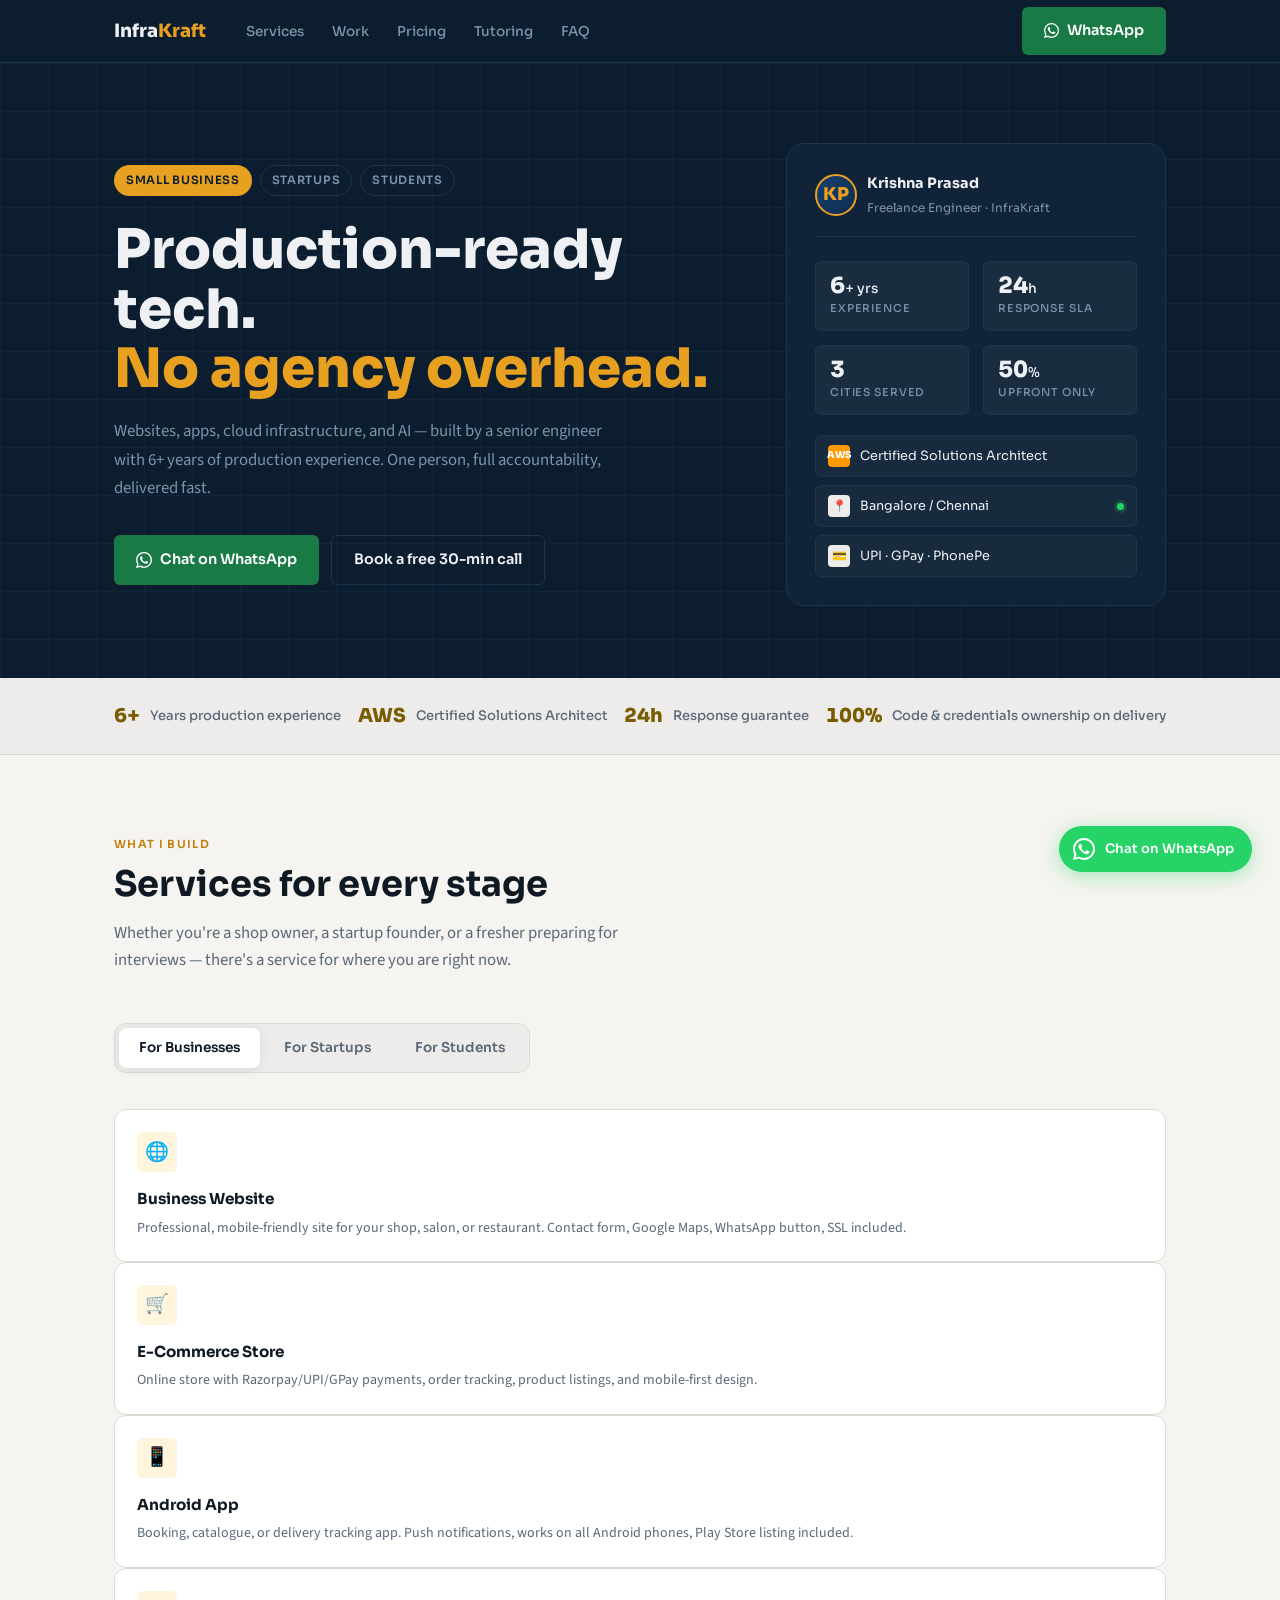
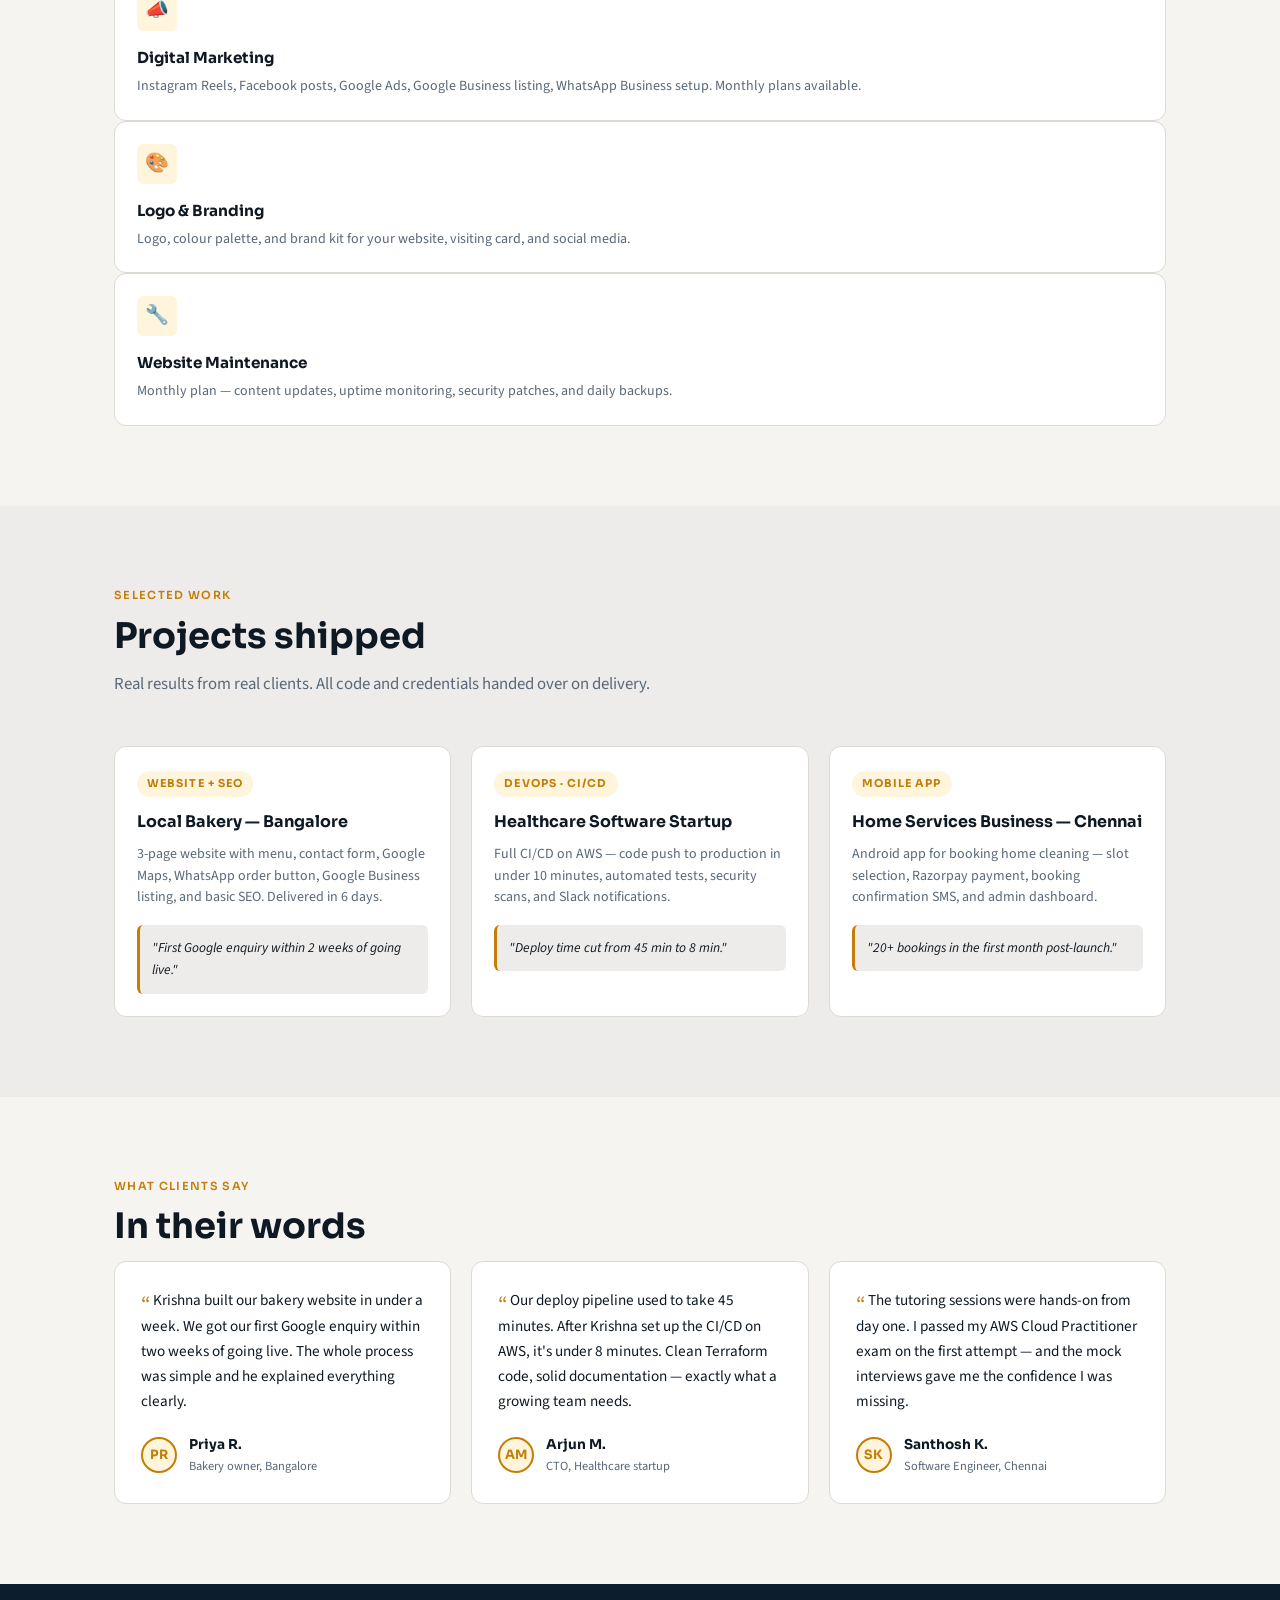
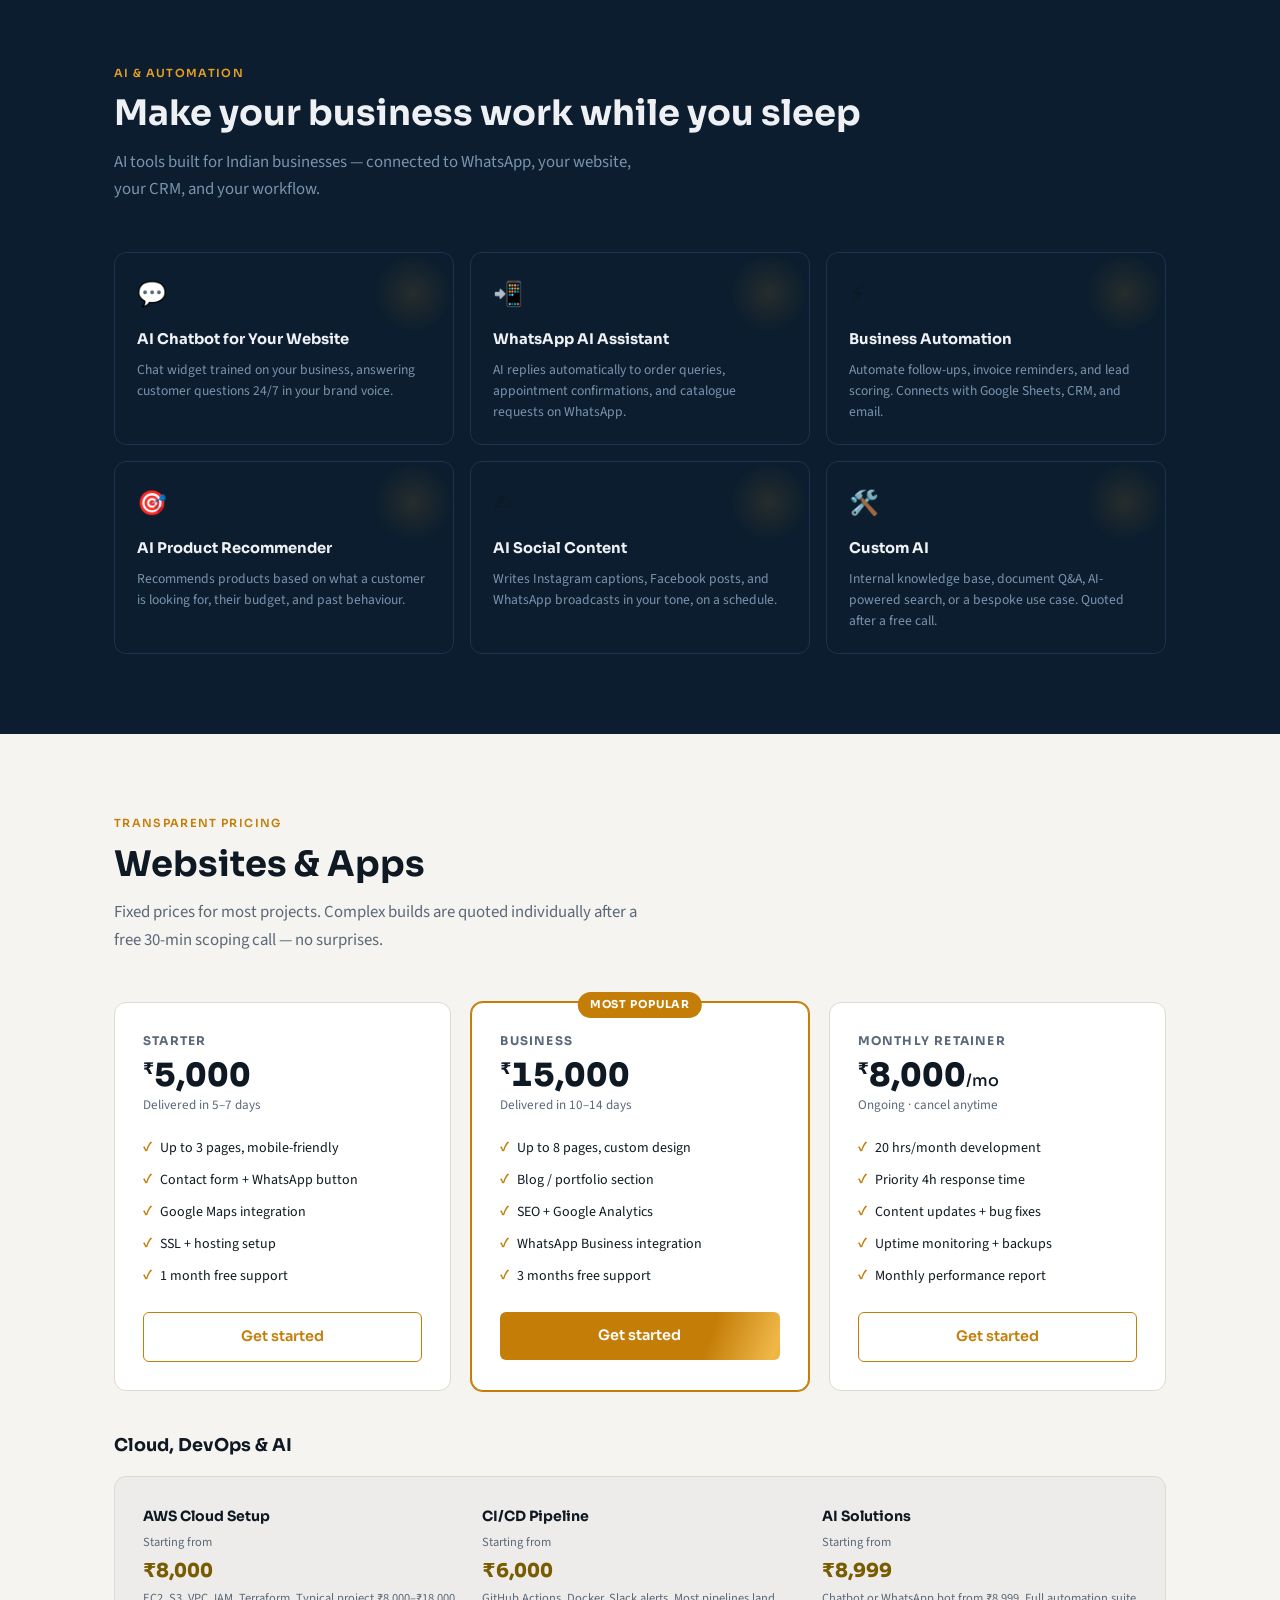
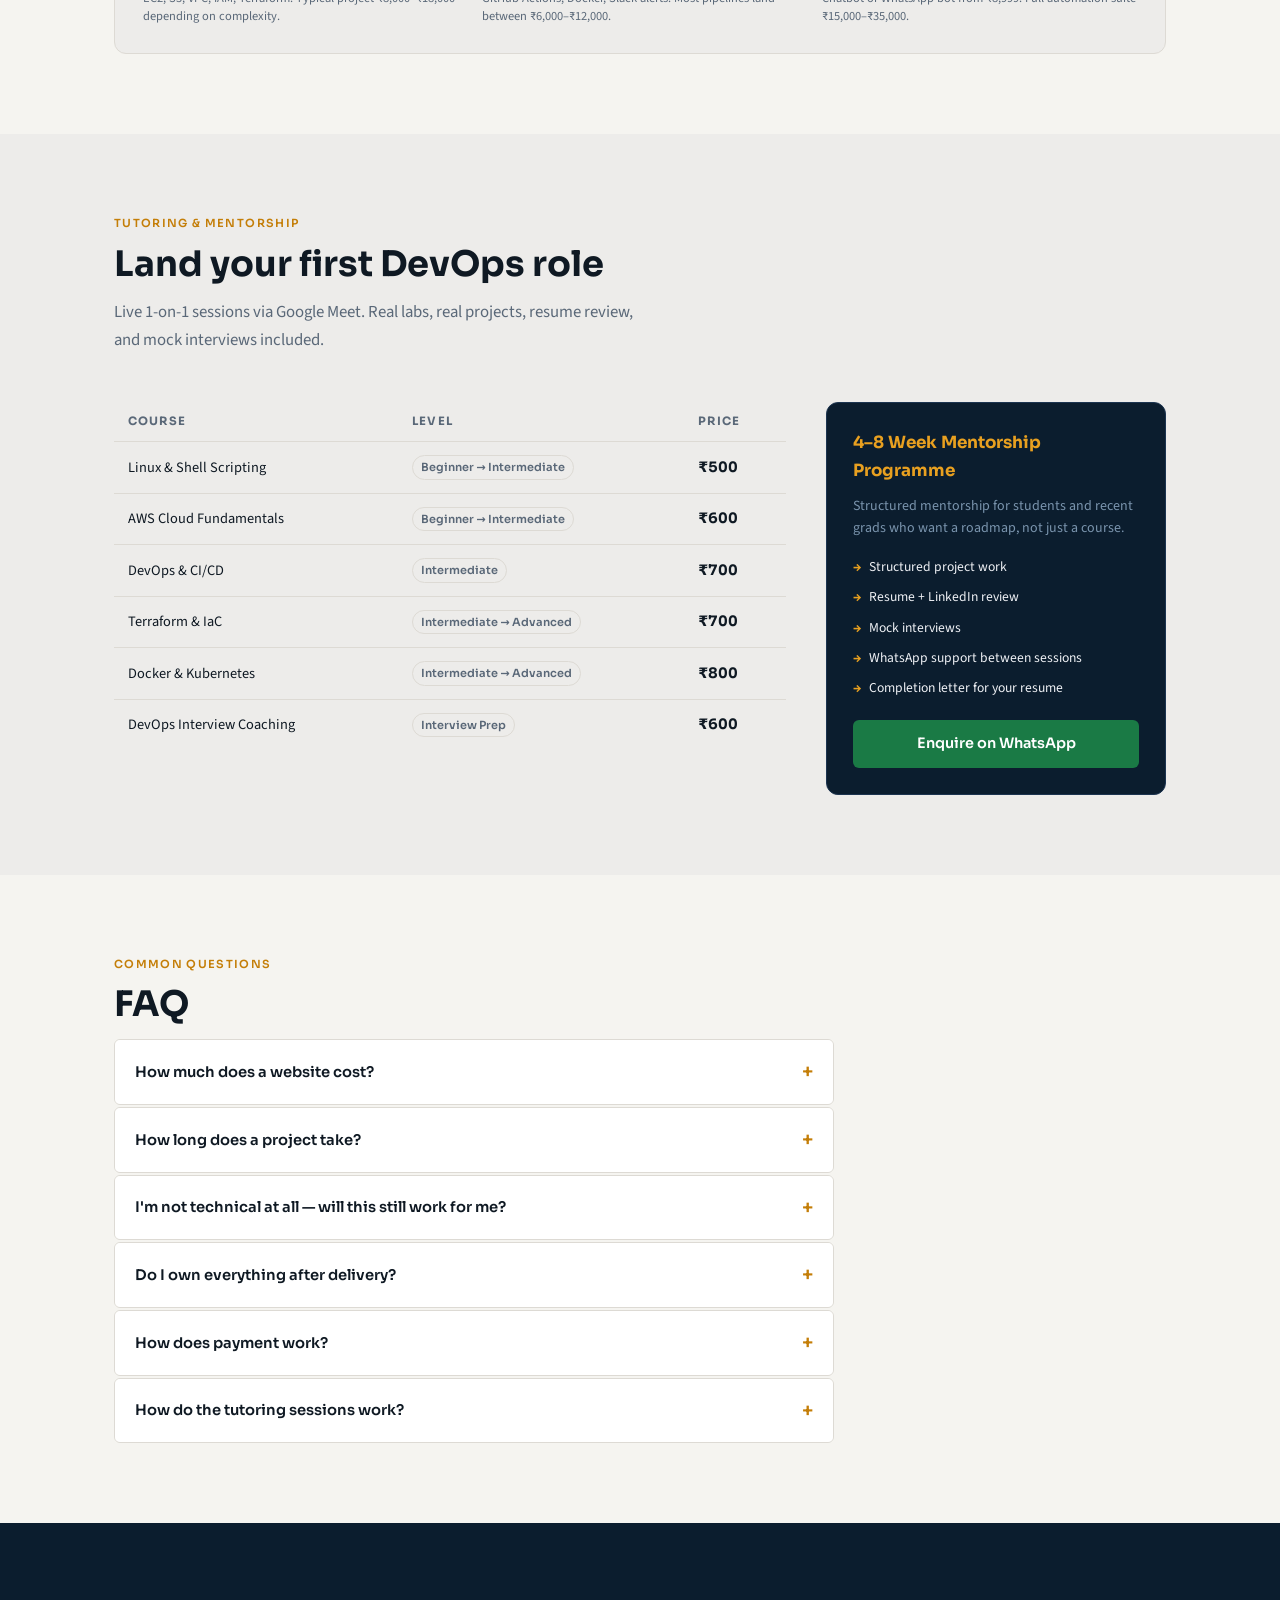
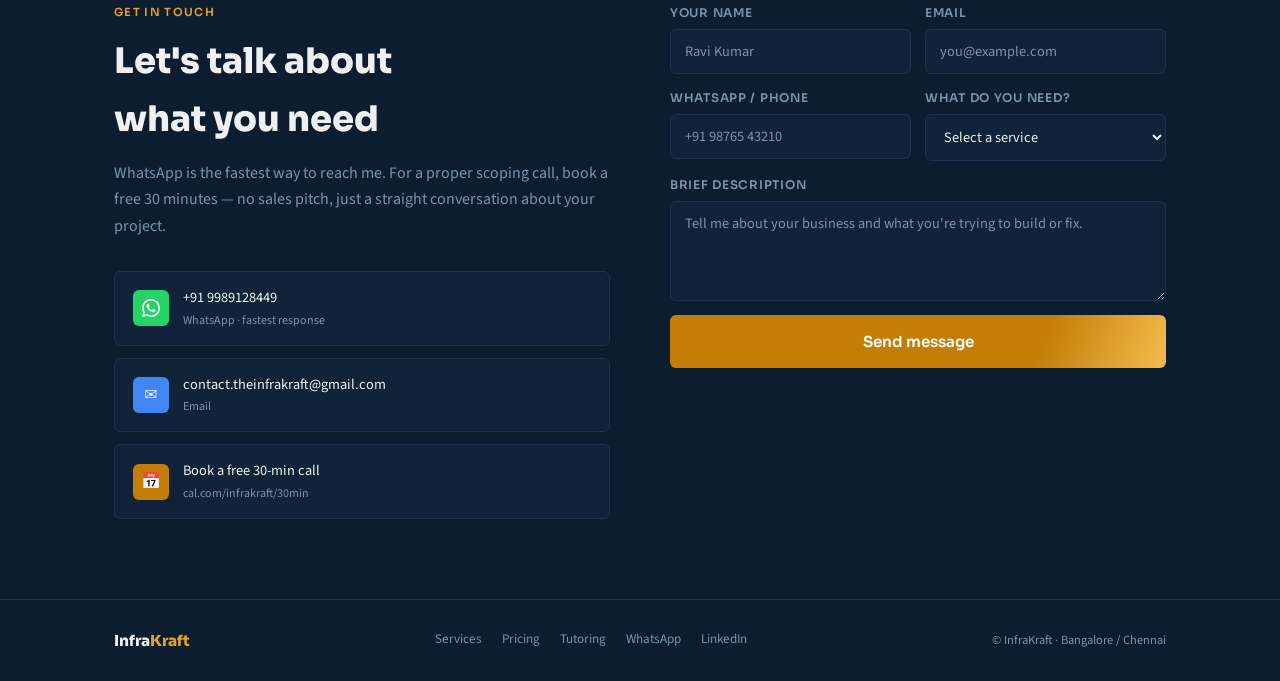
==== index.html @ 796fe1c9 "Update canonical URL and OG tags to theinfrakraft.vercel.app Vercel is now the primary deployment ta" ====
<!DOCTYPE html>
<html lang="en">
<head>
<!-- ── SEO & Meta ── -->
<meta charset="utf-8">
<meta name="viewport" content="width=device-width, initial-scale=1">
<title>InfraKraft — Freelance Web, Cloud & AI Services | Bangalore & Chennai</title>
<meta name="description" content="AWS-certified freelancer offering business websites, cloud & DevOps setup, AI solutions, and Android apps. Serving SMBs and startups across India. Free 30-min discovery call.">
<meta name="keywords" content="freelance web developer Bangalore, AWS DevOps freelancer India, business website Chennai, CI/CD pipeline freelancer, AI chatbot India, Android app developer">
<meta name="author" content="Krishna Prasad — InfraKraft">
<link rel="canonical" href="https://theinfrakraft.vercel.app/">

<!-- Open Graph -->
<meta property="og:type" content="website">
<meta property="og:url" content="https://theinfrakraft.vercel.app/">
<meta property="og:title" content="InfraKraft — Web, Cloud & AI for Indian Businesses">
<meta property="og:description" content="AWS-certified freelancer. Business websites from ₹5,000. Cloud & DevOps, AI solutions, Android apps. Free 30-min call.">
<meta property="og:image" content="https://theinfrakraft.vercel.app/og-image.png">

<!-- Twitter Card -->
<meta name="twitter:card" content="summary_large_image">
<meta name="twitter:title" content="InfraKraft — Web, Cloud & AI for Indian Businesses">
<meta name="twitter:description" content="AWS-certified freelancer. Business websites from ₹5,000. Cloud & DevOps, AI solutions, Android apps.">

<!-- Favicon (emoji fallback until a real .ico is added) -->
<link rel="icon" href="data:image/svg+xml,<svg xmlns='http://www.w3.org/2000/svg' viewBox='0 0 100 100'><rect width='100' height='100' rx='18' fill='%230B1D2E'/><text y='72' x='50' text-anchor='middle' font-size='62' font-family='system-ui'>⚡</text></svg>">

<!-- Google Analytics -->
<script async src="https://www.googletagmanager.com/gtag/js?id=G-10CL2MDDPK"></script>
<script>
  window.dataLayer = window.dataLayer || [];
  function gtag(){dataLayer.push(arguments);}
  gtag('js', new Date());
  gtag('config', 'G-10CL2MDDPK');
</script>

<!-- LocalBusiness structured data -->
<script type="application/ld+json">
{
  "@context": "https://schema.org",
  "@type": "LocalBusiness",
  "name": "InfraKraft",
  "description": "Freelance web, cloud, DevOps, AI, and mobile app services for Indian businesses and startups.",
  "url": "https://theinfrakraft.vercel.app/",
  "telephone": "+919989128449",
  "email": "contact.theinfrakraft@gmail.com",
  "address": {
    "@type": "PostalAddress",
    "addressLocality": "Bangalore",
    "addressRegion": "Karnataka",
    "addressCountry": "IN"
  },
  "areaServed": "IN",
  "priceRange": "₹₹",
  "sameAs": [
    "https://www.linkedin.com/in/krishna-prasad-15b555375"
  ]
}
</script>

<link rel="preconnect" href="https://fonts.googleapis.com">
<link rel="preconnect" href="https://fonts.gstatic.com" crossorigin>
<link rel="preload" as="style" href="https://fonts.googleapis.com/css2?family=Sora:wght@400;500;600;700;800&family=Source+Sans+3:wght@400;500;600&display=swap" onload="this.onload=null;this.rel='stylesheet'">
<noscript><link rel="stylesheet" href="https://fonts.googleapis.com/css2?family=Sora:wght@400;500;600;700;800&family=Source+Sans+3:wght@400;500;600&display=swap"></noscript>

<style>
/* ── Tokens ── */
:root {
  --bg:            #F5F4F0;
  --bg-hero:       #0B1D2E;
  --surface:       #FFFFFF;
  --surface-2:     #EDECEA;
  --surface-hero:  #112338;
  --text:          #0F1923;
  --text-muted:    #5A6878;
  --text-hero:     #EEF0F4;
  --text-hero-muted: #7A94AD;
  --accent:        #C47E08;
  --accent-bright: #E8A020;
  --accent-bg:     #FFF4DC;
  --border:        #DDDAD4;
  --border-hero:   #1C3450;
  --green:         #25D366;
  --green-dark:    #1DAD56;
  --radius-sm:     6px;
  --radius:        12px;
  --radius-lg:     18px;
  --shadow:        0 2px 12px rgba(11,29,46,0.08);
  --shadow-md:     0 6px 28px rgba(11,29,46,0.12);
  --font-head:     'Sora', system-ui, sans-serif;
  --font-body:     'Source Sans 3', system-ui, sans-serif;
  --max-w:         1100px;
}

@media (prefers-color-scheme: dark) {
  :root:not([data-theme="light"]) {
    --bg:            #0A1520;
    --bg-hero:       #060E16;
    --surface:       #0F2033;
    --surface-2:     #162840;
    --surface-hero:  #0D1A2A;
    --text:          #E8EBF0;
    --text-muted:    #7A91A8;
    --text-hero:     #EEF0F4;
    --text-hero-muted: #7A94AD;
    --accent:        #E8A020;
    --accent-bright: #F0B030;
    --accent-bg:     #251A04;
    --border:        #1A2E42;
    --border-hero:   #1C3450;
  }
}

:root[data-theme="dark"] {
  --bg:            #0A1520;
  --bg-hero:       #060E16;
  --surface:       #0F2033;
  --surface-2:     #162840;
  --surface-hero:  #0D1A2A;
  --text:          #E8EBF0;
  --text-muted:    #7A91A8;
  --text-hero:     #EEF0F4;
  --text-hero-muted: #7A94AD;
  --accent:        #E8A020;
  --accent-bright: #F0B030;
  --accent-bg:     #251A04;
  --border:        #1A2E42;
  --border-hero:   #1C3450;
}

/* ── Reset ── */
*, *::before, *::after { box-sizing: border-box; margin: 0; padding: 0; }
html { scroll-behavior: smooth; -webkit-font-smoothing: antialiased; }
body {
  font-family: var(--font-body);
  font-size: 1rem;
  line-height: 1.65;
  color: var(--text);
  background: var(--bg);
}
a { color: inherit; text-decoration: none; }
img { max-width: 100%; display: block; }
button { cursor: pointer; font: inherit; border: none; background: none; }
ul { list-style: none; }

/* ── Utility ── */
.container { max-width: var(--max-w); margin: 0 auto; padding: 0 24px; }
.section { padding: 80px 0; }
.section-label {
  font-family: var(--font-head);
  font-size: 0.7rem;
  font-weight: 600;
  letter-spacing: 0.12em;
  text-transform: uppercase;
  color: var(--accent);
  margin-bottom: 10px;
}
.section-title {
  font-family: var(--font-head);
  font-size: clamp(1.6rem, 3vw, 2.2rem);
  font-weight: 700;
  color: var(--text);
  text-wrap: balance;
  line-height: 1.2;
  margin-bottom: 14px;
}
.section-sub {
  font-size: 1.05rem;
  color: var(--text-muted);
  max-width: 540px;
  margin-bottom: 48px;
}

/* ── Buttons ── */
.btn {
  display: inline-flex;
  align-items: center;
  gap: 8px;
  padding: 12px 22px;
  border-radius: var(--radius-sm);
  font-family: var(--font-head);
  font-size: 0.9rem;
  font-weight: 600;
  transition: opacity 0.15s, transform 0.15s;
}
.btn:hover { opacity: 0.88; transform: translateY(-1px); }
.btn-accent { background: var(--accent); color: #fff; }
.btn-whatsapp { background: #1a7a45; color: #fff; }
.btn-whatsapp:hover { background: #15633a; opacity: 1; }
.btn-ghost {
  background: transparent;
  color: var(--text-hero);
  border: 1.5px solid var(--border-hero);
}
.btn-ghost:hover { background: var(--surface-hero); opacity: 1; }
.btn-outline {
  background: transparent;
  color: var(--accent);
  border: 1.5px solid var(--accent);
}

/* ── Nav ── */
.nav {
  position: sticky;
  top: 0;
  z-index: 100;
  background: var(--bg-hero);
  border-bottom: 1px solid var(--border-hero);
}
.nav-inner {
  max-width: var(--max-w);
  margin: 0 auto;
  padding: 0 24px;
  height: 62px;
  display: flex;
  align-items: center;
  gap: 40px;
}
.nav-logo {
  font-family: var(--font-head);
  font-size: 1.15rem;
  font-weight: 800;
  color: var(--text-hero);
  flex-shrink: 0;
}
.nav-logo span { color: var(--accent-bright); }
.nav-links {
  display: flex;
  gap: 28px;
  flex: 1;
}
.nav-links a {
  font-family: var(--font-head);
  font-size: 0.85rem;
  font-weight: 500;
  color: var(--text-hero-muted);
  transition: color 0.15s;
}
.nav-links a:hover { color: var(--text-hero); }
.nav-cta { margin-left: auto; }

/* ── Hero ── */
.hero {
  background: var(--bg-hero);
  padding: 80px 0 72px;
  position: relative;
  overflow: hidden;
}
.hero::before {
  content: '';
  position: absolute;
  inset: 0;
  background-image:
    linear-gradient(var(--border-hero) 1px, transparent 1px),
    linear-gradient(90deg, var(--border-hero) 1px, transparent 1px);
  background-size: 48px 48px;
  opacity: 0.35;
  pointer-events: none;
}
.hero-inner {
  max-width: var(--max-w);
  margin: 0 auto;
  padding: 0 24px;
  display: grid;
  grid-template-columns: 1fr 380px;
  gap: 56px;
  align-items: center;
  position: relative;
}
.hero-badges {
  display: flex;
  flex-wrap: wrap;
  gap: 8px;
  margin-bottom: 24px;
}
.hero-badge {
  font-family: var(--font-head);
  font-size: 0.72rem;
  font-weight: 600;
  letter-spacing: 0.06em;
  text-transform: uppercase;
  padding: 5px 11px;
  border-radius: 100px;
  border: 1px solid var(--border-hero);
  color: var(--text-hero-muted);
}
.hero-badge.active {
  background: var(--accent-bright);
  color: #0B1D2E;
  border-color: transparent;
}
.hero-headline {
  font-family: var(--font-head);
  font-size: clamp(2.2rem, 5vw, 3.4rem);
  font-weight: 800;
  color: var(--text-hero);
  line-height: 1.1;
  text-wrap: balance;
  margin-bottom: 18px;
}
.hero-headline em {
  font-style: normal;
  color: var(--accent-bright);
}
.hero-sub {
  font-size: 1.05rem;
  color: var(--text-hero-muted);
  max-width: 500px;
  line-height: 1.7;
  margin-bottom: 32px;
}
.hero-actions { display: flex; gap: 12px; flex-wrap: wrap; }

/* Hero credentials card */
.cred-card {
  background: var(--surface-hero);
  border: 1px solid var(--border-hero);
  border-radius: var(--radius-lg);
  padding: 28px;
  font-family: var(--font-head);
}
.cred-card-header {
  display: flex;
  align-items: center;
  gap: 10px;
  margin-bottom: 24px;
  padding-bottom: 18px;
  border-bottom: 1px solid var(--border-hero);
}
.cred-avatar {
  width: 42px; height: 42px;
  border-radius: 50%;
  background: linear-gradient(135deg, #1A4070, #0B2D50);
  border: 2px solid var(--accent-bright);
  display: flex;
  align-items: center;
  justify-content: center;
  font-size: 1.1rem;
  font-weight: 800;
  color: var(--accent-bright);
  flex-shrink: 0;
}
.cred-name {
  font-size: 0.9rem;
  font-weight: 700;
  color: var(--text-hero);
}
.cred-title {
  font-size: 0.75rem;
  color: var(--text-hero-muted);
  margin-top: 2px;
}
.cred-stats {
  display: grid;
  grid-template-columns: 1fr 1fr;
  gap: 14px;
  margin-bottom: 20px;
}
.cred-stat {
  background: rgba(255,255,255,0.04);
  border: 1px solid var(--border-hero);
  border-radius: var(--radius-sm);
  padding: 12px 14px;
}
.cred-stat-val {
  font-size: 1.4rem;
  font-weight: 800;
  color: var(--text-hero);
  line-height: 1;
  font-variant-numeric: tabular-nums;
}
.cred-stat-val span { font-size: 0.85rem; font-weight: 500; }
.cred-stat-lbl {
  font-size: 0.68rem;
  font-weight: 500;
  letter-spacing: 0.08em;
  text-transform: uppercase;
  color: var(--text-hero-muted);
  margin-top: 4px;
}
.cred-badges {
  display: flex;
  flex-direction: column;
  gap: 8px;
}
.cred-badge-row {
  display: flex;
  align-items: center;
  gap: 10px;
  padding: 9px 12px;
  border-radius: var(--radius-sm);
  background: rgba(255,255,255,0.03);
  border: 1px solid var(--border-hero);
  font-size: 0.8rem;
  color: var(--text-hero);
}
.cred-badge-icon {
  width: 22px; height: 22px;
  border-radius: 4px;
  display: flex;
  align-items: center;
  justify-content: center;
  font-size: 0.75rem;
  flex-shrink: 0;
}
.cred-badge-icon.aws { background: #FF9900; color: #fff; font-weight: 800; font-size: 0.6rem; }
.cred-badge-icon.loc { background: var(--surface-2); color: var(--text-muted); }
.status-dot {
  width: 7px; height: 7px;
  border-radius: 50%;
  background: var(--green);
  margin-left: auto;
  flex-shrink: 0;
  box-shadow: 0 0 0 3px rgba(37,211,102,0.2);
}

/* ── Trust bar ── */
.trust-bar {
  background: var(--surface-2);
  border-bottom: 1px solid var(--border);
  padding: 22px 0;
}
.trust-inner {
  max-width: var(--max-w);
  margin: 0 auto;
  padding: 0 24px;
  display: flex;
  justify-content: space-around;
  flex-wrap: wrap;
  gap: 16px;
}
.trust-item {
  display: flex;
  align-items: center;
  gap: 10px;
  font-family: var(--font-head);
}
.trust-val {
  font-size: 1.2rem;
  font-weight: 800;
  color: #7a5c00;
  font-variant-numeric: tabular-nums;
}
.trust-lbl {
  font-size: 0.82rem;
  color: var(--text-muted);
  font-weight: 500;
}

/* ── Services tabs ── */
.tabs {
  display: flex;
  gap: 4px;
  background: var(--surface-2);
  border: 1px solid var(--border);
  border-radius: var(--radius);
  padding: 4px;
  width: fit-content;
  margin-bottom: 36px;
}
.tab-btn {
  padding: 9px 20px;
  border-radius: calc(var(--radius) - 4px);
  font-family: var(--font-head);
  font-size: 0.85rem;
  font-weight: 600;
  color: var(--text-muted);
  transition: all 0.18s;
}
.tab-btn.active {
  background: var(--surface);
  color: var(--text);
  box-shadow: var(--shadow);
}
.tab-panel { display: none; }
.tab-panel.active { display: grid; }

.services-grid {
  grid-template-columns: repeat(auto-fill, minmax(240px, 1fr));
  gap: 16px;
}
.service-card {
  background: var(--surface);
  border: 1px solid var(--border);
  border-radius: var(--radius);
  padding: 22px;
  transition: box-shadow 0.18s, border-color 0.18s;
}
.service-card:hover {
  box-shadow: var(--shadow-md);
  border-color: var(--accent);
}
.service-icon {
  width: 40px; height: 40px;
  background: var(--accent-bg);
  border-radius: var(--radius-sm);
  display: flex;
  align-items: center;
  justify-content: center;
  font-size: 1.2rem;
  margin-bottom: 14px;
}
.service-name {
  font-family: var(--font-head);
  font-size: 0.95rem;
  font-weight: 700;
  color: var(--text);
  margin-bottom: 6px;
}
.service-desc {
  font-size: 0.875rem;
  color: var(--text-muted);
  line-height: 1.55;
}

/* ── Portfolio ── */
.portfolio-grid {
  display: grid;
  grid-template-columns: repeat(3, 1fr);
  gap: 20px;
}
.portfolio-card {
  background: var(--surface);
  border: 1px solid var(--border);
  border-radius: var(--radius);
  overflow: hidden;
}
.portfolio-tag {
  display: inline-block;
  font-family: var(--font-head);
  font-size: 0.68rem;
  font-weight: 700;
  letter-spacing: 0.1em;
  text-transform: uppercase;
  padding: 4px 10px;
  border-radius: 100px;
  background: var(--accent-bg);
  color: var(--accent);
  margin-bottom: 12px;
}
.portfolio-body { padding: 22px; }
.portfolio-title {
  font-family: var(--font-head);
  font-size: 1rem;
  font-weight: 700;
  color: var(--text);
  margin-bottom: 8px;
}
.portfolio-desc {
  font-size: 0.875rem;
  color: var(--text-muted);
  line-height: 1.55;
  margin-bottom: 16px;
}
.portfolio-result {
  display: flex;
  align-items: flex-start;
  gap: 8px;
  padding: 12px;
  background: var(--surface-2);
  border-radius: var(--radius-sm);
  border-left: 3px solid var(--accent);
  font-size: 0.85rem;
  color: var(--text);
  font-style: italic;
}

/* ── Testimonials ── */
.testimonials-grid {
  display: grid;
  grid-template-columns: repeat(3, 1fr);
  gap: 20px;
}
.testi-card {
  background: var(--surface);
  border: 1px solid var(--border);
  border-radius: var(--radius);
  padding: 26px;
  display: flex;
  flex-direction: column;
}
.testi-quote {
  font-size: 0.95rem;
  color: var(--text);
  line-height: 1.65;
  flex: 1;
  margin-bottom: 20px;
}
.testi-quote::before { content: '\201C'; color: var(--accent); font-size: 1.4rem; line-height: 0; vertical-align: -0.3em; margin-right: 2px; }
.testi-author {
  display: flex;
  align-items: center;
  gap: 12px;
}
.testi-avatar {
  width: 36px; height: 36px;
  border-radius: 50%;
  background: var(--accent-bg);
  border: 2px solid var(--accent);
  display: flex;
  align-items: center;
  justify-content: center;
  font-family: var(--font-head);
  font-size: 0.8rem;
  font-weight: 700;
  color: var(--accent);
  flex-shrink: 0;
}
.testi-name {
  font-family: var(--font-head);
  font-size: 0.85rem;
  font-weight: 700;
  color: var(--text);
}
.testi-role {
  font-size: 0.78rem;
  color: var(--text-muted);
}

/* ── AI section ── */
.ai-grid {
  display: grid;
  grid-template-columns: repeat(3, 1fr);
  gap: 16px;
}
.ai-card {
  background: var(--bg-hero);
  border: 1px solid var(--border-hero);
  border-radius: var(--radius);
  padding: 22px;
  position: relative;
  overflow: hidden;
}
.ai-card::after {
  content: '';
  position: absolute;
  top: 0; right: 0;
  width: 80px; height: 80px;
  background: radial-gradient(circle, rgba(232,160,32,0.12), transparent 70%);
  pointer-events: none;
}
.ai-card-name {
  font-family: var(--font-head);
  font-size: 0.92rem;
  font-weight: 700;
  color: var(--text-hero);
  margin-bottom: 8px;
}
.ai-card-desc {
  font-size: 0.85rem;
  color: var(--text-hero-muted);
  line-height: 1.55;
}
.ai-icon {
  font-size: 1.5rem;
  margin-bottom: 12px;
  display: block;
}

/* ── Pricing ── */
.pricing-grid {
  display: grid;
  grid-template-columns: repeat(3, 1fr);
  gap: 20px;
  margin-bottom: 40px;
}
.price-card {
  background: var(--surface);
  border: 1px solid var(--border);
  border-radius: var(--radius);
  padding: 28px;
  position: relative;
}
.price-card.featured {
  border-color: var(--accent);
  box-shadow: 0 0 0 1px var(--accent);
}
.price-badge {
  position: absolute;
  top: -11px;
  left: 50%;
  transform: translateX(-50%);
  background: var(--accent);
  color: #fff;
  font-family: var(--font-head);
  font-size: 0.68rem;
  font-weight: 700;
  letter-spacing: 0.08em;
  text-transform: uppercase;
  padding: 4px 12px;
  border-radius: 100px;
  white-space: nowrap;
}
.price-tier {
  font-family: var(--font-head);
  font-size: 0.75rem;
  font-weight: 700;
  letter-spacing: 0.1em;
  text-transform: uppercase;
  color: var(--text-muted);
  margin-bottom: 8px;
}
.price-amount {
  font-family: var(--font-head);
  font-size: 2rem;
  font-weight: 800;
  color: var(--text);
  font-variant-numeric: tabular-nums;
  line-height: 1;
  margin-bottom: 4px;
}
.price-amount sup { font-size: 1rem; vertical-align: super; }
.price-timeline {
  font-size: 0.82rem;
  color: var(--text-muted);
  margin-bottom: 20px;
}
.price-features {
  display: flex;
  flex-direction: column;
  gap: 9px;
  margin-bottom: 24px;
}
.price-feature {
  display: flex;
  align-items: flex-start;
  gap: 8px;
  font-size: 0.875rem;
  color: var(--text);
}
.price-feature::before {
  content: '✓';
  color: var(--accent);
  font-weight: 700;
  flex-shrink: 0;
  line-height: 1.55;
}
.price-cta { width: 100%; justify-content: center; }

.cloud-pricing {
  background: var(--surface-2);
  border: 1px solid var(--border);
  border-radius: var(--radius);
  padding: 28px;
  display: grid;
  grid-template-columns: repeat(3, 1fr);
  gap: 24px;
}
.cloud-item {}
.cloud-service {
  font-family: var(--font-head);
  font-size: 0.88rem;
  font-weight: 700;
  color: var(--text);
  margin-bottom: 4px;
}
.cloud-from {
  font-size: 0.78rem;
  color: var(--text-muted);
  margin-bottom: 2px;
}
.cloud-price {
  font-family: var(--font-head);
  font-size: 1.2rem;
  font-weight: 800;
  color: #7a5c00;
  font-variant-numeric: tabular-nums;
}
.cloud-scope {
  font-size: 0.78rem;
  color: var(--text-muted);
  margin-top: 4px;
  line-height: 1.4;
}

/* ── Tutoring ── */
.tutoring-layout {
  display: grid;
  grid-template-columns: 1fr 340px;
  gap: 40px;
  align-items: start;
}
.course-table { width: 100%; border-collapse: collapse; }
.course-table th {
  text-align: left;
  font-family: var(--font-head);
  font-size: 0.72rem;
  font-weight: 700;
  letter-spacing: 0.1em;
  text-transform: uppercase;
  color: var(--text-muted);
  padding: 10px 14px;
  border-bottom: 1px solid var(--border);
}
.course-table td {
  padding: 13px 14px;
  font-size: 0.9rem;
  color: var(--text);
  border-bottom: 1px solid var(--border);
}
.course-table tr:last-child td { border-bottom: none; }
.course-table tr:hover td { background: var(--surface-2); }
.course-level {
  display: inline-block;
  font-family: var(--font-head);
  font-size: 0.7rem;
  font-weight: 600;
  padding: 2px 8px;
  border-radius: 100px;
  background: var(--surface-2);
  color: var(--text-muted);
  border: 1px solid var(--border);
}
.course-price {
  font-family: var(--font-head);
  font-weight: 700;
  color: var(--accent);
  font-variant-numeric: tabular-nums;
}
.mentorship-card {
  background: var(--bg-hero);
  border: 1px solid var(--border-hero);
  border-radius: var(--radius);
  padding: 26px;
  color: var(--text-hero);
}
.mentorship-card h3 {
  font-family: var(--font-head);
  font-size: 1.05rem;
  font-weight: 700;
  margin-bottom: 10px;
  color: var(--accent-bright);
}
.mentorship-card p {
  font-size: 0.875rem;
  color: var(--text-hero-muted);
  line-height: 1.6;
  margin-bottom: 16px;
}
.mentorship-perks {
  display: flex;
  flex-direction: column;
  gap: 8px;
  margin-bottom: 20px;
}
.mentorship-perk {
  display: flex;
  align-items: center;
  gap: 8px;
  font-size: 0.85rem;
  color: var(--text-hero);
}
.mentorship-perk::before { content: '→'; color: var(--accent-bright); font-weight: 700; }

/* ── FAQ ── */
.faq-list { display: flex; flex-direction: column; gap: 2px; max-width: 720px; }
.faq-item {
  border: 1px solid var(--border);
  border-radius: var(--radius-sm);
  overflow: hidden;
}
.faq-item summary {
  list-style: none;
  padding: 16px 20px;
  font-family: var(--font-head);
  font-size: 0.92rem;
  font-weight: 600;
  color: var(--text);
  cursor: pointer;
  display: flex;
  justify-content: space-between;
  align-items: center;
  gap: 12px;
  background: var(--surface);
  transition: background 0.15s;
}
.faq-item summary:hover { background: var(--surface-2); }
.faq-item summary::after { content: '+'; color: var(--accent); font-size: 1.2rem; flex-shrink: 0; }
.faq-item[open] summary::after { content: '−'; }
.faq-item[open] summary { background: var(--surface-2); }
.faq-body {
  padding: 14px 20px 18px;
  font-size: 0.9rem;
  color: var(--text-muted);
  line-height: 1.65;
  background: var(--surface);
  border-top: 1px solid var(--border);
}

/* ── Contact ── */
.contact-section { background: var(--bg-hero); }
.contact-inner {
  max-width: var(--max-w);
  margin: 0 auto;
  padding: 80px 24px;
  display: grid;
  grid-template-columns: 1fr 1fr;
  gap: 60px;
  align-items: start;
}
.contact-heading {
  font-family: var(--font-head);
  font-size: clamp(1.6rem, 3vw, 2.2rem);
  font-weight: 800;
  color: var(--text-hero);
  text-wrap: balance;
  margin-bottom: 12px;
}
.contact-sub {
  font-size: 1rem;
  color: var(--text-hero-muted);
  margin-bottom: 32px;
  line-height: 1.65;
}
.contact-channels { display: flex; flex-direction: column; gap: 12px; }
.contact-channel {
  display: flex;
  align-items: center;
  gap: 14px;
  padding: 14px 18px;
  background: var(--surface-hero);
  border: 1px solid var(--border-hero);
  border-radius: var(--radius-sm);
  font-size: 0.9rem;
  color: var(--text-hero);
  transition: border-color 0.15s;
}
.contact-channel:hover { border-color: var(--accent-bright); }
.contact-channel-icon {
  width: 36px; height: 36px;
  border-radius: var(--radius-sm);
  display: flex;
  align-items: center;
  justify-content: center;
  font-size: 1rem;
  flex-shrink: 0;
}
.contact-channel-icon.wa { background: var(--green); }
.contact-channel-icon.mail { background: #4285F4; }
.contact-channel-icon.cal { background: var(--accent); }
.contact-channel-label { font-size: 0.75rem; color: var(--text-hero-muted); margin-top: 1px; }

.contact-form {
  display: flex;
  flex-direction: column;
  gap: 14px;
}
.form-row { display: grid; grid-template-columns: 1fr 1fr; gap: 14px; }
.form-field { display: flex; flex-direction: column; gap: 6px; }
.form-field label {
  font-family: var(--font-head);
  font-size: 0.75rem;
  font-weight: 600;
  letter-spacing: 0.06em;
  text-transform: uppercase;
  color: var(--text-hero-muted);
}
.form-field input,
.form-field select,
.form-field textarea {
  background: var(--surface-hero);
  border: 1px solid var(--border-hero);
  border-radius: var(--radius-sm);
  padding: 11px 14px;
  font-family: var(--font-body);
  font-size: 0.9rem;
  color: var(--text-hero);
  outline: none;
  transition: border-color 0.15s;
}
.form-field input::placeholder,
.form-field textarea::placeholder { color: var(--text-hero-muted); }
.form-field input:focus,
.form-field select:focus,
.form-field textarea:focus { border-color: var(--accent-bright); }
.form-field select option { background: #112338; }
.form-field textarea { resize: vertical; min-height: 100px; }
.form-submit { width: 100%; justify-content: center; padding: 14px; font-size: 0.95rem; }

/* ── Footer ── */
.footer {
  background: var(--bg-hero);
  border-top: 1px solid var(--border-hero);
  padding: 28px 0;
}
.footer-inner {
  max-width: var(--max-w);
  margin: 0 auto;
  padding: 0 24px;
  display: flex;
  align-items: center;
  justify-content: space-between;
  flex-wrap: wrap;
  gap: 12px;
}
.footer-logo {
  font-family: var(--font-head);
  font-size: 0.95rem;
  font-weight: 800;
  color: var(--text-hero);
}
.footer-logo span { color: var(--accent-bright); }
.footer-links {
  display: flex;
  gap: 20px;
}
.footer-links a {
  font-size: 0.82rem;
  color: var(--text-hero-muted);
  transition: color 0.15s;
}
.footer-links a:hover { color: var(--text-hero); }
.footer-copy {
  font-size: 0.78rem;
  color: var(--text-hero-muted);
}

/* ── Floating WhatsApp button ── */
.wa-float {
  position: fixed;
  bottom: 28px;
  right: 28px;
  z-index: 999;
  display: flex;
  align-items: center;
  gap: 10px;
  background: #25D366;
  color: #fff;
  font-family: var(--font-head);
  font-size: 0.82rem;
  font-weight: 600;
  padding: 12px 18px 12px 14px;
  border-radius: 50px;
  text-decoration: none;
  box-shadow: 0 4px 20px rgba(37,211,102,0.4);
  transition: transform 0.2s ease, box-shadow 0.2s ease;
}
.wa-float:hover {
  transform: translateY(-3px);
  box-shadow: 0 8px 28px rgba(37,211,102,0.5);
}
.wa-float svg { flex-shrink: 0; }
@media (max-width: 480px) {
  .wa-float span { display: none; }
  .wa-float { padding: 14px; border-radius: 50%; }
}

/* ── Responsive ── */
@media (max-width: 820px) {
  .hero-inner { grid-template-columns: 1fr; }
  .cred-card { display: none; }
  .portfolio-grid { grid-template-columns: 1fr; }
  .testimonials-grid { grid-template-columns: 1fr; }
  .ai-grid { grid-template-columns: 1fr 1fr; }
  .pricing-grid { grid-template-columns: 1fr; }
  .cloud-pricing { grid-template-columns: 1fr 1fr; }
  .tutoring-layout { grid-template-columns: 1fr; }
  .contact-inner { grid-template-columns: 1fr; gap: 40px; }
  .nav-links { display: none; }
  .form-row { grid-template-columns: 1fr; }
}

@media (max-width: 540px) {
  .ai-grid { grid-template-columns: 1fr; }
  .cloud-pricing { grid-template-columns: 1fr; }
  .section { padding: 56px 0; }
}

/* ── Motion ── */
@keyframes fadeUp {
  from { opacity: 0; transform: translateY(28px); }
  to   { opacity: 1; transform: translateY(0); }
}
@keyframes gridDrift {
  0%   { background-position: 0 0, 0 0; }
  100% { background-position: 48px 48px, 48px 48px; }
}
@keyframes floatCard {
  0%, 100% { transform: translateY(0px); }
  50%       { transform: translateY(-8px); }
}
@keyframes pulseGreen {
  0%, 100% { box-shadow: 0 0 0 3px rgba(37,211,102,0.25); }
  50%       { box-shadow: 0 0 0 8px rgba(37,211,102,0.06); }
}
@keyframes shimmer {
  0%   { background-position: -200% center; }
  100% { background-position: 200% center; }
}

/* Hero staggered entrance */
.hero-badges   { animation: fadeUp 0.55s cubic-bezier(0.22,1,0.36,1) 0.05s both; }
.hero-headline { animation: fadeUp 0.65s cubic-bezier(0.22,1,0.36,1) 0.20s both; }
.hero-sub      { animation: fadeUp 0.65s cubic-bezier(0.22,1,0.36,1) 0.35s both; }
.hero-actions  { animation: fadeUp 0.65s cubic-bezier(0.22,1,0.36,1) 0.50s both; }
.cred-card     { animation: fadeUp 0.75s cubic-bezier(0.22,1,0.36,1) 0.30s both,
                             floatCard 5s ease-in-out 1.5s infinite; }

/* Animated hero grid */
.hero::before { animation: gridDrift 20s linear infinite; }

/* Status dot pulse */
.status-dot { animation: pulseGreen 2.2s ease-in-out infinite; }

/* Accent button shimmer */
.btn-accent {
  background: linear-gradient(110deg, var(--accent) 38%, #f0b848 50%, var(--accent) 62%);
  background-size: 200% auto;
  animation: shimmer 4s linear 2s infinite;
}

/* Scroll reveal base */
.reveal {
  opacity: 0;
  transform: translateY(30px);
  transition: opacity 0.55s cubic-bezier(0.22,1,0.36,1),
              transform 0.55s cubic-bezier(0.22,1,0.36,1);
}
.reveal.visible { opacity: 1; transform: translateY(0); }

/* Stagger grid children */
.reveal-stagger > * {
  opacity: 0;
  transform: translateY(26px);
  transition: opacity 0.5s cubic-bezier(0.22,1,0.36,1),
              transform 0.5s cubic-bezier(0.22,1,0.36,1);
}
.reveal-stagger.visible > *:nth-child(1) { transition-delay: 0.00s; opacity:1; transform:none; }
.reveal-stagger.visible > *:nth-child(2) { transition-delay: 0.08s; opacity:1; transform:none; }
.reveal-stagger.visible > *:nth-child(3) { transition-delay: 0.16s; opacity:1; transform:none; }
.reveal-stagger.visible > *:nth-child(4) { transition-delay: 0.24s; opacity:1; transform:none; }
.reveal-stagger.visible > *:nth-child(5) { transition-delay: 0.32s; opacity:1; transform:none; }
.reveal-stagger.visible > *:nth-child(6) { transition-delay: 0.40s; opacity:1; transform:none; }

/* Service icon micro-scale */
.service-icon { transition: transform 0.22s ease; }
.service-card:hover .service-icon { transform: scale(1.15); }

/* AI card hover lift */
.ai-card { transition: transform 0.22s ease, border-color 0.22s ease, box-shadow 0.22s ease; }
.ai-card:hover { transform: translateY(-5px); border-color: rgba(232,160,32,0.45); box-shadow: 0 10px 36px rgba(232,160,32,0.12); }

/* Portfolio + testimonial hover */
.portfolio-card { transition: transform 0.22s ease, box-shadow 0.22s ease; }
.portfolio-card:hover { transform: translateY(-5px); box-shadow: var(--shadow-md); }
.testi-card { transition: transform 0.22s ease, box-shadow 0.22s ease; }
.testi-card:hover { transform: translateY(-4px); box-shadow: var(--shadow-md); }

@media (prefers-reduced-motion: reduce) {
  *, *::before, *::after { animation: none !important; transition: none !important; }
  .reveal, .reveal-stagger > * { opacity: 1 !important; transform: none !important; }
}
</style>
</head>
<body>

<!-- NAV -->
<nav class="nav">
  <div class="nav-inner">
    <a href="#" class="nav-logo">Infra<span>Kraft</span></a>
    <ul class="nav-links">
      <li><a href="#services">Services</a></li>
      <li><a href="#work">Work</a></li>
      <li><a href="#pricing">Pricing</a></li>
      <li><a href="#tutoring">Tutoring</a></li>
      <li><a href="#faq">FAQ</a></li>
    </ul>
    <a href="https://wa.me/919989128449" class="btn btn-whatsapp nav-cta" target="_blank" rel="noopener">
      <svg width="15" height="15" viewBox="0 0 24 24" fill="currentColor"><path d="M17.472 14.382c-.297-.149-1.758-.867-2.03-.967-.273-.099-.471-.148-.67.15-.197.297-.767.966-.94 1.164-.173.199-.347.223-.644.075-.297-.15-1.255-.463-2.39-1.475-.883-.788-1.48-1.761-1.653-2.059-.173-.297-.018-.458.13-.606.134-.133.298-.347.446-.52.149-.174.198-.298.298-.497.099-.198.05-.371-.025-.52-.075-.149-.669-1.612-.916-2.207-.242-.579-.487-.5-.669-.51-.173-.008-.371-.01-.57-.01-.198 0-.52.074-.792.372-.272.297-1.04 1.016-1.04 2.479 0 1.462 1.065 2.875 1.213 3.074.149.198 2.096 3.2 5.077 4.487.709.306 1.262.489 1.694.625.712.227 1.36.195 1.871.118.571-.085 1.758-.719 2.006-1.413.248-.694.248-1.289.173-1.413-.074-.124-.272-.198-.57-.347m-5.421 7.403h-.004a9.87 9.87 0 01-5.031-1.378l-.361-.214-3.741.982.998-3.648-.235-.374a9.86 9.86 0 01-1.51-5.26c.001-5.45 4.436-9.884 9.888-9.884 2.64 0 5.122 1.03 6.988 2.898a9.825 9.825 0 012.893 6.994c-.003 5.45-4.437 9.884-9.885 9.884m8.413-18.297A11.815 11.815 0 0012.05 0C5.495 0 .16 5.335.157 11.892c0 2.096.547 4.142 1.588 5.945L.057 24l6.305-1.654a11.882 11.882 0 005.683 1.448h.005c6.554 0 11.89-5.335 11.893-11.893a11.821 11.821 0 00-3.48-8.413z"/></svg>
      WhatsApp
    </a>
  </div>
</nav>

<main id="main-content">
<!-- HERO -->
<section class="hero">
  <div class="hero-inner">
    <div class="hero-copy">
      <div class="hero-badges">
        <span class="hero-badge active">Small Business</span>
        <span class="hero-badge">Startups</span>
        <span class="hero-badge">Students</span>
      </div>
      <h1 class="hero-headline">
        Production-ready tech.<br>
        <em>No agency overhead.</em>
      </h1>
      <p class="hero-sub">
        Websites, apps, cloud infrastructure, and AI — built by a senior engineer with 6+ years of production experience. One person, full accountability, delivered fast.
      </p>
      <div class="hero-actions">
        <a href="https://wa.me/919989128449" class="btn btn-whatsapp" target="_blank" rel="noopener">
          <svg width="16" height="16" viewBox="0 0 24 24" fill="currentColor"><path d="M17.472 14.382c-.297-.149-1.758-.867-2.03-.967-.273-.099-.471-.148-.67.15-.197.297-.767.966-.94 1.164-.173.199-.347.223-.644.075-.297-.15-1.255-.463-2.39-1.475-.883-.788-1.48-1.761-1.653-2.059-.173-.297-.018-.458.13-.606.134-.133.298-.347.446-.52.149-.174.198-.298.298-.497.099-.198.05-.371-.025-.52-.075-.149-.669-1.612-.916-2.207-.242-.579-.487-.5-.669-.51-.173-.008-.371-.01-.57-.01-.198 0-.52.074-.792.372-.272.297-1.04 1.016-1.04 2.479 0 1.462 1.065 2.875 1.213 3.074.149.198 2.096 3.2 5.077 4.487.709.306 1.262.489 1.694.625.712.227 1.36.195 1.871.118.571-.085 1.758-.719 2.006-1.413.248-.694.248-1.289.173-1.413-.074-.124-.272-.198-.57-.347m-5.421 7.403h-.004a9.87 9.87 0 01-5.031-1.378l-.361-.214-3.741.982.998-3.648-.235-.374a9.86 9.86 0 01-1.51-5.26c.001-5.45 4.436-9.884 9.888-9.884 2.64 0 5.122 1.03 6.988 2.898a9.825 9.825 0 012.893 6.994c-.003 5.45-4.437 9.884-9.885 9.884m8.413-18.297A11.815 11.815 0 0012.05 0C5.495 0 .16 5.335.157 11.892c0 2.096.547 4.142 1.588 5.945L.057 24l6.305-1.654a11.882 11.882 0 005.683 1.448h.005c6.554 0 11.89-5.335 11.893-11.893a11.821 11.821 0 00-3.48-8.413z"/></svg>
          Chat on WhatsApp
        </a>
        <a href="https://cal.com/infrakraft/30min" class="btn btn-ghost" target="_blank" rel="noopener">Book a free 30-min call</a>
      </div>
    </div>

    <div class="cred-card">
      <div class="cred-card-header">
        <div class="cred-avatar">KP</div>
        <div>
          <div class="cred-name">Krishna Prasad</div>
          <div class="cred-title">Freelance Engineer · InfraKraft</div>
        </div>
      </div>
      <div class="cred-stats">
        <div class="cred-stat">
          <div class="cred-stat-val">6<span>+ yrs</span></div>
          <div class="cred-stat-lbl">Experience</div>
        </div>
        <div class="cred-stat">
          <div class="cred-stat-val">24<span>h</span></div>
          <div class="cred-stat-lbl">Response SLA</div>
        </div>
        <div class="cred-stat">
          <div class="cred-stat-val">3</div>
          <div class="cred-stat-lbl">Cities served</div>
        </div>
        <div class="cred-stat">
          <div class="cred-stat-val">50<span>%</span></div>
          <div class="cred-stat-lbl">Upfront only</div>
        </div>
      </div>
      <div class="cred-badges">
        <div class="cred-badge-row">
          <div class="cred-badge-icon aws">AWS</div>
          <span>Certified Solutions Architect</span>
        </div>
        <div class="cred-badge-row">
          <div class="cred-badge-icon loc">📍</div>
          <span>Bangalore / Chennai</span>
          <div class="status-dot"></div>
        </div>
        <div class="cred-badge-row">
          <div class="cred-badge-icon loc">💳</div>
          <span>UPI · GPay · PhonePe</span>
        </div>
      </div>
    </div>
  </div>
</section>

<!-- TRUST BAR -->
<div class="trust-bar">
  <div class="trust-inner">
    <div class="trust-item">
      <div class="trust-val" data-count="6" data-suffix="+">6+</div>
      <div class="trust-lbl">Years production experience</div>
    </div>
    <div class="trust-item">
      <div class="trust-val">AWS</div>
      <div class="trust-lbl">Certified Solutions Architect</div>
    </div>
    <div class="trust-item">
      <div class="trust-val" data-count="24" data-suffix="h">24h</div>
      <div class="trust-lbl">Response guarantee</div>
    </div>
    <div class="trust-item">
      <div class="trust-val" data-count="100" data-suffix="%">100%</div>
      <div class="trust-lbl">Code & credentials ownership on delivery</div>
    </div>
  </div>
</div>

<!-- SERVICES -->
<section class="section" id="services">
  <div class="container">
    <div class="section-label">What I build</div>
    <h2 class="section-title">Services for every stage</h2>
    <p class="section-sub">Whether you're a shop owner, a startup founder, or a fresher preparing for interviews — there's a service for where you are right now.</p>

    <div class="tabs" role="tablist">
      <button class="tab-btn active" role="tab" onclick="switchTab(this,'businesses')">For Businesses</button>
      <button class="tab-btn" role="tab" onclick="switchTab(this,'startups')">For Startups</button>
      <button class="tab-btn" role="tab" onclick="switchTab(this,'students')">For Students</button>
    </div>

    <div id="tab-businesses" class="tab-panel active">
      <div class="services-grid">
        <div class="service-card">
          <div class="service-icon">🌐</div>
          <div class="service-name">Business Website</div>
          <div class="service-desc">Professional, mobile-friendly site for your shop, salon, or restaurant. Contact form, Google Maps, WhatsApp button, SSL included.</div>
        </div>
        <div class="service-card">
          <div class="service-icon">🛒</div>
          <div class="service-name">E-Commerce Store</div>
          <div class="service-desc">Online store with Razorpay/UPI/GPay payments, order tracking, product listings, and mobile-first design.</div>
        </div>
        <div class="service-card">
          <div class="service-icon">📱</div>
          <div class="service-name">Android App</div>
          <div class="service-desc">Booking, catalogue, or delivery tracking app. Push notifications, works on all Android phones, Play Store listing included.</div>
        </div>
        <div class="service-card">
          <div class="service-icon">📣</div>
          <div class="service-name">Digital Marketing</div>
          <div class="service-desc">Instagram Reels, Facebook posts, Google Ads, Google Business listing, WhatsApp Business setup. Monthly plans available.</div>
        </div>
        <div class="service-card">
          <div class="service-icon">🎨</div>
          <div class="service-name">Logo & Branding</div>
          <div class="service-desc">Logo, colour palette, and brand kit for your website, visiting card, and social media.</div>
        </div>
        <div class="service-card">
          <div class="service-icon">🔧</div>
          <div class="service-name">Website Maintenance</div>
          <div class="service-desc">Monthly plan — content updates, uptime monitoring, security patches, and daily backups.</div>
        </div>
      </div>
    </div>

    <div id="tab-startups" class="tab-panel">
      <div class="services-grid">
        <div class="service-card">
          <div class="service-icon">⚙️</div>
          <div class="service-name">Cloud & DevOps Setup</div>
          <div class="service-desc">AWS from scratch — EC2, S3, ECS, IAM, VPC. CI/CD with GitHub Actions or Jenkins. Terraform IaC included. Runbook on handover.</div>
        </div>
        <div class="service-card">
          <div class="service-icon">🧩</div>
          <div class="service-name">Custom Web App</div>
          <div class="service-desc">Booking systems, dashboards, internal portals. Python, Flask, AWS, Docker — end to end, with documentation.</div>
        </div>
        <div class="service-card">
          <div class="service-icon">🔒</div>
          <div class="service-name">Security Audit</div>
          <div class="service-desc">OWASP, SSL, IAM, exposed credentials — one-time audit of your website, app, or cloud setup. Written report delivered.</div>
        </div>
      </div>
    </div>

    <div id="tab-students" class="tab-panel">
      <div class="services-grid">
        <div class="service-card">
          <div class="service-icon">☁️</div>
          <div class="service-name">Cloud & AWS Tutoring</div>
          <div class="service-desc">Hands-on sessions via Google Meet. AWS Cloud Fundamentals from beginner to certification-ready. ₹600/course.</div>
        </div>
        <div class="service-card">
          <div class="service-icon">🐋</div>
          <div class="service-name">Docker & Kubernetes</div>
          <div class="service-desc">Real-world container and orchestration labs. Intermediate to advanced. ₹800/course.</div>
        </div>
        <div class="service-card">
          <div class="service-icon">🎯</div>
          <div class="service-name">DevOps Interview Coaching</div>
          <div class="service-desc">Mock interviews, resume review, LinkedIn profile feedback, and a completion letter for your resume. ₹600/course.</div>
        </div>
        <div class="service-card">
          <div class="service-icon">🏗️</div>
          <div class="service-name">Terraform & IaC</div>
          <div class="service-desc">Infrastructure as Code from scratch — intermediate to advanced. Hands-on with real AWS environments. ₹700/course.</div>
        </div>
      </div>
    </div>
  </div>
</section>

<!-- PORTFOLIO -->
<section class="section" id="work" style="background: var(--surface-2);">
  <div class="container">
    <div class="section-label">Selected work</div>
    <h2 class="section-title">Projects shipped</h2>
    <p class="section-sub">Real results from real clients. All code and credentials handed over on delivery.</p>

    <div class="portfolio-grid reveal-stagger">
      <div class="portfolio-card">
        <div class="portfolio-body">
          <span class="portfolio-tag">Website + SEO</span>
          <div class="portfolio-title">Local Bakery — Bangalore</div>
          <div class="portfolio-desc">3-page website with menu, contact form, Google Maps, WhatsApp order button, Google Business listing, and basic SEO. Delivered in 6 days.</div>
          <div class="portfolio-result">"First Google enquiry within 2 weeks of going live."</div>
        </div>
      </div>
      <div class="portfolio-card">
        <div class="portfolio-body">
          <span class="portfolio-tag">DevOps · CI/CD</span>
          <div class="portfolio-title">Healthcare Software Startup</div>
          <div class="portfolio-desc">Full CI/CD on AWS — code push to production in under 10 minutes, automated tests, security scans, and Slack notifications.</div>
          <div class="portfolio-result">"Deploy time cut from 45 min to 8 min."</div>
        </div>
      </div>
      <div class="portfolio-card">
        <div class="portfolio-body">
          <span class="portfolio-tag">Mobile App</span>
          <div class="portfolio-title">Home Services Business — Chennai</div>
          <div class="portfolio-desc">Android app for booking home cleaning — slot selection, Razorpay payment, booking confirmation SMS, and admin dashboard.</div>
          <div class="portfolio-result">"20+ bookings in the first month post-launch."</div>
        </div>
      </div>
    </div>
  </div>
</section>

<!-- TESTIMONIALS -->
<section class="section">
  <div class="container">
    <div class="section-label">What clients say</div>
    <h2 class="section-title">In their words</h2>

    <div class="testimonials-grid reveal-stagger">
      <div class="testi-card">
        <div class="testi-quote">Krishna built our bakery website in under a week. We got our first Google enquiry within two weeks of going live. The whole process was simple and he explained everything clearly.</div>
        <div class="testi-author">
          <div class="testi-avatar">PR</div>
          <div>
            <div class="testi-name">Priya R.</div>
            <div class="testi-role">Bakery owner, Bangalore</div>
          </div>
        </div>
      </div>
      <div class="testi-card">
        <div class="testi-quote">Our deploy pipeline used to take 45 minutes. After Krishna set up the CI/CD on AWS, it's under 8 minutes. Clean Terraform code, solid documentation — exactly what a growing team needs.</div>
        <div class="testi-author">
          <div class="testi-avatar">AM</div>
          <div>
            <div class="testi-name">Arjun M.</div>
            <div class="testi-role">CTO, Healthcare startup</div>
          </div>
        </div>
      </div>
      <div class="testi-card">
        <div class="testi-quote">The tutoring sessions were hands-on from day one. I passed my AWS Cloud Practitioner exam on the first attempt — and the mock interviews gave me the confidence I was missing.</div>
        <div class="testi-author">
          <div class="testi-avatar">SK</div>
          <div>
            <div class="testi-name">Santhosh K.</div>
            <div class="testi-role">Software Engineer, Chennai</div>
          </div>
        </div>
      </div>
    </div>
  </div>
</section>

<!-- AI SERVICES -->
<section class="section" style="background: var(--bg-hero);">
  <div class="container">
    <div class="section-label" style="color: var(--accent-bright);">AI & Automation</div>
    <h2 class="section-title" style="color: var(--text-hero);">Make your business work while you sleep</h2>
    <p class="section-sub" style="color: var(--text-hero-muted);">AI tools built for Indian businesses — connected to WhatsApp, your website, your CRM, and your workflow.</p>

    <div class="ai-grid reveal-stagger">
      <div class="ai-card">
        <span class="ai-icon">💬</span>
        <div class="ai-card-name">AI Chatbot for Your Website</div>
        <div class="ai-card-desc">Chat widget trained on your business, answering customer questions 24/7 in your brand voice.</div>
      </div>
      <div class="ai-card">
        <span class="ai-icon">📲</span>
        <div class="ai-card-name">WhatsApp AI Assistant</div>
        <div class="ai-card-desc">AI replies automatically to order queries, appointment confirmations, and catalogue requests on WhatsApp.</div>
      </div>
      <div class="ai-card">
        <span class="ai-icon">⚡</span>
        <div class="ai-card-name">Business Automation</div>
        <div class="ai-card-desc">Automate follow-ups, invoice reminders, and lead scoring. Connects with Google Sheets, CRM, and email.</div>
      </div>
      <div class="ai-card">
        <span class="ai-icon">🎯</span>
        <div class="ai-card-name">AI Product Recommender</div>
        <div class="ai-card-desc">Recommends products based on what a customer is looking for, their budget, and past behaviour.</div>
      </div>
      <div class="ai-card">
        <span class="ai-icon">✍️</span>
        <div class="ai-card-name">AI Social Content</div>
        <div class="ai-card-desc">Writes Instagram captions, Facebook posts, and WhatsApp broadcasts in your tone, on a schedule.</div>
      </div>
      <div class="ai-card">
        <span class="ai-icon">🛠️</span>
        <div class="ai-card-name">Custom AI</div>
        <div class="ai-card-desc">Internal knowledge base, document Q&A, AI-powered search, or a bespoke use case. Quoted after a free call.</div>
      </div>
    </div>
  </div>
</section>

<!-- PRICING -->
<section class="section" id="pricing">
  <div class="container">
    <div class="section-label">Transparent pricing</div>
    <h2 class="section-title">Websites & Apps</h2>
    <p class="section-sub">Fixed prices for most projects. Complex builds are quoted individually after a free 30-min scoping call — no surprises.</p>

    <div class="pricing-grid reveal-stagger" style="margin-bottom:40px">
      <div class="price-card">
        <div class="price-tier">Starter</div>
        <div class="price-amount"><sup>₹</sup>5,000</div>
        <div class="price-timeline">Delivered in 5–7 days</div>
        <div class="price-features">
          <div class="price-feature">Up to 3 pages, mobile-friendly</div>
          <div class="price-feature">Contact form + WhatsApp button</div>
          <div class="price-feature">Google Maps integration</div>
          <div class="price-feature">SSL + hosting setup</div>
          <div class="price-feature">1 month free support</div>
        </div>
        <a href="https://wa.me/919989128449?text=Hi, I'm interested in the Starter Website" class="btn btn-outline price-cta" target="_blank" rel="noopener">Get started</a>
      </div>

      <div class="price-card featured">
        <div class="price-badge">Most popular</div>
        <div class="price-tier">Business</div>
        <div class="price-amount"><sup>₹</sup>15,000</div>
        <div class="price-timeline">Delivered in 10–14 days</div>
        <div class="price-features">
          <div class="price-feature">Up to 8 pages, custom design</div>
          <div class="price-feature">Blog / portfolio section</div>
          <div class="price-feature">SEO + Google Analytics</div>
          <div class="price-feature">WhatsApp Business integration</div>
          <div class="price-feature">3 months free support</div>
        </div>
        <a href="https://wa.me/919989128449?text=Hi, I'm interested in the Business Website" class="btn btn-accent price-cta" target="_blank" rel="noopener">Get started</a>
      </div>

      <div class="price-card">
        <div class="price-tier">Monthly Retainer</div>
        <div class="price-amount"><sup>₹</sup>8,000<span style="font-size:1rem;font-weight:500">/mo</span></div>
        <div class="price-timeline">Ongoing · cancel anytime</div>
        <div class="price-features">
          <div class="price-feature">20 hrs/month development</div>
          <div class="price-feature">Priority 4h response time</div>
          <div class="price-feature">Content updates + bug fixes</div>
          <div class="price-feature">Uptime monitoring + backups</div>
          <div class="price-feature">Monthly performance report</div>
        </div>
        <a href="https://wa.me/919989128449?text=Hi, I'm interested in the Monthly Retainer" class="btn btn-outline price-cta" target="_blank" rel="noopener">Get started</a>
      </div>
    </div>

    <h3 style="font-family: var(--font-head); font-size: 1.1rem; font-weight: 700; color: var(--text); margin-bottom: 16px;">Cloud, DevOps & AI</h3>
    <div class="cloud-pricing">
      <div class="cloud-item">
        <div class="cloud-service">AWS Cloud Setup</div>
        <div class="cloud-from">Starting from</div>
        <div class="cloud-price">₹8,000</div>
        <div class="cloud-scope">EC2, S3, VPC, IAM, Terraform. Typical project ₹8,000–₹18,000 depending on complexity.</div>
      </div>
      <div class="cloud-item">
        <div class="cloud-service">CI/CD Pipeline</div>
        <div class="cloud-from">Starting from</div>
        <div class="cloud-price">₹6,000</div>
        <div class="cloud-scope">GitHub Actions, Docker, Slack alerts. Most pipelines land between ₹6,000–₹12,000.</div>
      </div>
      <div class="cloud-item">
        <div class="cloud-service">AI Solutions</div>
        <div class="cloud-from">Starting from</div>
        <div class="cloud-price">₹8,999</div>
        <div class="cloud-scope">Chatbot or WhatsApp bot from ₹8,999. Full automation suite ₹15,000–₹35,000.</div>
      </div>
    </div>
  </div>
</section>

<!-- TUTORING -->
<section class="section" id="tutoring" style="background: var(--surface-2);">
  <div class="container">
    <div class="section-label">Tutoring & Mentorship</div>
    <h2 class="section-title">Land your first DevOps role</h2>
    <p class="section-sub">Live 1-on-1 sessions via Google Meet. Real labs, real projects, resume review, and mock interviews included.</p>

    <div class="tutoring-layout reveal">
      <div>
        <table class="course-table">
          <thead>
            <tr>
              <th>Course</th>
              <th>Level</th>
              <th>Price</th>
            </tr>
          </thead>
          <tbody>
            <tr>
              <td>Linux & Shell Scripting</td>
              <td><span class="course-level">Beginner → Intermediate</span></td>
              <td class="course-price">₹500</td>
            </tr>
            <tr>
              <td>AWS Cloud Fundamentals</td>
              <td><span class="course-level">Beginner → Intermediate</span></td>
              <td class="course-price">₹600</td>
            </tr>
            <tr>
              <td>DevOps & CI/CD</td>
              <td><span class="course-level">Intermediate</span></td>
              <td class="course-price">₹700</td>
            </tr>
            <tr>
              <td>Terraform & IaC</td>
              <td><span class="course-level">Intermediate → Advanced</span></td>
              <td class="course-price">₹700</td>
            </tr>
            <tr>
              <td>Docker & Kubernetes</td>
              <td><span class="course-level">Intermediate → Advanced</span></td>
              <td class="course-price">₹800</td>
            </tr>
            <tr>
              <td>DevOps Interview Coaching</td>
              <td><span class="course-level">Interview Prep</span></td>
              <td class="course-price">₹600</td>
            </tr>
          </tbody>
        </table>
      </div>

      <div class="mentorship-card">
        <h3>4–8 Week Mentorship Programme</h3>
        <p>Structured mentorship for students and recent grads who want a roadmap, not just a course.</p>
        <div class="mentorship-perks">
          <div class="mentorship-perk">Structured project work</div>
          <div class="mentorship-perk">Resume + LinkedIn review</div>
          <div class="mentorship-perk">Mock interviews</div>
          <div class="mentorship-perk">WhatsApp support between sessions</div>
          <div class="mentorship-perk">Completion letter for your resume</div>
        </div>
        <a href="https://wa.me/919989128449?text=Hi, I'm interested in the mentorship programme" class="btn btn-whatsapp" target="_blank" rel="noopener" style="width:100%;justify-content:center;">Enquire on WhatsApp</a>
      </div>
    </div>
  </div>
</section>

<!-- FAQ -->
<section class="section" id="faq">
  <div class="container">
    <div class="section-label">Common questions</div>
    <h2 class="section-title">FAQ</h2>

    <div class="faq-list reveal">
      <details class="faq-item">
        <summary>How much does a website cost?</summary>
        <div class="faq-body">A basic 3-page site starts at ₹5,000. An e-commerce or web app is typically ₹8,000–₹15,000. You'll get an exact quote after a 10-minute call — there are no hidden charges beyond what's agreed upfront.</div>
      </details>
      <details class="faq-item">
        <summary>How long does a project take?</summary>
        <div class="faq-body">A simple website takes 5–7 days. A multi-page site or basic app is 10–14 days. Complex apps with custom backend work are 3–4 weeks. Timeline is confirmed before you pay the advance.</div>
      </details>
      <details class="faq-item">
        <summary>I'm not technical at all — will this still work for me?</summary>
        <div class="faq-body">Yes. Most clients are not technical. Just tell me what your business does and what you want — I'll handle everything else and explain things in plain language at every step.</div>
      </details>
      <details class="faq-item">
        <summary>Do I own everything after delivery?</summary>
        <div class="faq-body">100%. All logins, source code, hosting credentials, and domain access are handed over on final payment. Nothing is locked to me — you can manage it yourself or with any other developer after delivery.</div>
      </details>
      <details class="faq-item">
        <summary>How does payment work?</summary>
        <div class="faq-body">50% advance to start, 50% on delivery after you review the finished work. Payments via UPI, GPay, PhonePe, or bank transfer. Tutoring courses are paid upfront per course.</div>
      </details>
      <details class="faq-item">
        <summary>How do the tutoring sessions work?</summary>
        <div class="faq-body">Start with a free 30-min intro call to align on your goals. Then 1–2 hour sessions, 2–3 times a week — ad-hoc or a fixed schedule, whichever works for you. Sessions are recorded on request.</div>
      </details>
    </div>
  </div>
</section>

<!-- CONTACT -->
<section class="contact-section" id="contact">
  <div class="contact-inner">
    <div>
      <div class="section-label" style="color: var(--accent-bright);">Get in touch</div>
      <h2 class="contact-heading">Let's talk about what you need</h2>
      <p class="contact-sub">WhatsApp is the fastest way to reach me. For a proper scoping call, book a free 30 minutes — no sales pitch, just a straight conversation about your project.</p>
      <div class="contact-channels reveal-stagger">
        <a href="https://wa.me/919989128449" class="contact-channel" target="_blank" rel="noopener">
          <div class="contact-channel-icon wa">
            <svg width="18" height="18" viewBox="0 0 24 24" fill="white"><path d="M17.472 14.382c-.297-.149-1.758-.867-2.03-.967-.273-.099-.471-.148-.67.15-.197.297-.767.966-.94 1.164-.173.199-.347.223-.644.075-.297-.15-1.255-.463-2.39-1.475-.883-.788-1.48-1.761-1.653-2.059-.173-.297-.018-.458.13-.606.134-.133.298-.347.446-.52.149-.174.198-.298.298-.497.099-.198.05-.371-.025-.52-.075-.149-.669-1.612-.916-2.207-.242-.579-.487-.5-.669-.51-.173-.008-.371-.01-.57-.01-.198 0-.52.074-.792.372-.272.297-1.04 1.016-1.04 2.479 0 1.462 1.065 2.875 1.213 3.074.149.198 2.096 3.2 5.077 4.487.709.306 1.262.489 1.694.625.712.227 1.36.195 1.871.118.571-.085 1.758-.719 2.006-1.413.248-.694.248-1.289.173-1.413-.074-.124-.272-.198-.57-.347m-5.421 7.403h-.004a9.87 9.87 0 01-5.031-1.378l-.361-.214-3.741.982.998-3.648-.235-.374a9.86 9.86 0 01-1.51-5.26c.001-5.45 4.436-9.884 9.888-9.884 2.64 0 5.122 1.03 6.988 2.898a9.825 9.825 0 012.893 6.994c-.003 5.45-4.437 9.884-9.885 9.884m8.413-18.297A11.815 11.815 0 0012.05 0C5.495 0 .16 5.335.157 11.892c0 2.096.547 4.142 1.588 5.945L.057 24l6.305-1.654a11.882 11.882 0 005.683 1.448h.005c6.554 0 11.89-5.335 11.893-11.893a11.821 11.821 0 00-3.48-8.413z"/></svg>
          </div>
          <div>
            <div>+91 9989128449</div>
            <div class="contact-channel-label">WhatsApp · fastest response</div>
          </div>
        </a>
        <a href="mailto:contact.theinfrakraft@gmail.com" class="contact-channel">
          <div class="contact-channel-icon mail">✉</div>
          <div>
            <div>contact.theinfrakraft@gmail.com</div>
            <div class="contact-channel-label">Email</div>
          </div>
        </a>
        <a href="https://cal.com/infrakraft/30min" class="contact-channel" target="_blank" rel="noopener">
          <div class="contact-channel-icon cal">📅</div>
          <div>
            <div>Book a free 30-min call</div>
            <div class="contact-channel-label">cal.com/infrakraft/30min</div>
          </div>
        </a>
      </div>
    </div>

    <form class="contact-form" id="contact-form">
      <div class="form-row">
        <div class="form-field">
          <label for="cf-name">Your name</label>
          <input id="cf-name" name="name" type="text" placeholder="Ravi Kumar" required>
        </div>
        <div class="form-field">
          <label for="cf-email">Email</label>
          <input id="cf-email" name="email" type="email" placeholder="you@example.com" required>
        </div>
      </div>
      <div class="form-row">
        <div class="form-field">
          <label for="cf-phone">WhatsApp / Phone</label>
          <input id="cf-phone" name="phone" type="tel" placeholder="+91 98765 43210">
        </div>
        <div class="form-field">
          <label for="cf-service">What do you need?</label>
          <select id="cf-service" name="service">
            <option value="">Select a service</option>
            <option>Business Website</option>
            <option>E-Commerce Store</option>
            <option>Android App</option>
            <option>Cloud & DevOps Setup</option>
            <option>AI Solution</option>
            <option>Tutoring / Mentorship</option>
            <option>Digital Marketing</option>
            <option>Something else</option>
          </select>
        </div>
      </div>
      <div class="form-field">
        <label for="cf-msg">Brief description</label>
        <textarea id="cf-msg" name="message" placeholder="Tell me about your business and what you're trying to build or fix."></textarea>
      </div>
      <button type="submit" id="cf-submit" class="btn btn-accent form-submit">Send message</button>
      <div id="cf-success" hidden style="text-align:center;color:var(--green);font-family:var(--font-head);font-size:0.9rem;font-weight:600;">
        Message sent — I'll reply within 24 hours.
      </div>
      <div id="cf-error" hidden style="text-align:center;color:#f87171;font-family:var(--font-head);font-size:0.85rem;font-weight:600;">
        Something went wrong. Please try WhatsApp or email directly.
      </div>
    </form>
  </div>
</section>

</main>

<!-- FOOTER -->
<footer class="footer">
  <div class="footer-inner">
    <div class="footer-logo">Infra<span>Kraft</span></div>
    <div class="footer-links">
      <a href="#services">Services</a>
      <a href="#pricing">Pricing</a>
      <a href="#tutoring">Tutoring</a>
      <a href="https://wa.me/919989128449" target="_blank" rel="noopener">WhatsApp</a>
      <a href="https://www.linkedin.com/in/krishna-prasad-15b555375" target="_blank" rel="noopener">LinkedIn</a>
    </div>
    <div class="footer-copy">© InfraKraft · Bangalore / Chennai</div>
  </div>
</footer>

<!-- Floating WhatsApp CTA -->
<a href="https://wa.me/919989128449?text=Hi%20Krishna%2C%20I%20found%20InfraKraft%20and%20I%27d%20like%20to%20know%20more%20about%20your%20services."
   class="wa-float" target="_blank" rel="noopener" aria-label="Chat on WhatsApp">
  <svg width="22" height="22" viewBox="0 0 24 24" fill="currentColor" xmlns="http://www.w3.org/2000/svg">
    <path d="M17.472 14.382c-.297-.149-1.758-.867-2.03-.967-.273-.099-.471-.148-.67.15-.197.297-.767.966-.94 1.164-.173.199-.347.223-.644.075-.297-.15-1.255-.463-2.39-1.475-.883-.788-1.48-1.761-1.653-2.059-.173-.297-.018-.458.13-.606.134-.133.298-.347.446-.52.149-.174.198-.298.298-.497.099-.198.05-.371-.025-.52-.075-.149-.669-1.612-.916-2.207-.242-.579-.487-.5-.669-.51-.173-.008-.371-.01-.57-.01-.198 0-.52.074-.792.372-.272.297-1.04 1.016-1.04 2.479 0 1.462 1.065 2.875 1.213 3.074.149.198 2.096 3.2 5.077 4.487.709.306 1.262.489 1.694.625.712.227 1.36.195 1.871.118.571-.085 1.758-.719 2.006-1.413.248-.694.248-1.289.173-1.413-.074-.124-.272-.198-.57-.347z"/>
    <path d="M12 0C5.373 0 0 5.373 0 12c0 2.127.558 4.122 1.532 5.853L0 24l6.303-1.654A11.94 11.94 0 0 0 12 24c6.627 0 12-5.373 12-12S18.627 0 12 0zm0 21.818a9.808 9.808 0 0 1-5.031-1.388l-.36-.214-3.742.981.999-3.648-.235-.374A9.808 9.808 0 0 1 2.182 12C2.182 6.57 6.57 2.182 12 2.182S21.818 6.57 21.818 12 17.43 21.818 12 21.818z"/>
  </svg>
  <span>Chat on WhatsApp</span>
</a>

<script>
/* Tab switching */
function switchTab(btn, id) {
  document.querySelectorAll('.tab-btn').forEach(b => b.classList.remove('active'));
  document.querySelectorAll('.tab-panel').forEach(p => p.classList.remove('active'));
  btn.classList.add('active');
  const panel = document.getElementById('tab-' + id);
  panel.classList.add('active');
  // re-trigger stagger for newly shown cards
  panel.querySelectorAll('.services-grid > *').forEach((el, i) => {
    el.style.opacity = '0';
    el.style.transform = 'translateY(20px)';
    el.style.transition = `opacity 0.4s ease ${i * 0.07}s, transform 0.4s ease ${i * 0.07}s`;
    requestAnimationFrame(() => requestAnimationFrame(() => {
      el.style.opacity = '1';
      el.style.transform = 'translateY(0)';
    }));
  });
}

/* Contact form → Formspree + WhatsApp bonus */
// TODO (Krishna): replace xjyvjojg below with the ID from formspree.io/forms
const FORMSPREE_ID = 'xjyvjojg';

document.getElementById('contact-form').addEventListener('submit', async function(e) {
  e.preventDefault();
  const btn     = document.getElementById('cf-submit');
  const success = document.getElementById('cf-success');
  const errBox  = document.getElementById('cf-error');
  const name    = document.getElementById('cf-name').value.trim();
  const service = document.getElementById('cf-service').value;
  const msg     = document.getElementById('cf-msg').value.trim();

  btn.disabled = true;
  btn.textContent = 'Sending…';
  success.hidden = true;
  errBox.hidden = true;

  try {
    const res = await fetch(`https://formspree.io/f/${FORMSPREE_ID}`, {
      method: 'POST',
      headers: { 'Accept': 'application/json' },
      body: new FormData(this),
    });

    if (res.ok) {
      success.hidden = false;
      this.reset();
      // Bonus: open WhatsApp so Krishna gets an instant ping too
      const text = encodeURIComponent(`Hi, I'm ${name}. Interested in: ${service || 'your services'}.\n\n${msg}`);
      window.open(`https://wa.me/919989128449?text=${text}`, '_blank');
    } else {
      errBox.hidden = false;
    }
  } catch (_) {
    errBox.hidden = false;
  } finally {
    btn.disabled = false;
    btn.textContent = 'Send message';
  }
});

/* Scroll reveal via IntersectionObserver */
const revealObserver = new IntersectionObserver((entries) => {
  entries.forEach(entry => {
    if (entry.isIntersecting) {
      entry.target.classList.add('visible');
      revealObserver.unobserve(entry.target);
    }
  });
}, { threshold: 0.12 });

document.querySelectorAll('.reveal, .reveal-stagger').forEach(el => revealObserver.observe(el));

/* Section headers fade-up on scroll */
const headerObserver = new IntersectionObserver((entries) => {
  entries.forEach(entry => {
    if (entry.isIntersecting) {
      entry.target.style.opacity = '1';
      entry.target.style.transform = 'translateY(0)';
      headerObserver.unobserve(entry.target);
    }
  });
}, { threshold: 0.2 });

document.querySelectorAll('.section-label, .section-title, .section-sub').forEach(el => {
  el.style.opacity = '0';
  el.style.transform = 'translateY(18px)';
  el.style.transition = 'opacity 0.5s ease, transform 0.5s ease';
  headerObserver.observe(el);
});

/* Count-up for trust bar numbers */
function countUp(el, target, suffix, duration) {
  const isFloat = target % 1 !== 0;
  const start = performance.now();
  const step = (now) => {
    const p = Math.min((now - start) / duration, 1);
    const ease = 1 - Math.pow(1 - p, 3);
    const val = isFloat ? (target * ease).toFixed(1) : Math.round(target * ease);
    el.textContent = val + suffix;
    if (p < 1) requestAnimationFrame(step);
  };
  requestAnimationFrame(step);
}

const trustObserver = new IntersectionObserver((entries) => {
  entries.forEach(entry => {
    if (!entry.isIntersecting) return;
    trustObserver.unobserve(entry.target);
    entry.target.querySelectorAll('.trust-val[data-count]').forEach(el => {
      const target = parseFloat(el.dataset.count);
      const suffix = el.dataset.suffix || '';
      countUp(el, target, suffix, 1200);
    });
  });
}, { threshold: 0.5 });

const trustBar = document.querySelector('.trust-bar');
if (trustBar) trustObserver.observe(trustBar);
</script>

</body>
</html>
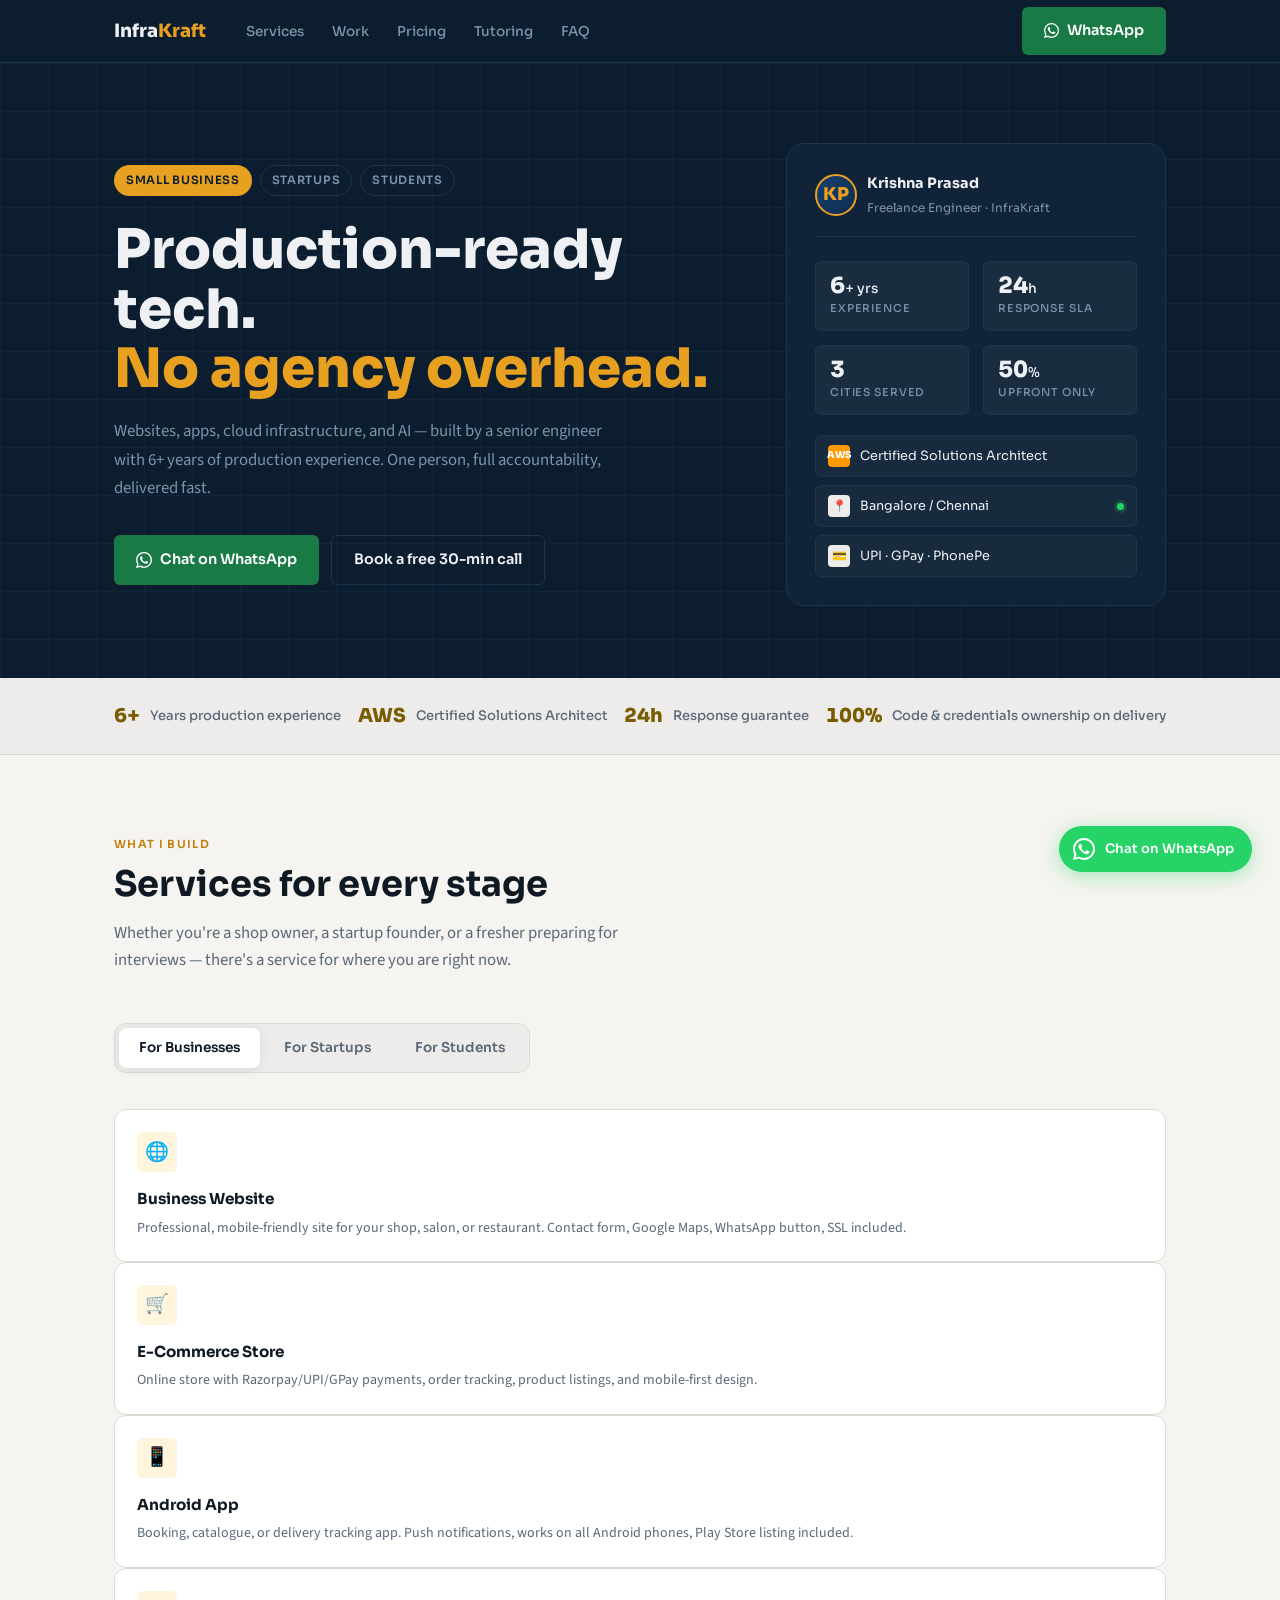
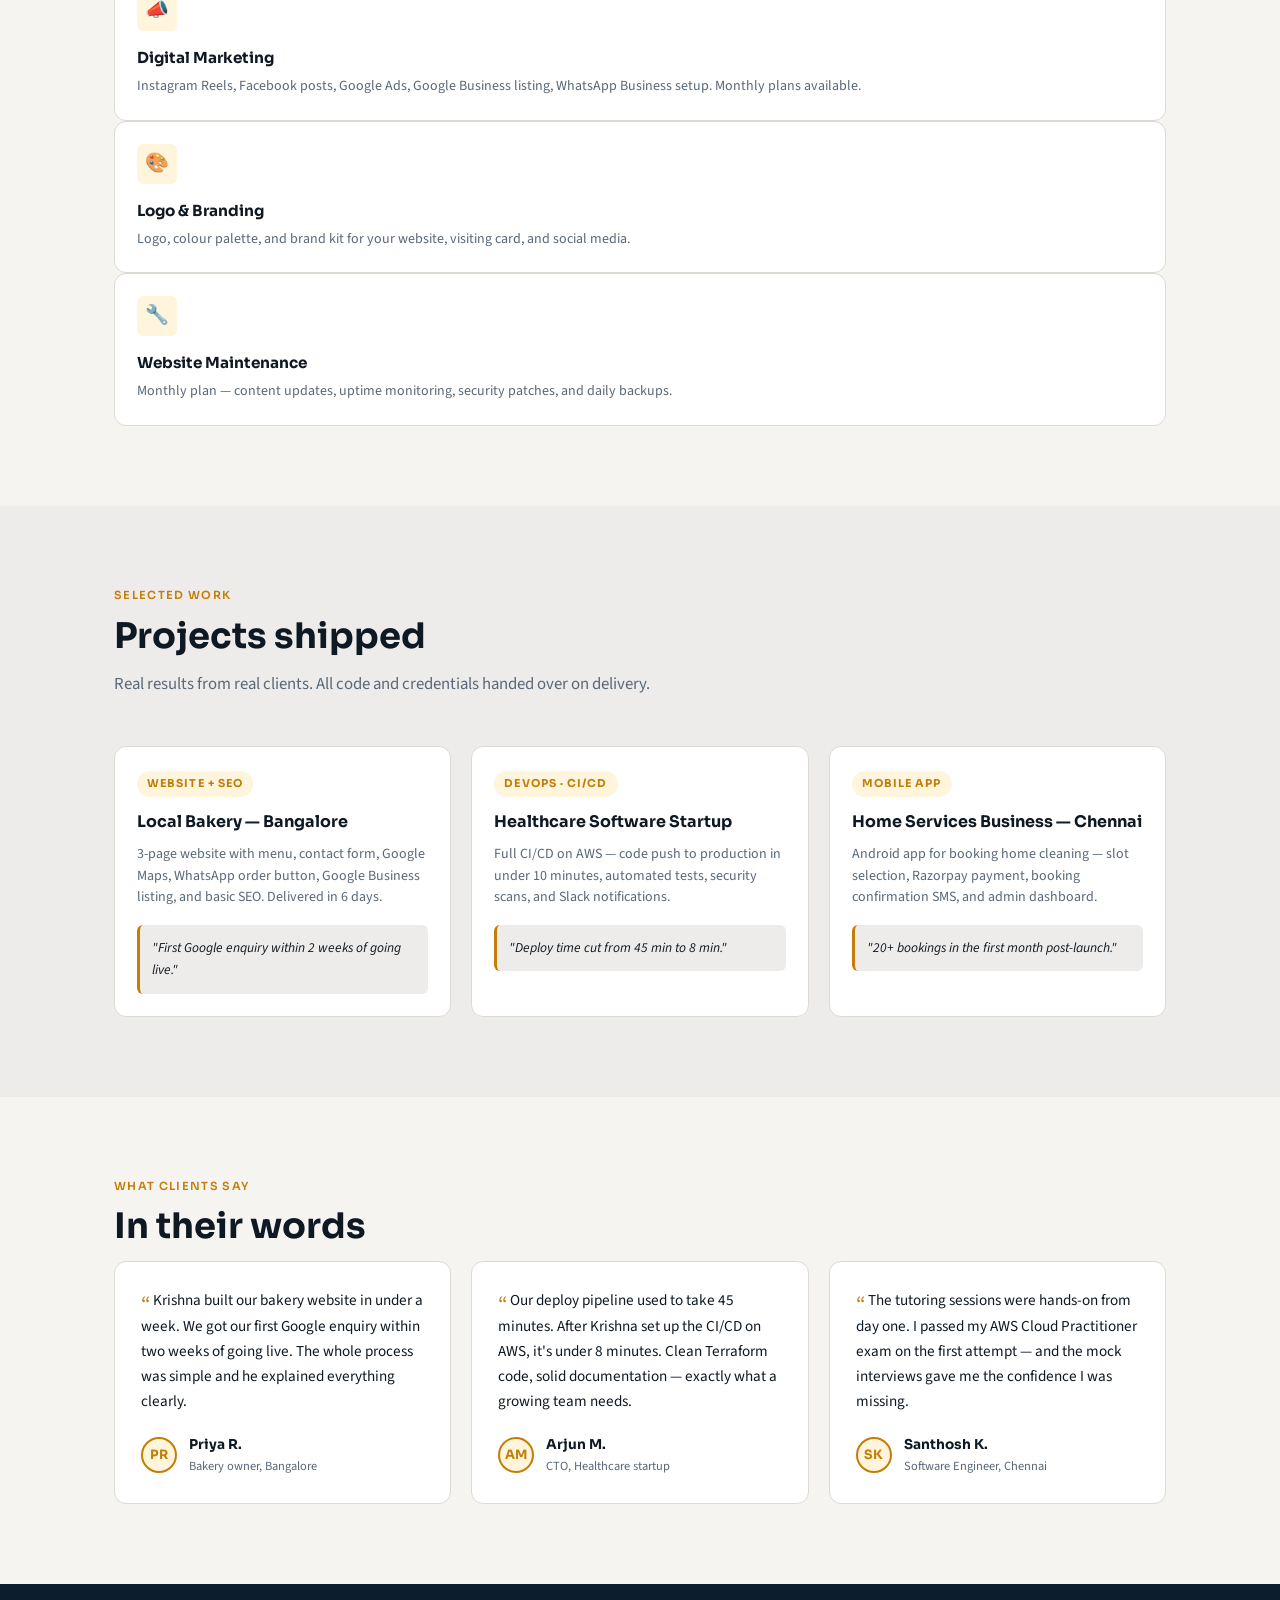
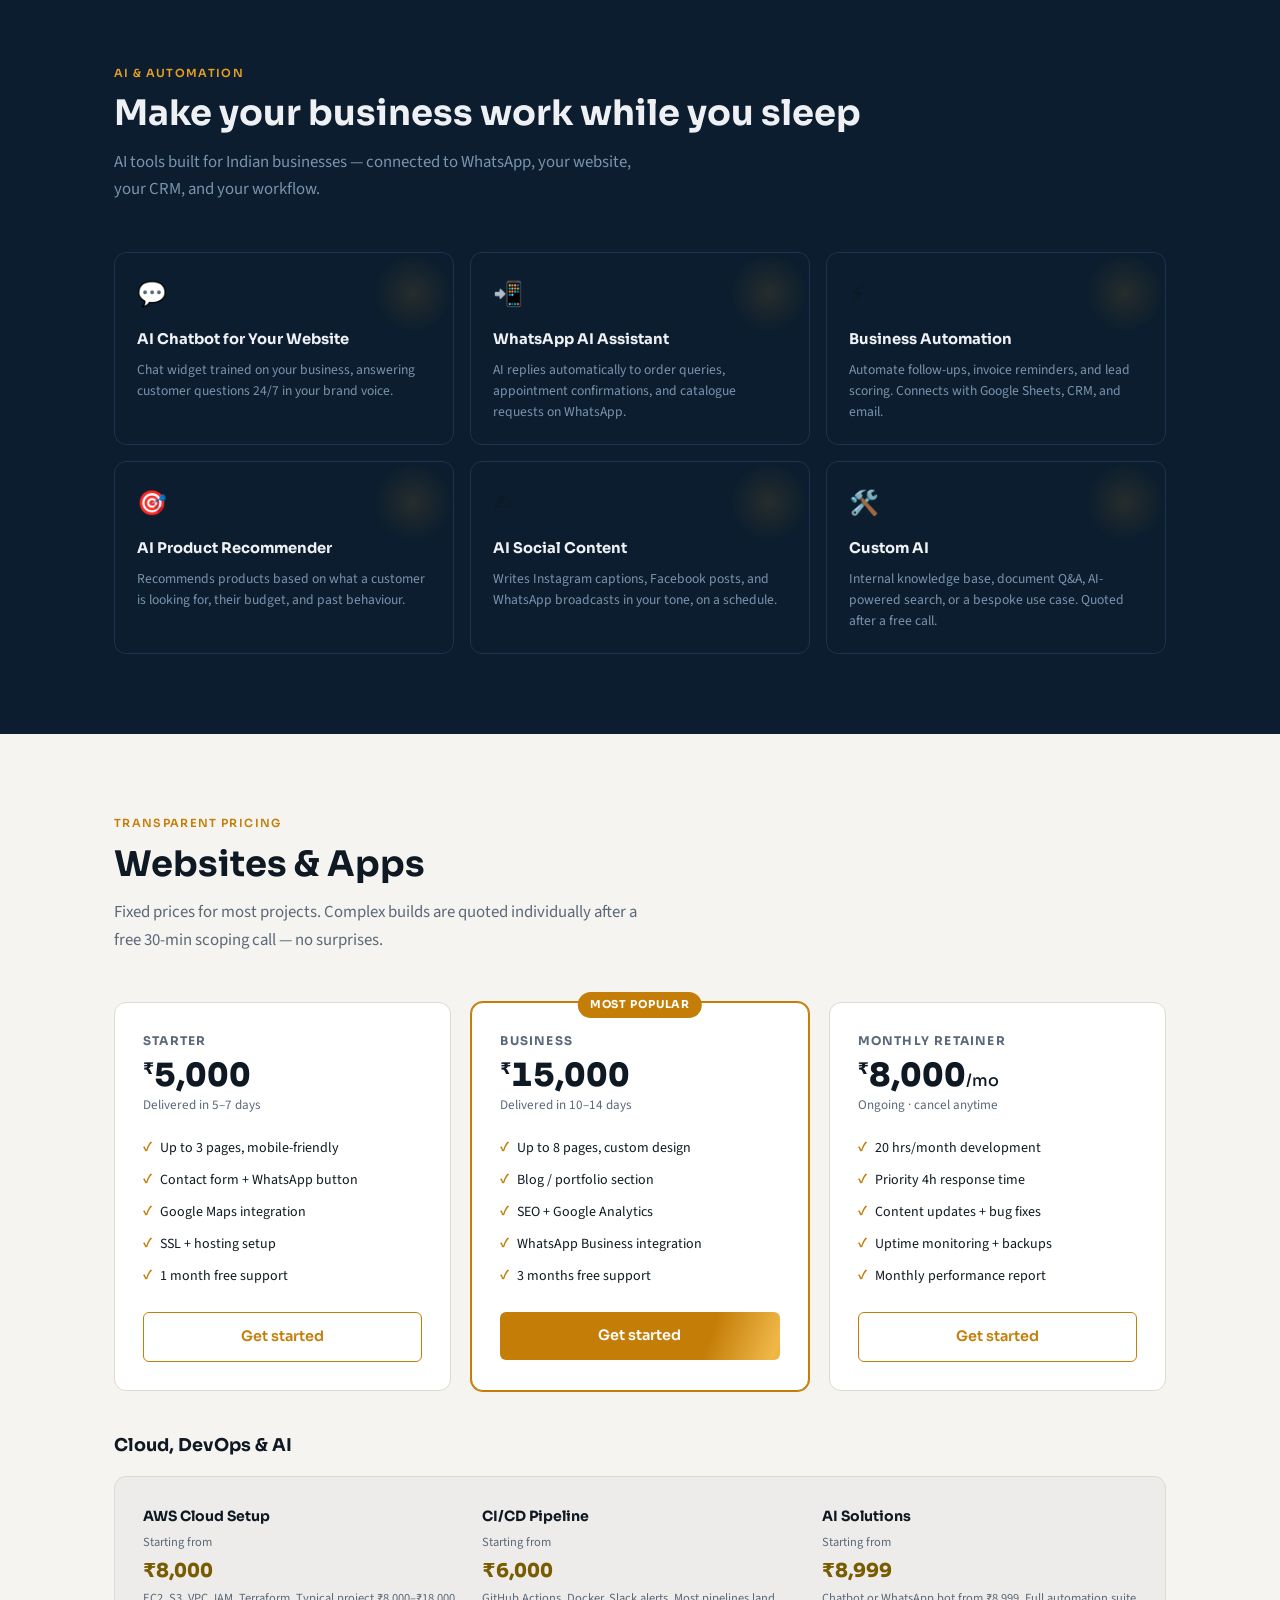
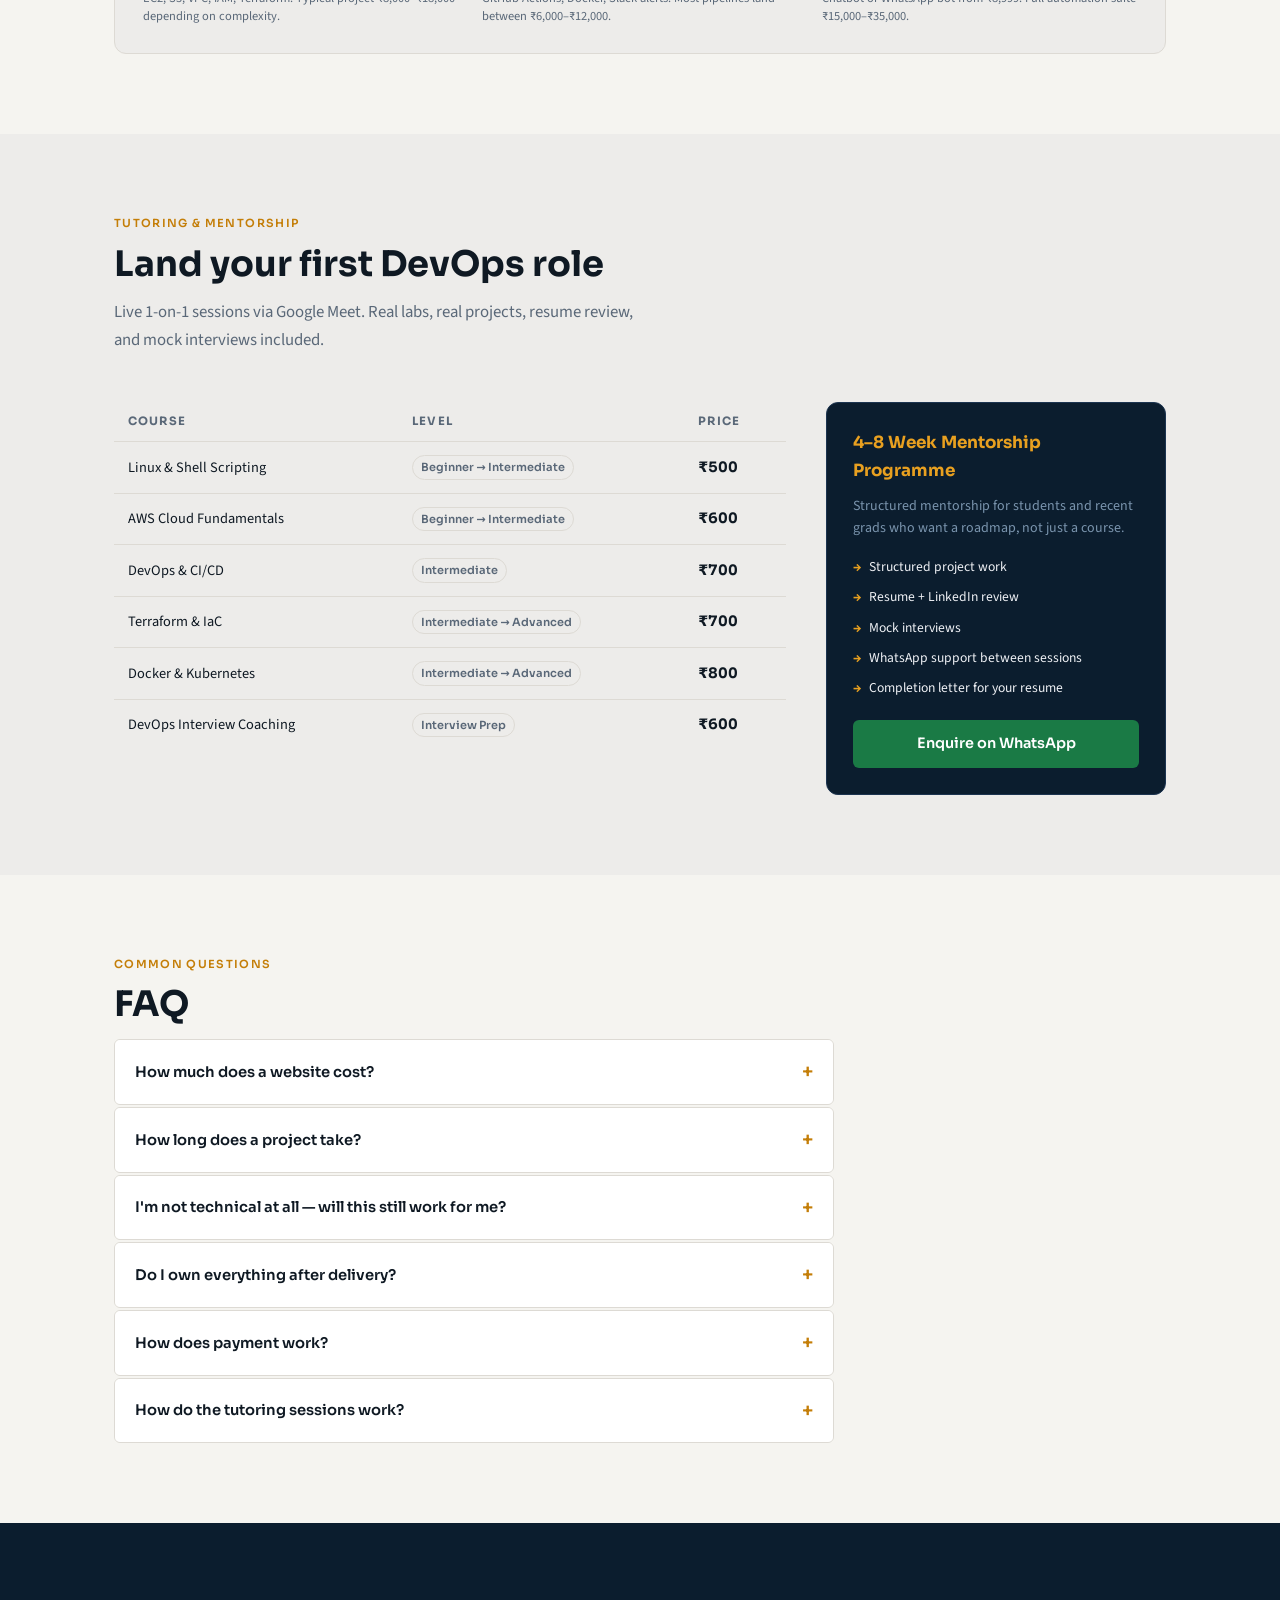
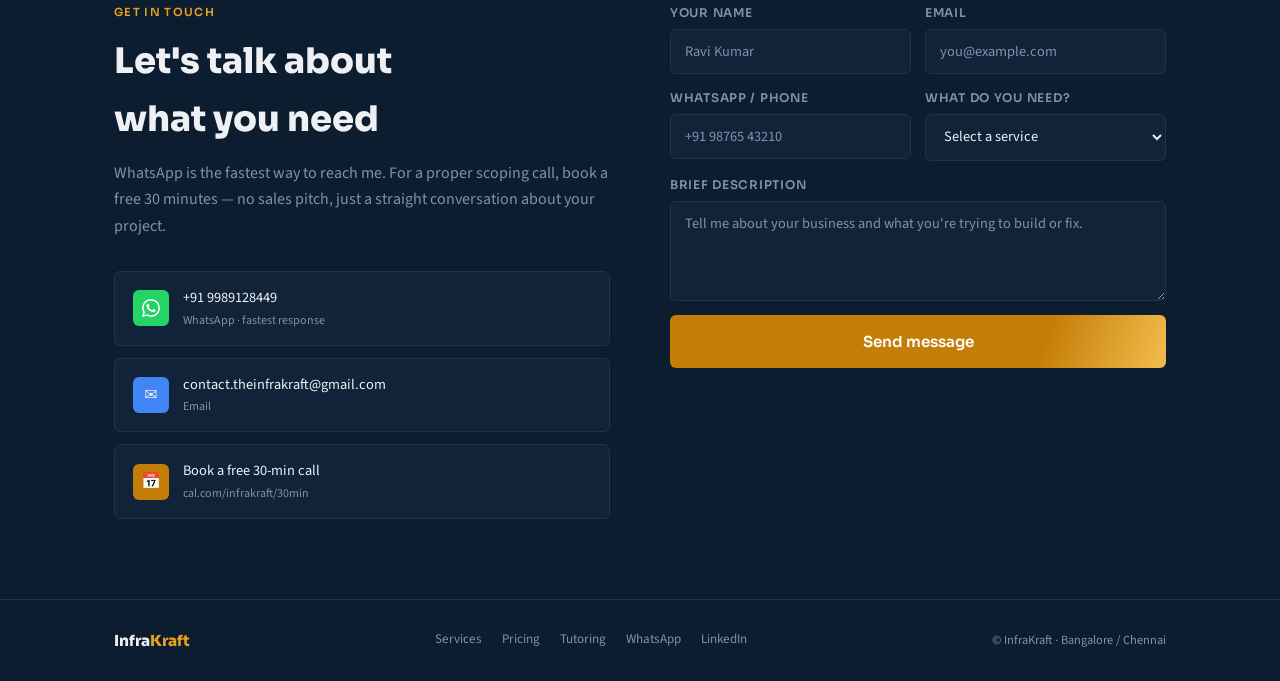
==== commit fb31ff37: "Add new Google Analytics GA4 property (G-FMB911NCJ0) Replaced removed G-10CL2MDDPK with new GA4 prop" ====
--- a/index.html
+++ b/index.html
@@ -26,12 +26,12 @@
 <link rel="icon" href="data:image/svg+xml,<svg xmlns='http://www.w3.org/2000/svg' viewBox='0 0 100 100'><rect width='100' height='100' rx='18' fill='%230B1D2E'/><text y='72' x='50' text-anchor='middle' font-size='62' font-family='system-ui'>⚡</text></svg>">
 
 <!-- Google Analytics -->
-<script async src="https://www.googletagmanager.com/gtag/js?id=G-10CL2MDDPK"></script>
+<script async src="https://www.googletagmanager.com/gtag/js?id=G-FMB911NCJ0"></script>
 <script>
   window.dataLayer = window.dataLayer || [];
   function gtag(){dataLayer.push(arguments);}
   gtag('js', new Date());
-  gtag('config', 'G-10CL2MDDPK');
+  gtag('config', 'G-FMB911NCJ0');
 </script>
 
 <!-- LocalBusiness structured data -->
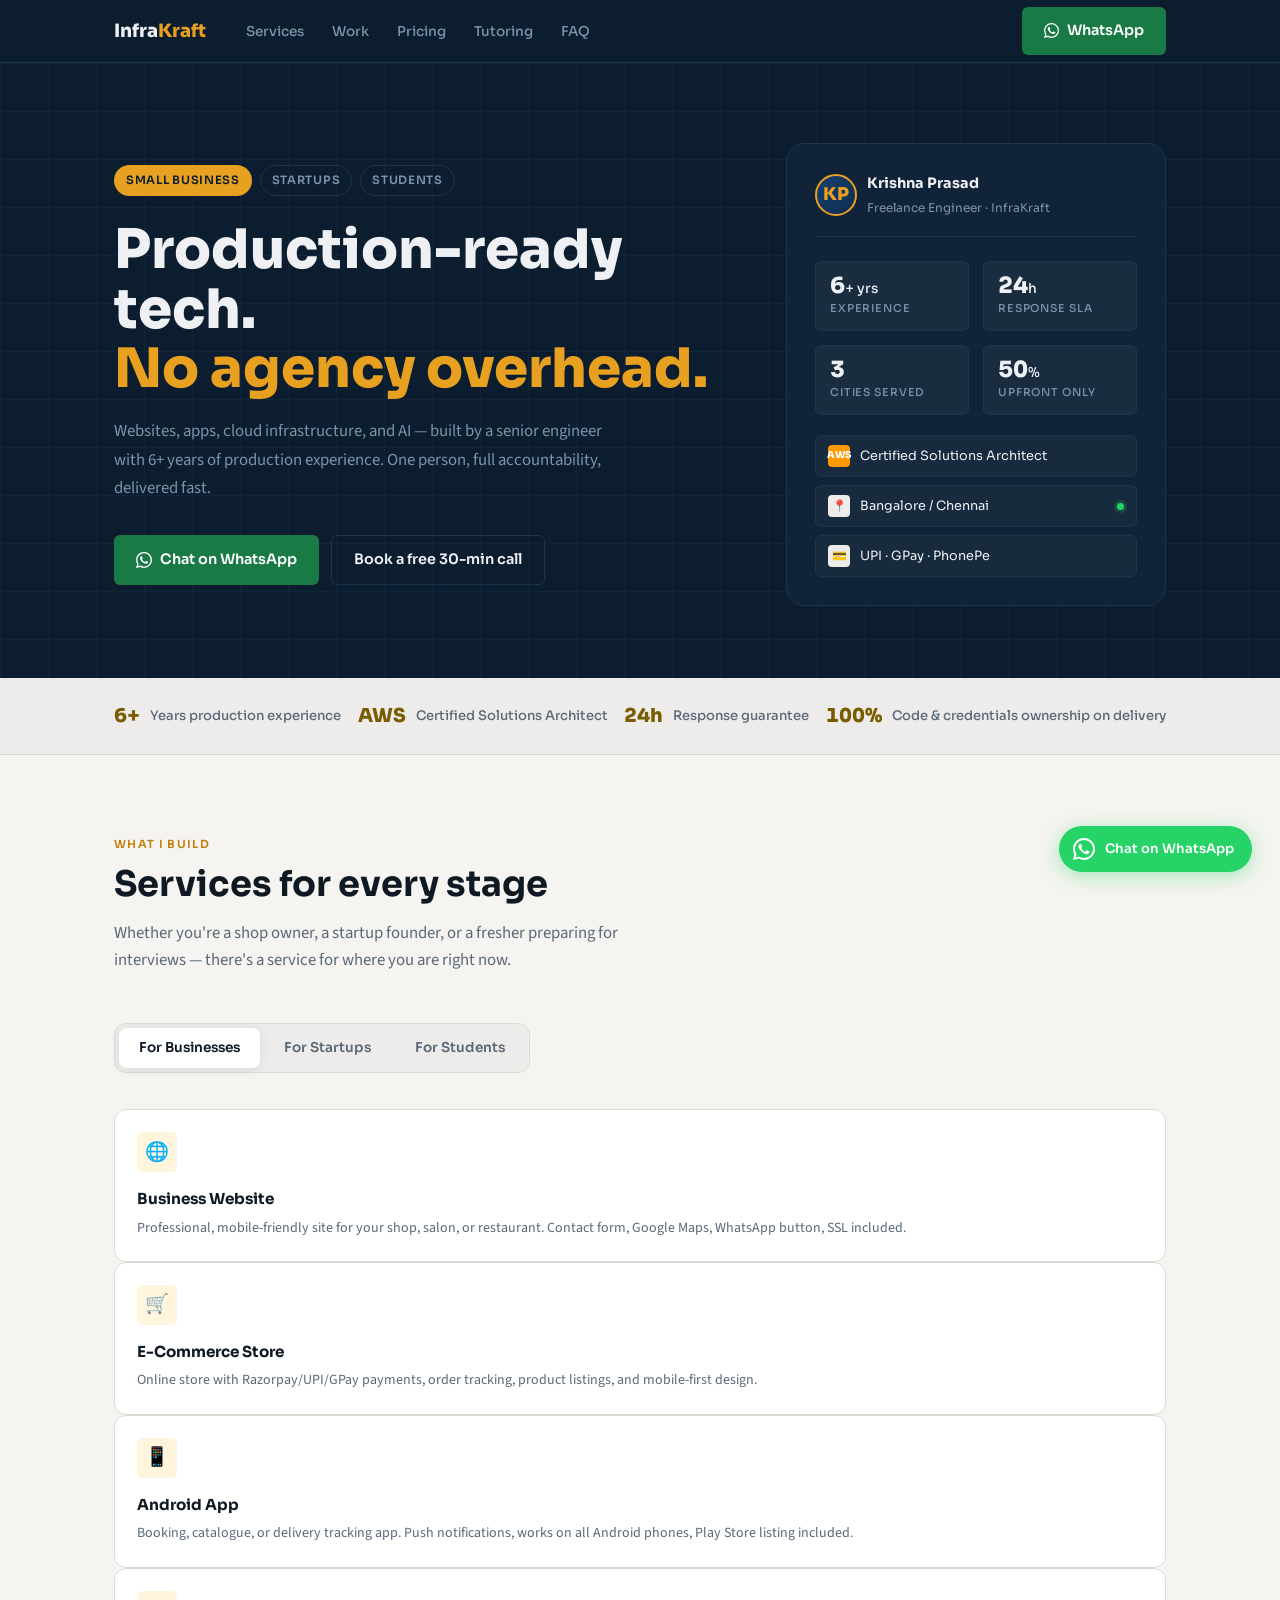
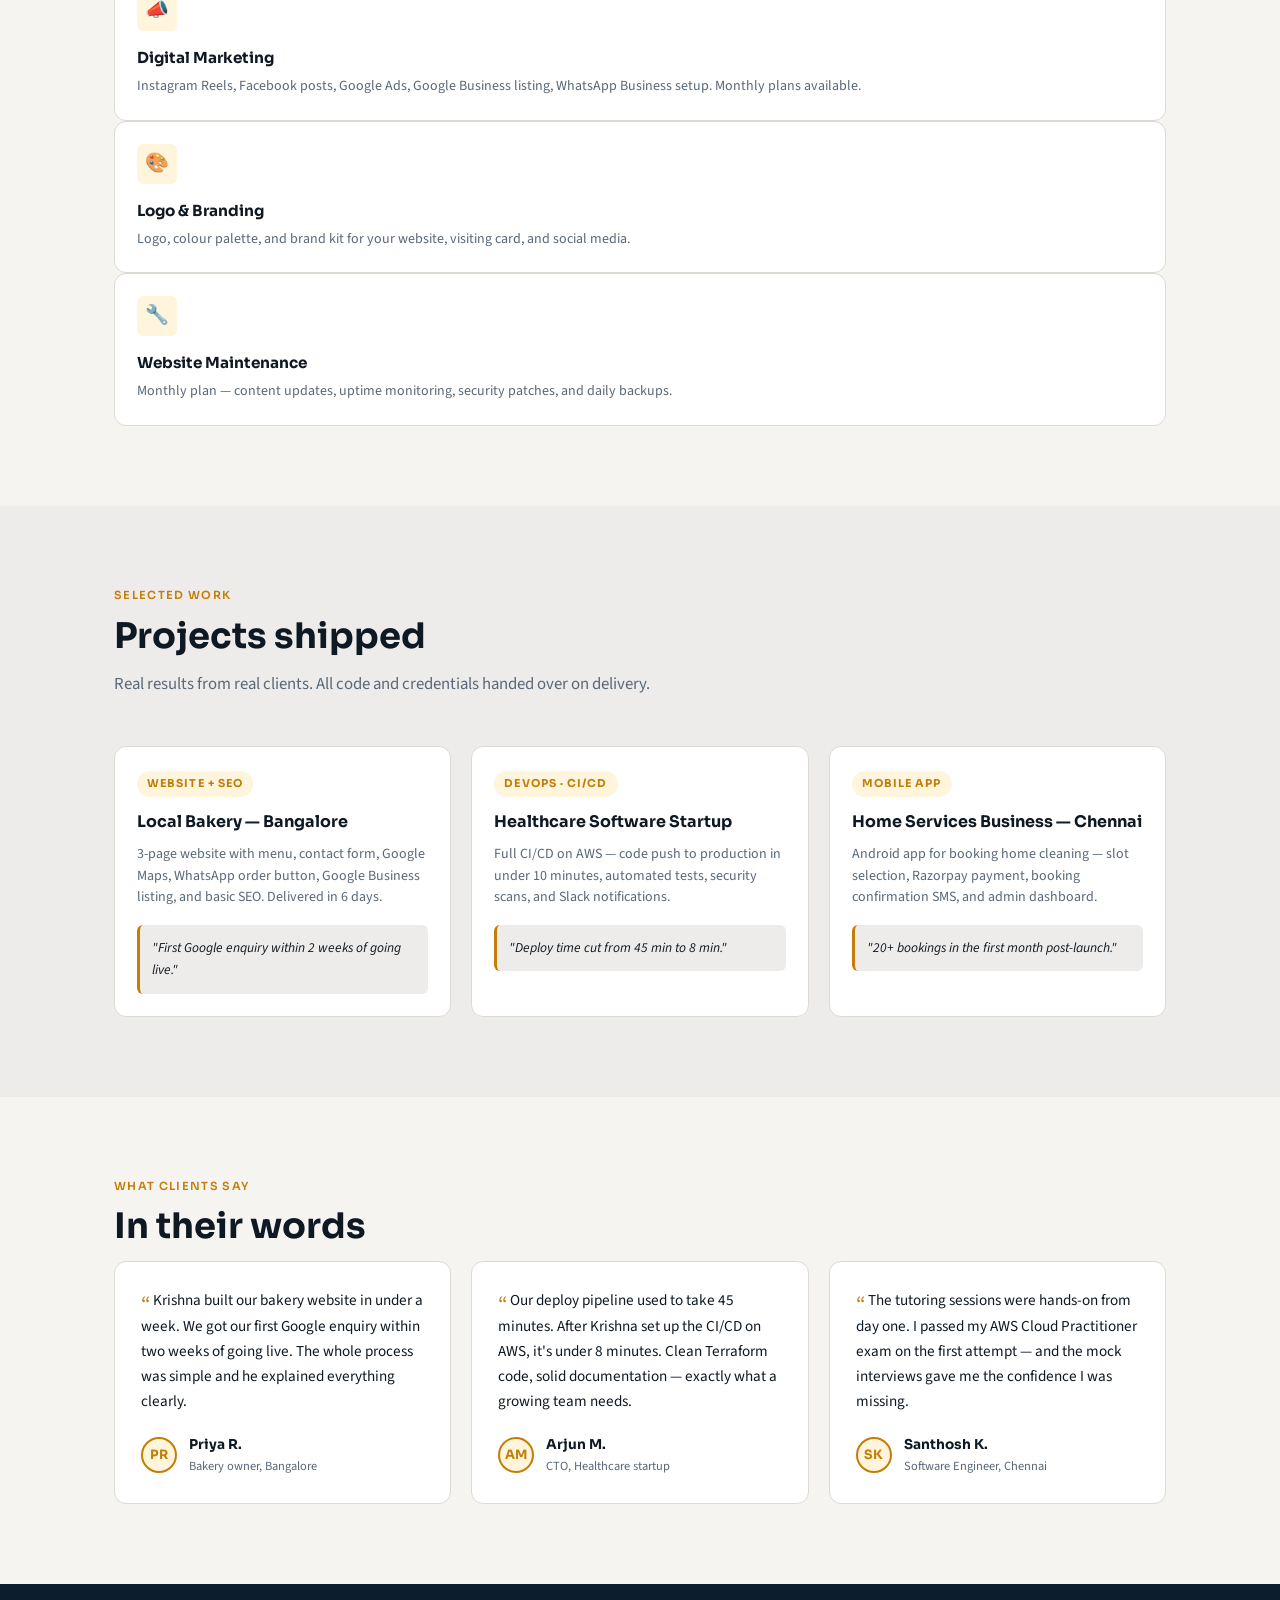
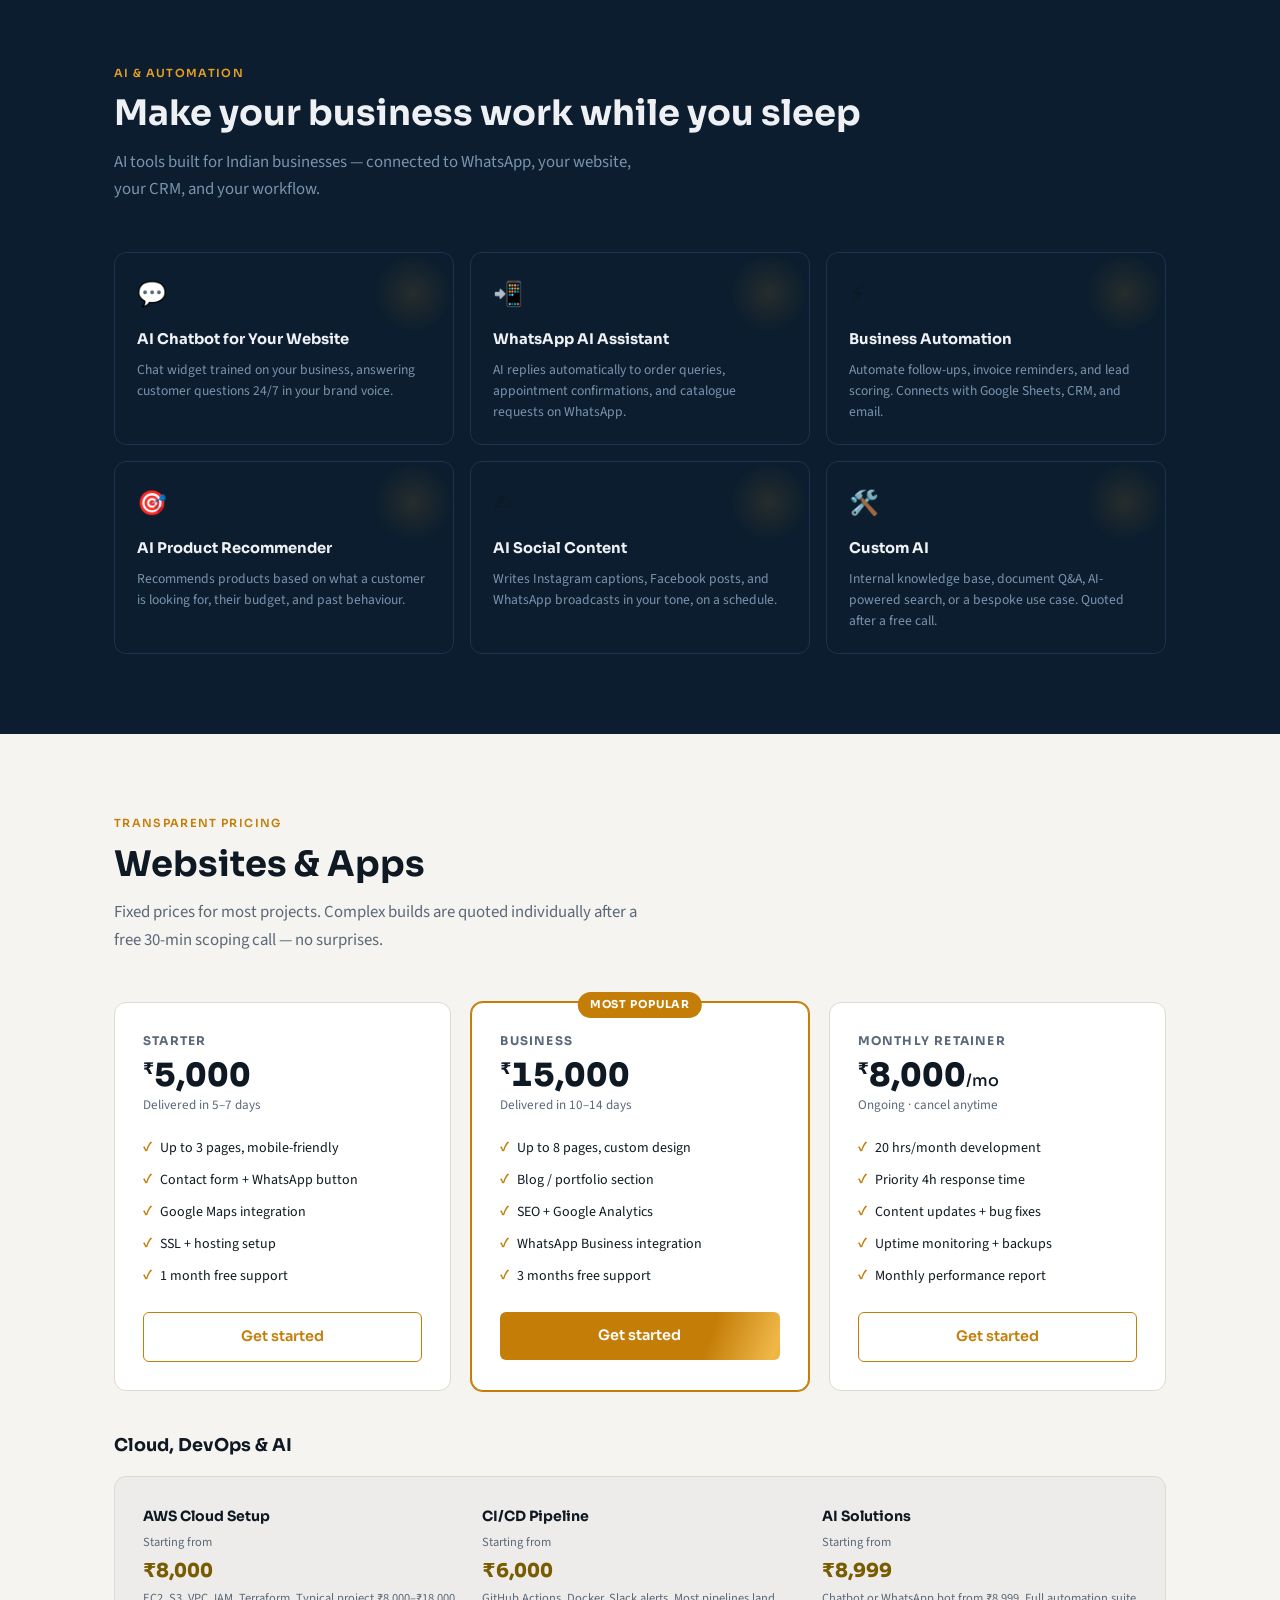
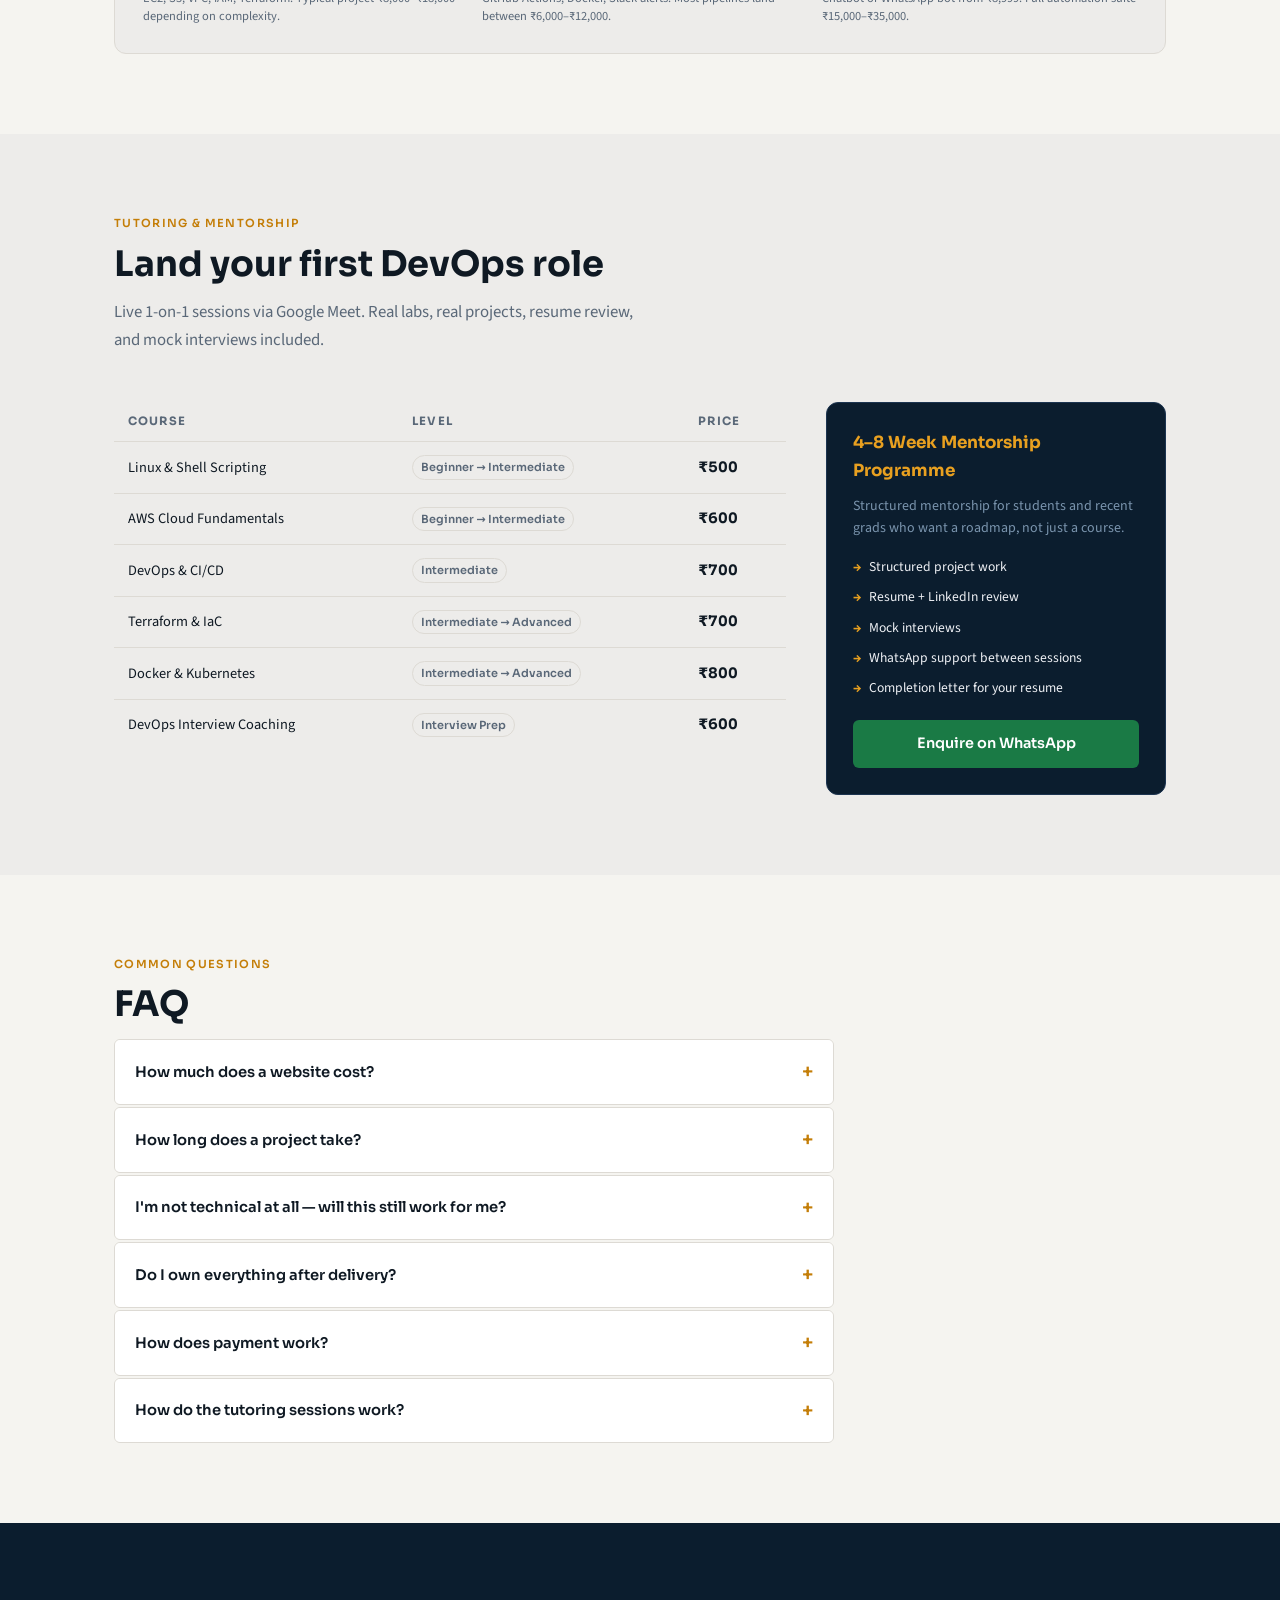
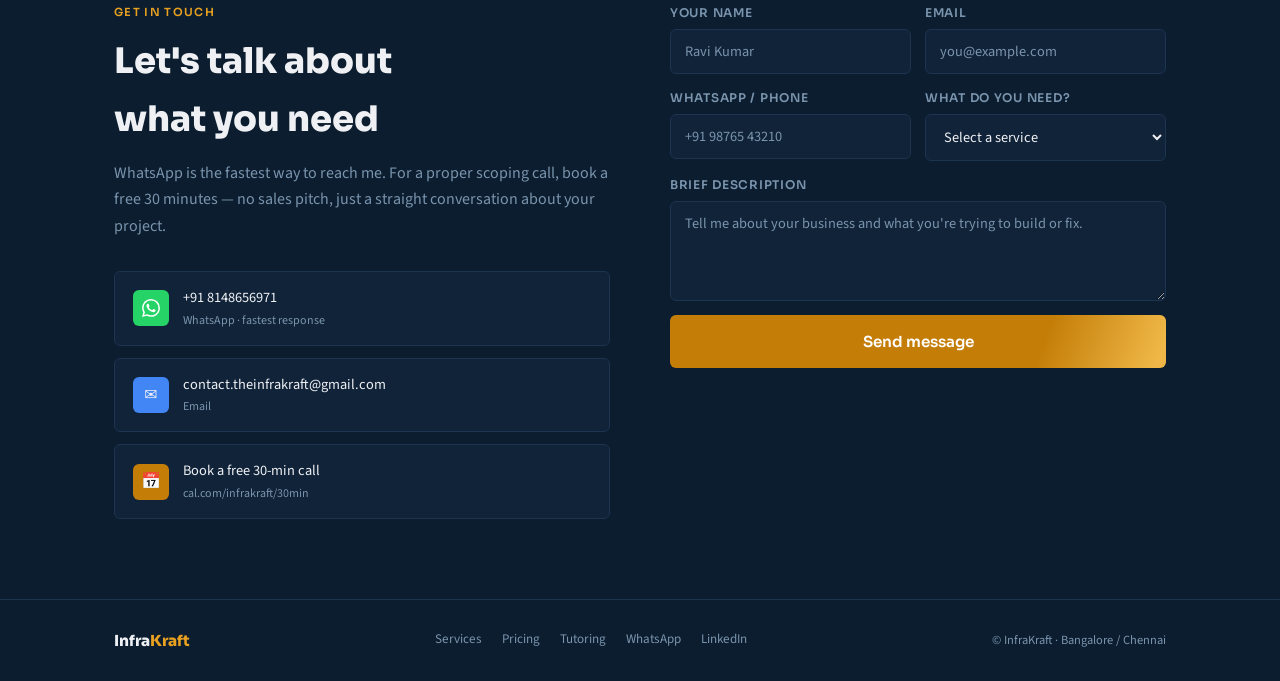
==== commit 92dc1a4f: "Update index.html" ====
--- a/index.html
+++ b/index.html
@@ -42,7 +42,7 @@
   "name": "InfraKraft",
   "description": "Freelance web, cloud, DevOps, AI, and mobile app services for Indian businesses and startups.",
   "url": "https://theinfrakraft.vercel.app/",
-  "telephone": "+919989128449",
+  "telephone": "+918148656971",
   "email": "contact.theinfrakraft@gmail.com",
   "address": {
     "@type": "PostalAddress",
@@ -1165,7 +1165,7 @@
       <li><a href="#tutoring">Tutoring</a></li>
       <li><a href="#faq">FAQ</a></li>
     </ul>
-    <a href="https://wa.me/919989128449" class="btn btn-whatsapp nav-cta" target="_blank" rel="noopener">
+    <a href="https://wa.me/918148656971" class="btn btn-whatsapp nav-cta" target="_blank" rel="noopener">
       <svg width="15" height="15" viewBox="0 0 24 24" fill="currentColor"><path d="M17.472 14.382c-.297-.149-1.758-.867-2.03-.967-.273-.099-.471-.148-.67.15-.197.297-.767.966-.94 1.164-.173.199-.347.223-.644.075-.297-.15-1.255-.463-2.39-1.475-.883-.788-1.48-1.761-1.653-2.059-.173-.297-.018-.458.13-.606.134-.133.298-.347.446-.52.149-.174.198-.298.298-.497.099-.198.05-.371-.025-.52-.075-.149-.669-1.612-.916-2.207-.242-.579-.487-.5-.669-.51-.173-.008-.371-.01-.57-.01-.198 0-.52.074-.792.372-.272.297-1.04 1.016-1.04 2.479 0 1.462 1.065 2.875 1.213 3.074.149.198 2.096 3.2 5.077 4.487.709.306 1.262.489 1.694.625.712.227 1.36.195 1.871.118.571-.085 1.758-.719 2.006-1.413.248-.694.248-1.289.173-1.413-.074-.124-.272-.198-.57-.347m-5.421 7.403h-.004a9.87 9.87 0 01-5.031-1.378l-.361-.214-3.741.982.998-3.648-.235-.374a9.86 9.86 0 01-1.51-5.26c.001-5.45 4.436-9.884 9.888-9.884 2.64 0 5.122 1.03 6.988 2.898a9.825 9.825 0 012.893 6.994c-.003 5.45-4.437 9.884-9.885 9.884m8.413-18.297A11.815 11.815 0 0012.05 0C5.495 0 .16 5.335.157 11.892c0 2.096.547 4.142 1.588 5.945L.057 24l6.305-1.654a11.882 11.882 0 005.683 1.448h.005c6.554 0 11.89-5.335 11.893-11.893a11.821 11.821 0 00-3.48-8.413z"/></svg>
       WhatsApp
     </a>
@@ -1190,7 +1190,7 @@
         Websites, apps, cloud infrastructure, and AI — built by a senior engineer with 6+ years of production experience. One person, full accountability, delivered fast.
       </p>
       <div class="hero-actions">
-        <a href="https://wa.me/919989128449" class="btn btn-whatsapp" target="_blank" rel="noopener">
+        <a href="https://wa.me/918148656971" class="btn btn-whatsapp" target="_blank" rel="noopener">
           <svg width="16" height="16" viewBox="0 0 24 24" fill="currentColor"><path d="M17.472 14.382c-.297-.149-1.758-.867-2.03-.967-.273-.099-.471-.148-.67.15-.197.297-.767.966-.94 1.164-.173.199-.347.223-.644.075-.297-.15-1.255-.463-2.39-1.475-.883-.788-1.48-1.761-1.653-2.059-.173-.297-.018-.458.13-.606.134-.133.298-.347.446-.52.149-.174.198-.298.298-.497.099-.198.05-.371-.025-.52-.075-.149-.669-1.612-.916-2.207-.242-.579-.487-.5-.669-.51-.173-.008-.371-.01-.57-.01-.198 0-.52.074-.792.372-.272.297-1.04 1.016-1.04 2.479 0 1.462 1.065 2.875 1.213 3.074.149.198 2.096 3.2 5.077 4.487.709.306 1.262.489 1.694.625.712.227 1.36.195 1.871.118.571-.085 1.758-.719 2.006-1.413.248-.694.248-1.289.173-1.413-.074-.124-.272-.198-.57-.347m-5.421 7.403h-.004a9.87 9.87 0 01-5.031-1.378l-.361-.214-3.741.982.998-3.648-.235-.374a9.86 9.86 0 01-1.51-5.26c.001-5.45 4.436-9.884 9.888-9.884 2.64 0 5.122 1.03 6.988 2.898a9.825 9.825 0 012.893 6.994c-.003 5.45-4.437 9.884-9.885 9.884m8.413-18.297A11.815 11.815 0 0012.05 0C5.495 0 .16 5.335.157 11.892c0 2.096.547 4.142 1.588 5.945L.057 24l6.305-1.654a11.882 11.882 0 005.683 1.448h.005c6.554 0 11.89-5.335 11.893-11.893a11.821 11.821 0 00-3.48-8.413z"/></svg>
           Chat on WhatsApp
         </a>
@@ -1498,7 +1498,7 @@
           <div class="price-feature">SSL + hosting setup</div>
           <div class="price-feature">1 month free support</div>
         </div>
-        <a href="https://wa.me/919989128449?text=Hi, I'm interested in the Starter Website" class="btn btn-outline price-cta" target="_blank" rel="noopener">Get started</a>
+        <a href="https://wa.me/918148656971?text=Hi, I'm interested in the Starter Website" class="btn btn-outline price-cta" target="_blank" rel="noopener">Get started</a>
       </div>
 
       <div class="price-card featured">
@@ -1513,7 +1513,7 @@
           <div class="price-feature">WhatsApp Business integration</div>
           <div class="price-feature">3 months free support</div>
         </div>
-        <a href="https://wa.me/919989128449?text=Hi, I'm interested in the Business Website" class="btn btn-accent price-cta" target="_blank" rel="noopener">Get started</a>
+        <a href="https://wa.me/918148656971?text=Hi, I'm interested in the Business Website" class="btn btn-accent price-cta" target="_blank" rel="noopener">Get started</a>
       </div>
 
       <div class="price-card">
@@ -1527,7 +1527,7 @@
           <div class="price-feature">Uptime monitoring + backups</div>
           <div class="price-feature">Monthly performance report</div>
         </div>
-        <a href="https://wa.me/919989128449?text=Hi, I'm interested in the Monthly Retainer" class="btn btn-outline price-cta" target="_blank" rel="noopener">Get started</a>
+        <a href="https://wa.me/918148656971?text=Hi, I'm interested in the Monthly Retainer" class="btn btn-outline price-cta" target="_blank" rel="noopener">Get started</a>
       </div>
     </div>
 
@@ -1617,7 +1617,7 @@
           <div class="mentorship-perk">WhatsApp support between sessions</div>
           <div class="mentorship-perk">Completion letter for your resume</div>
         </div>
-        <a href="https://wa.me/919989128449?text=Hi, I'm interested in the mentorship programme" class="btn btn-whatsapp" target="_blank" rel="noopener" style="width:100%;justify-content:center;">Enquire on WhatsApp</a>
+        <a href="https://wa.me/918148656971?text=Hi, I'm interested in the mentorship programme" class="btn btn-whatsapp" target="_blank" rel="noopener" style="width:100%;justify-content:center;">Enquire on WhatsApp</a>
       </div>
     </div>
   </div>
@@ -1666,12 +1666,12 @@
       <h2 class="contact-heading">Let's talk about what you need</h2>
       <p class="contact-sub">WhatsApp is the fastest way to reach me. For a proper scoping call, book a free 30 minutes — no sales pitch, just a straight conversation about your project.</p>
       <div class="contact-channels reveal-stagger">
-        <a href="https://wa.me/919989128449" class="contact-channel" target="_blank" rel="noopener">
+        <a href="https://wa.me/918148656971" class="contact-channel" target="_blank" rel="noopener">
           <div class="contact-channel-icon wa">
             <svg width="18" height="18" viewBox="0 0 24 24" fill="white"><path d="M17.472 14.382c-.297-.149-1.758-.867-2.03-.967-.273-.099-.471-.148-.67.15-.197.297-.767.966-.94 1.164-.173.199-.347.223-.644.075-.297-.15-1.255-.463-2.39-1.475-.883-.788-1.48-1.761-1.653-2.059-.173-.297-.018-.458.13-.606.134-.133.298-.347.446-.52.149-.174.198-.298.298-.497.099-.198.05-.371-.025-.52-.075-.149-.669-1.612-.916-2.207-.242-.579-.487-.5-.669-.51-.173-.008-.371-.01-.57-.01-.198 0-.52.074-.792.372-.272.297-1.04 1.016-1.04 2.479 0 1.462 1.065 2.875 1.213 3.074.149.198 2.096 3.2 5.077 4.487.709.306 1.262.489 1.694.625.712.227 1.36.195 1.871.118.571-.085 1.758-.719 2.006-1.413.248-.694.248-1.289.173-1.413-.074-.124-.272-.198-.57-.347m-5.421 7.403h-.004a9.87 9.87 0 01-5.031-1.378l-.361-.214-3.741.982.998-3.648-.235-.374a9.86 9.86 0 01-1.51-5.26c.001-5.45 4.436-9.884 9.888-9.884 2.64 0 5.122 1.03 6.988 2.898a9.825 9.825 0 012.893 6.994c-.003 5.45-4.437 9.884-9.885 9.884m8.413-18.297A11.815 11.815 0 0012.05 0C5.495 0 .16 5.335.157 11.892c0 2.096.547 4.142 1.588 5.945L.057 24l6.305-1.654a11.882 11.882 0 005.683 1.448h.005c6.554 0 11.89-5.335 11.893-11.893a11.821 11.821 0 00-3.48-8.413z"/></svg>
           </div>
           <div>
-            <div>+91 9989128449</div>
+            <div>+91 8148656971</div>
             <div class="contact-channel-label">WhatsApp · fastest response</div>
           </div>
         </a>
@@ -1748,7 +1748,7 @@
       <a href="#services">Services</a>
       <a href="#pricing">Pricing</a>
       <a href="#tutoring">Tutoring</a>
-      <a href="https://wa.me/919989128449" target="_blank" rel="noopener">WhatsApp</a>
+      <a href="https://wa.me/918148656971" target="_blank" rel="noopener">WhatsApp</a>
       <a href="https://www.linkedin.com/in/krishna-prasad-15b555375" target="_blank" rel="noopener">LinkedIn</a>
     </div>
     <div class="footer-copy">© InfraKraft · Bangalore / Chennai</div>
@@ -1756,7 +1756,7 @@
 </footer>
 
 <!-- Floating WhatsApp CTA -->
-<a href="https://wa.me/919989128449?text=Hi%20Krishna%2C%20I%20found%20InfraKraft%20and%20I%27d%20like%20to%20know%20more%20about%20your%20services."
+<a href="https://wa.me/918148656971?text=Hi%20Krishna%2C%20I%20found%20InfraKraft%20and%20I%27d%20like%20to%20know%20more%20about%20your%20services."
    class="wa-float" target="_blank" rel="noopener" aria-label="Chat on WhatsApp">
   <svg width="22" height="22" viewBox="0 0 24 24" fill="currentColor" xmlns="http://www.w3.org/2000/svg">
     <path d="M17.472 14.382c-.297-.149-1.758-.867-2.03-.967-.273-.099-.471-.148-.67.15-.197.297-.767.966-.94 1.164-.173.199-.347.223-.644.075-.297-.15-1.255-.463-2.39-1.475-.883-.788-1.48-1.761-1.653-2.059-.173-.297-.018-.458.13-.606.134-.133.298-.347.446-.52.149-.174.198-.298.298-.497.099-.198.05-.371-.025-.52-.075-.149-.669-1.612-.916-2.207-.242-.579-.487-.5-.669-.51-.173-.008-.371-.01-.57-.01-.198 0-.52.074-.792.372-.272.297-1.04 1.016-1.04 2.479 0 1.462 1.065 2.875 1.213 3.074.149.198 2.096 3.2 5.077 4.487.709.306 1.262.489 1.694.625.712.227 1.36.195 1.871.118.571-.085 1.758-.719 2.006-1.413.248-.694.248-1.289.173-1.413-.074-.124-.272-.198-.57-.347z"/>
@@ -1815,7 +1815,7 @@
       this.reset();
       // Bonus: open WhatsApp so Krishna gets an instant ping too
       const text = encodeURIComponent(`Hi, I'm ${name}. Interested in: ${service || 'your services'}.\n\n${msg}`);
-      window.open(`https://wa.me/919989128449?text=${text}`, '_blank');
+      window.open(`https://wa.me/918148656971?text=${text}`, '_blank');
     } else {
       errBox.hidden = false;
     }
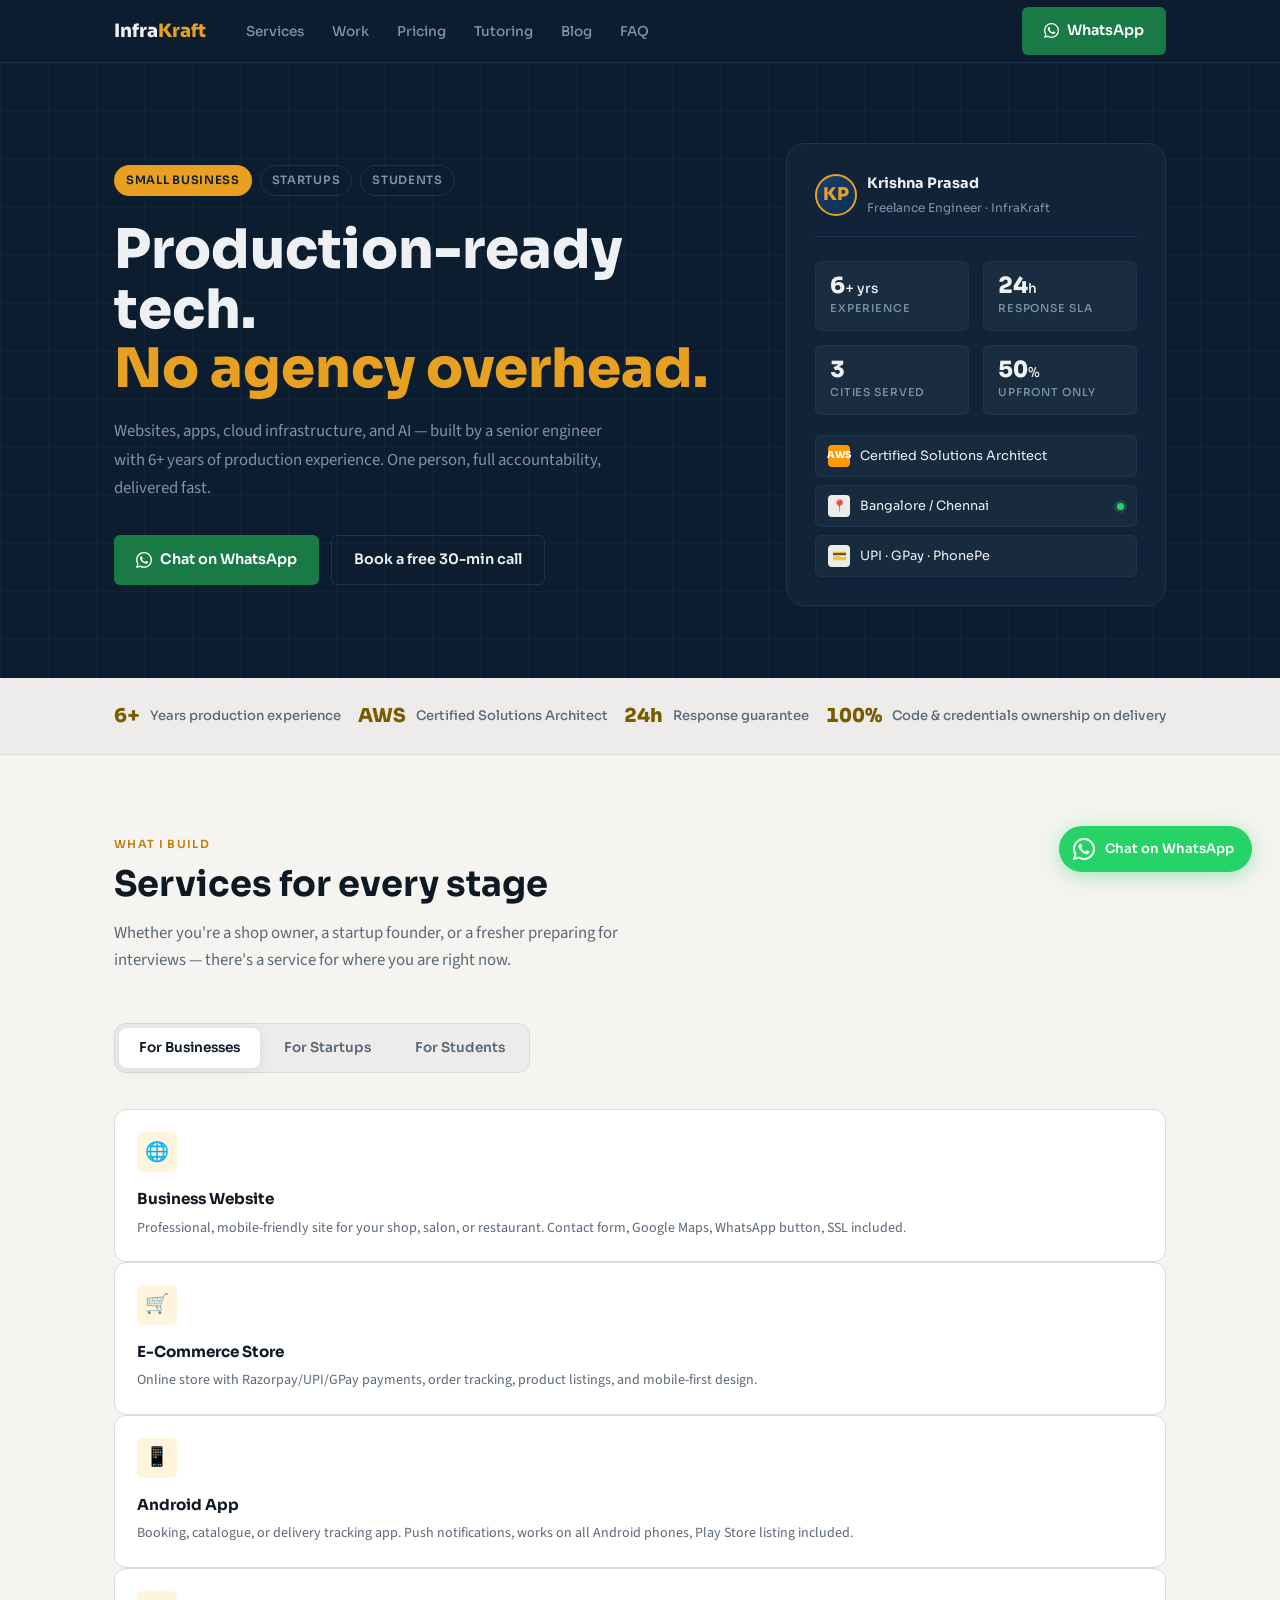
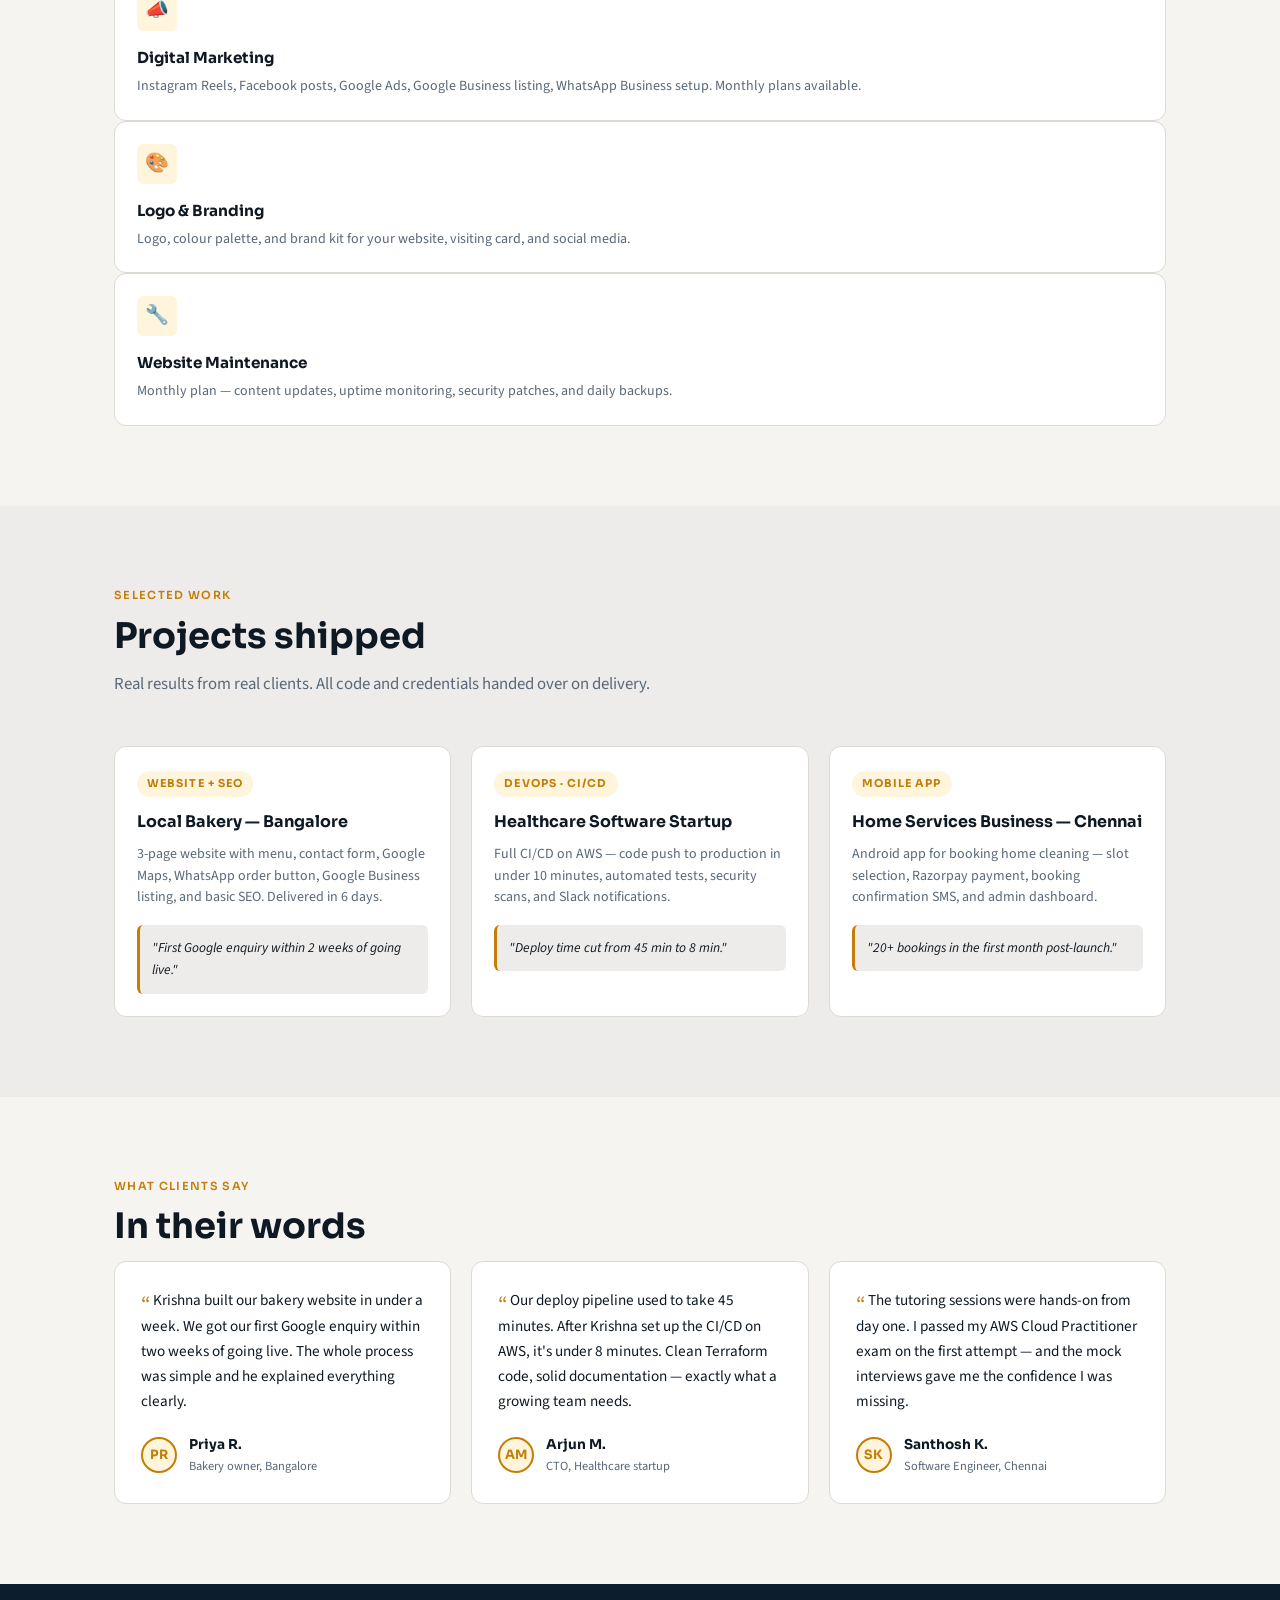
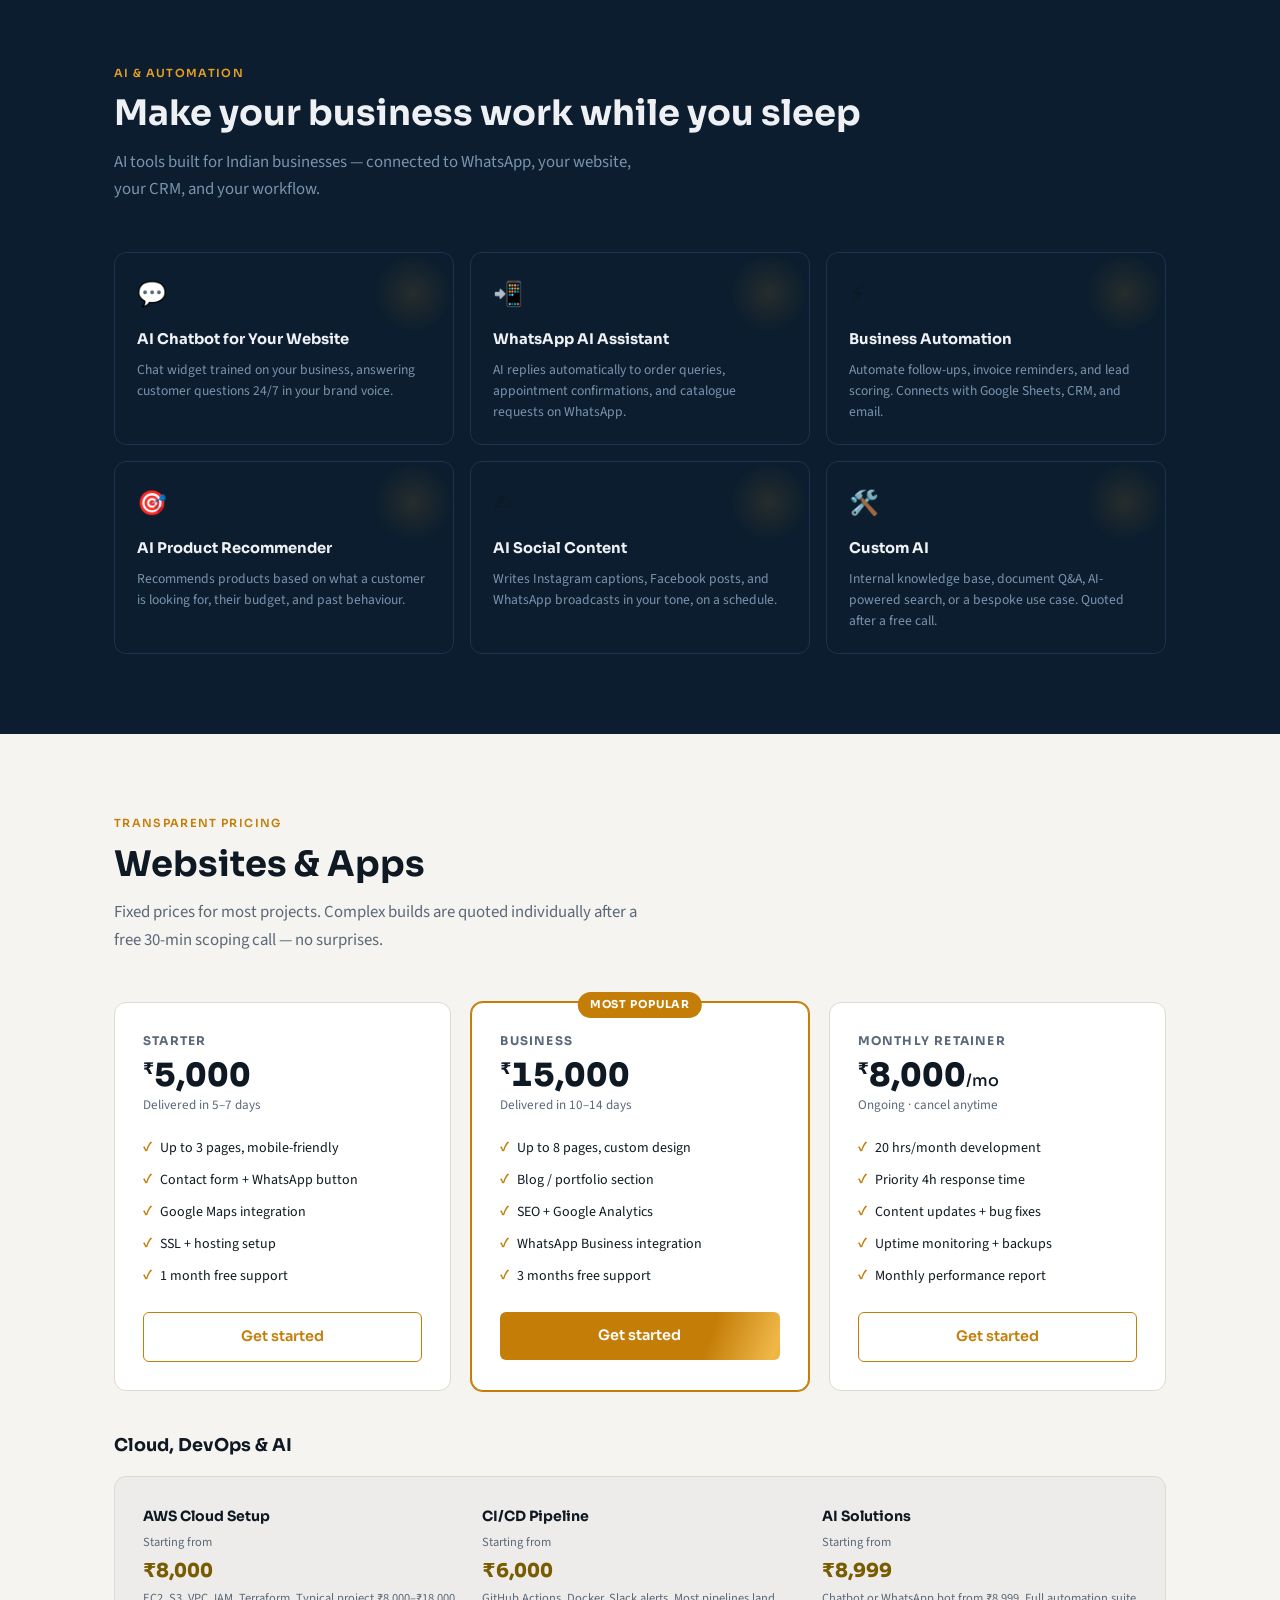
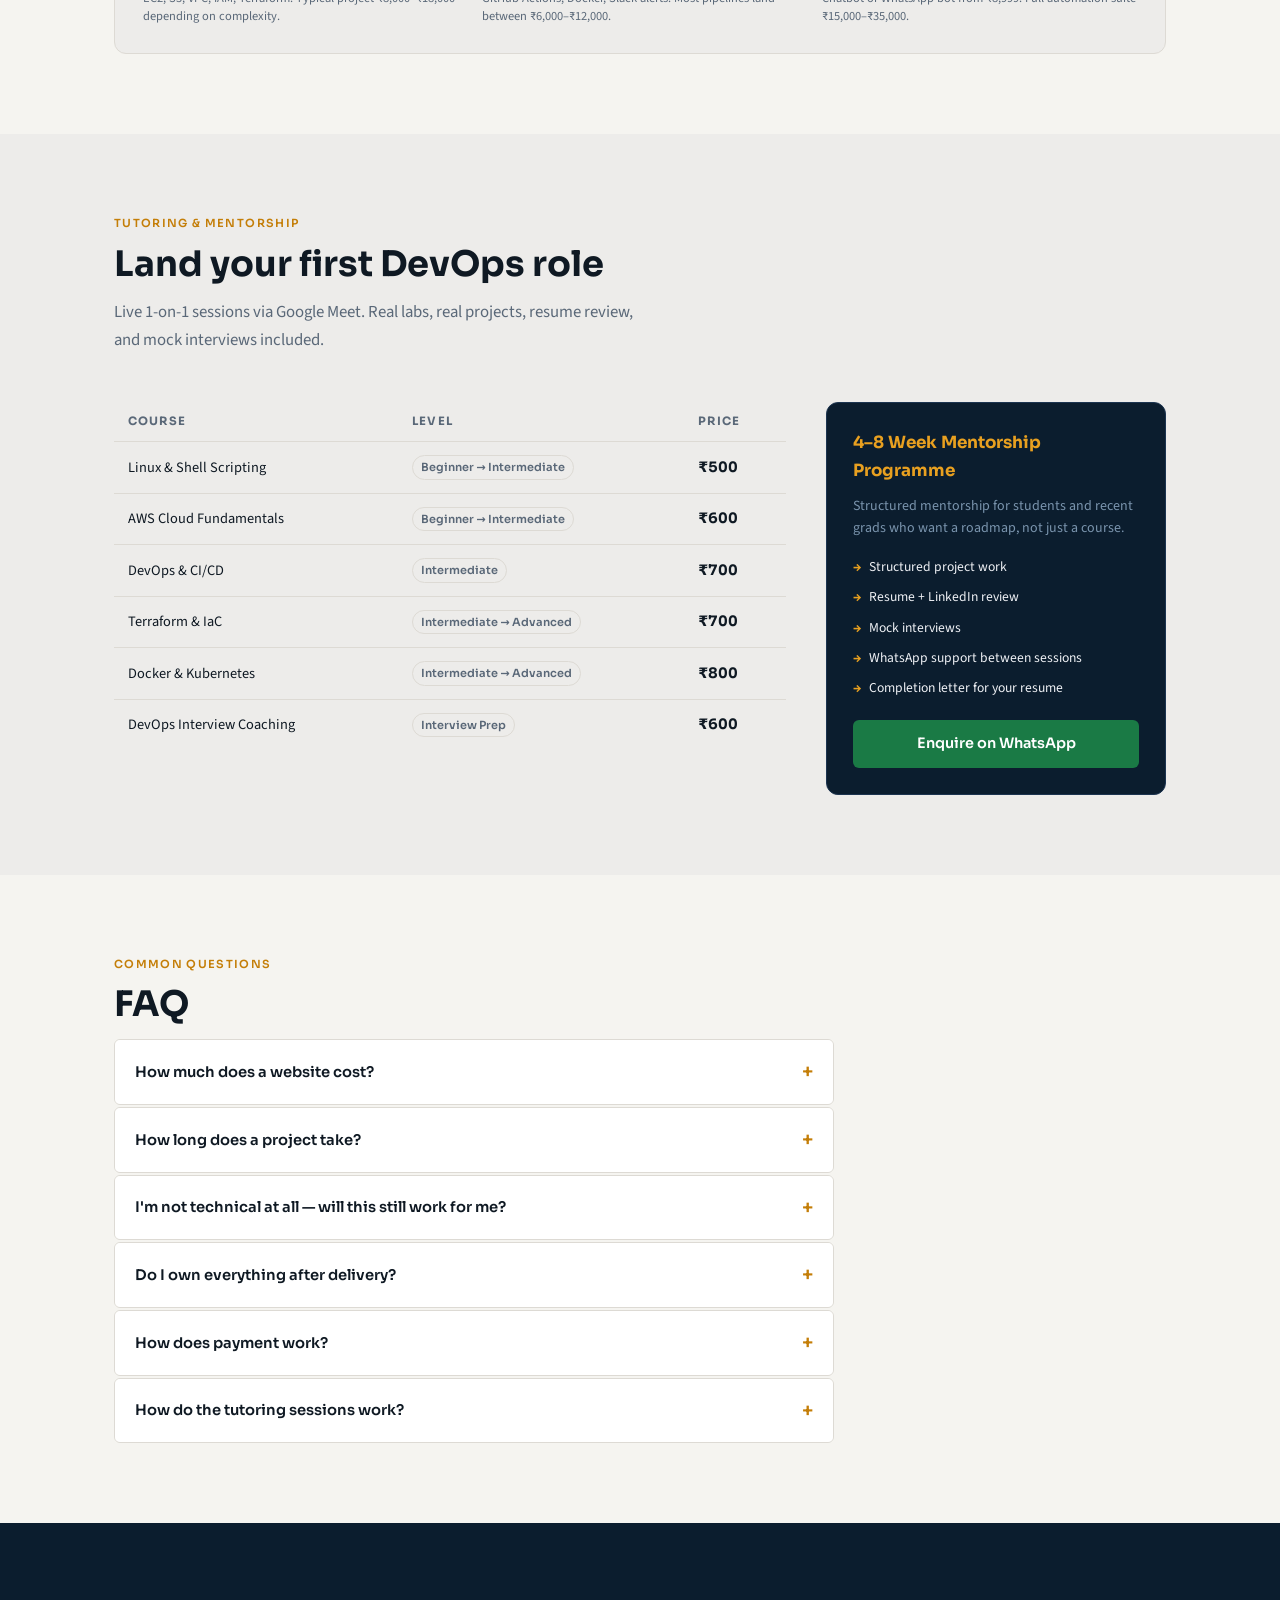
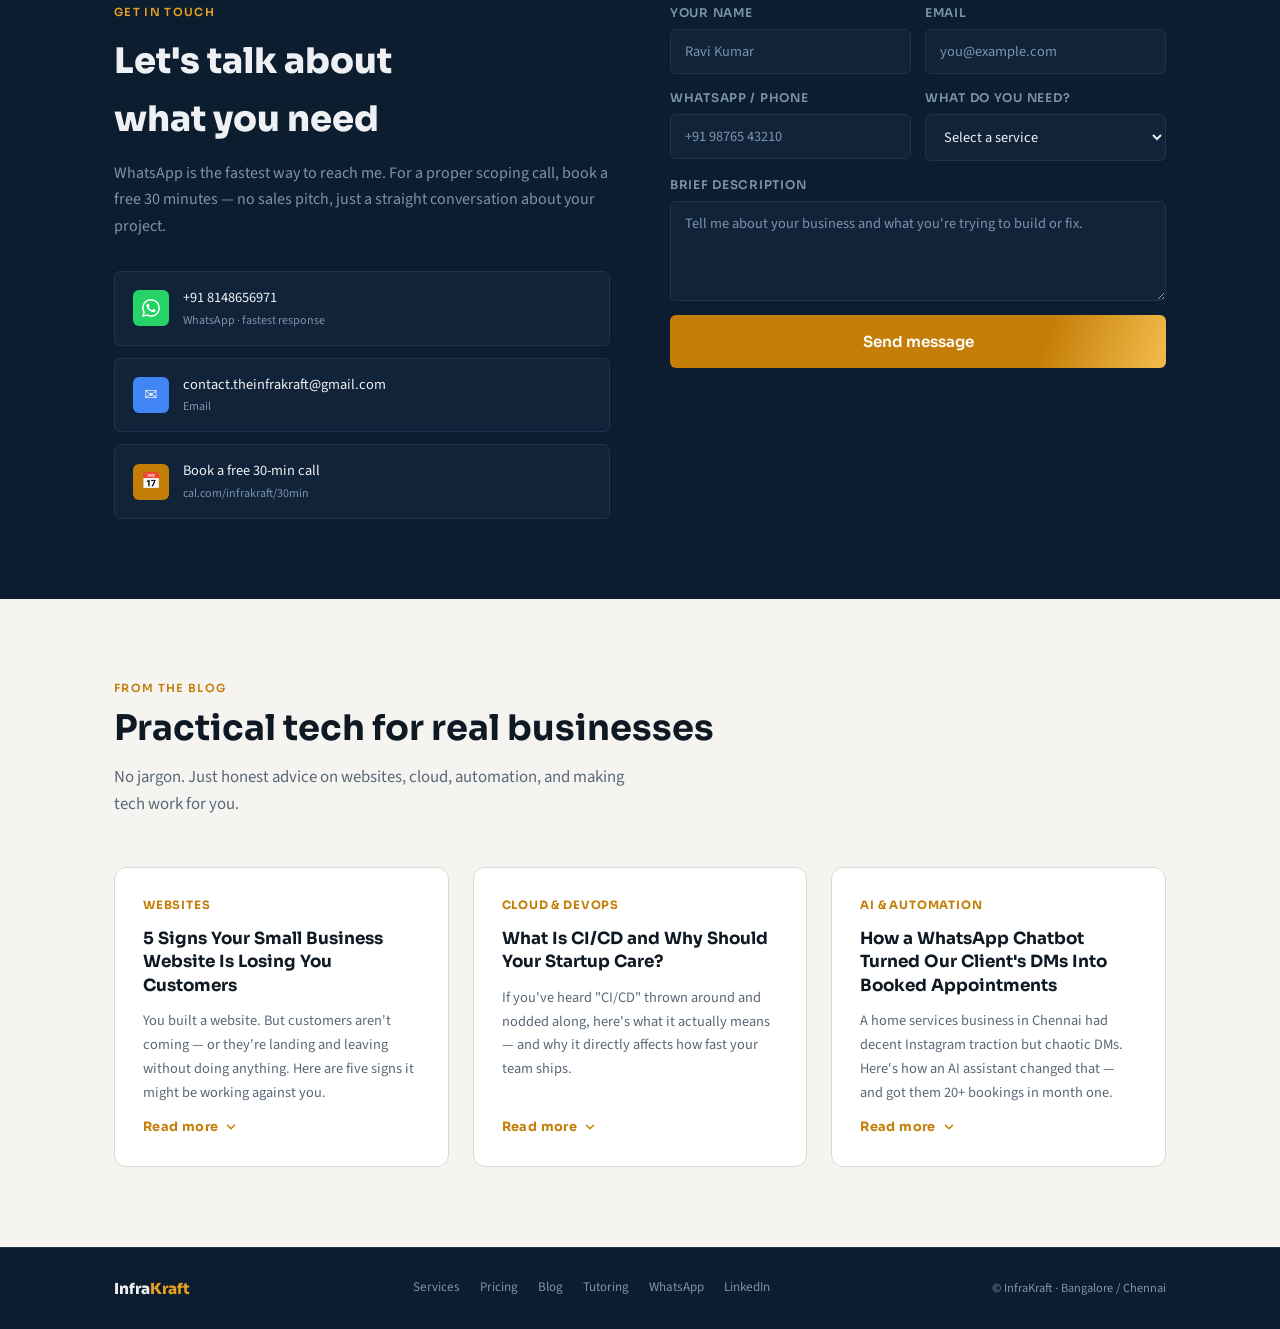
==== commit 9fb47604: "Add blog section with 3 posts (websites, CI/CD, WhatsApp AI)" ====
--- a/index.html
+++ b/index.html
@@ -565,6 +565,78 @@
   font-style: italic;
 }
 
+/* ── Blog ── */
+.blog-grid {
+  display: grid;
+  grid-template-columns: repeat(3, 1fr);
+  gap: 24px;
+}
+.blog-card {
+  background: var(--surface);
+  border: 1px solid var(--border);
+  border-radius: var(--radius);
+  padding: 28px;
+  display: flex;
+  flex-direction: column;
+  gap: 12px;
+  transition: border-color 0.2s, box-shadow 0.2s;
+}
+.blog-card:hover { border-color: var(--accent); box-shadow: 0 4px 20px rgba(0,0,0,0.08); }
+.blog-tag {
+  display: inline-block;
+  font-size: 0.72rem;
+  font-weight: 700;
+  letter-spacing: 0.07em;
+  text-transform: uppercase;
+  color: var(--accent);
+  font-family: var(--font-head);
+}
+.blog-title {
+  font-family: var(--font-head);
+  font-size: 1.05rem;
+  font-weight: 700;
+  color: var(--text-strong);
+  line-height: 1.4;
+}
+.blog-excerpt {
+  font-size: 0.9rem;
+  color: var(--text-muted);
+  line-height: 1.65;
+  flex: 1;
+}
+.blog-body {
+  font-size: 0.88rem;
+  color: var(--text);
+  line-height: 1.72;
+  display: none;
+  border-top: 1px solid var(--border);
+  padding-top: 16px;
+  margin-top: 4px;
+}
+.blog-body.open { display: block; }
+.blog-body h3 { font-family: var(--font-head); font-size: 0.85rem; font-weight: 700; color: var(--text-strong); margin: 14px 0 4px; }
+.blog-body p { margin-bottom: 10px; }
+.blog-body p:last-child { margin-bottom: 0; }
+.blog-read-btn {
+  display: inline-flex;
+  align-items: center;
+  gap: 6px;
+  font-family: var(--font-head);
+  font-size: 0.8rem;
+  font-weight: 700;
+  color: var(--accent);
+  background: none;
+  border: none;
+  cursor: pointer;
+  padding: 0;
+  letter-spacing: 0.03em;
+  transition: opacity 0.15s;
+  align-self: flex-start;
+}
+.blog-read-btn:hover { opacity: 0.75; }
+.blog-read-btn svg { transition: transform 0.2s; }
+.blog-read-btn.open svg { transform: rotate(180deg); }
+
 /* ── Testimonials ── */
 .testimonials-grid {
   display: grid;
@@ -1051,6 +1123,7 @@
   .cred-card { display: none; }
   .portfolio-grid { grid-template-columns: 1fr; }
   .testimonials-grid { grid-template-columns: 1fr; }
+  .blog-grid { grid-template-columns: 1fr; }
   .ai-grid { grid-template-columns: 1fr 1fr; }
   .pricing-grid { grid-template-columns: 1fr; }
   .cloud-pricing { grid-template-columns: 1fr 1fr; }
@@ -1163,6 +1236,7 @@
       <li><a href="#work">Work</a></li>
       <li><a href="#pricing">Pricing</a></li>
       <li><a href="#tutoring">Tutoring</a></li>
+      <li><a href="#blog">Blog</a></li>
       <li><a href="#faq">FAQ</a></li>
     </ul>
     <a href="https://wa.me/918148656971" class="btn btn-whatsapp nav-cta" target="_blank" rel="noopener">
@@ -1738,6 +1812,93 @@
   </div>
 </section>
 
+<!-- BLOG -->
+<section class="section" id="blog">
+  <div class="container">
+    <div class="section-label">From the blog</div>
+    <h2 class="section-title">Practical tech for real businesses</h2>
+    <p class="section-sub">No jargon. Just honest advice on websites, cloud, automation, and making tech work for you.</p>
+
+    <div class="blog-grid reveal-stagger">
+
+      <!-- Post 1 -->
+      <div class="blog-card">
+        <span class="blog-tag">Websites</span>
+        <div class="blog-title">5 Signs Your Small Business Website Is Losing You Customers</div>
+        <div class="blog-excerpt">You built a website. But customers aren't coming — or they're landing and leaving without doing anything. Here are five signs it might be working against you.</div>
+        <div class="blog-body" id="blog-1">
+          <p>You built a website. You paid for it, maybe even spent a weekend getting it just right. But customers aren't coming — or worse, they're landing on it and leaving without doing anything.</p>
+          <h3>1. It takes more than 3 seconds to load</h3>
+          <p>Most people on mobile won't wait. If your site is slow, they're already gone. A fast, lightweight site isn't a luxury anymore — it's the baseline. Tools like Google PageSpeed Insights will tell you exactly where you stand.</p>
+          <h3>2. Your phone number isn't clickable</h3>
+          <p>Sounds basic, but you'd be surprised how many business sites list a phone number as plain text. On mobile, that number should be a tap-to-call link. If it's not, you're adding friction between a potential customer and a booking.</p>
+          <h3>3. There's no clear "next step"</h3>
+          <p>Every page on your site should tell visitors what to do next. Book a call. Fill a form. WhatsApp us. If someone reads through your services and then... nothing, you've lost them. A clear call to action on every page changes this.</p>
+          <h3>4. It doesn't show up on Google</h3>
+          <p>If your business doesn't appear when someone searches "[your service] in [your city]", your website exists only for people who already know you. Basic SEO — the right words on the page, a Google Business profile, and a fast-loading site — makes a real difference.</p>
+          <h3>5. It looks broken on mobile</h3>
+          <p>Over 70% of web traffic in India is on mobile. If your site doesn't resize properly, has buttons that are too small to tap, or text that runs off screen — people assume your business is the same: a bit unprofessional.</p>
+          <p>The good news? All of these are fixable. Most small business sites can be turned around in under two weeks. If any of this sounds familiar, <a href="https://cal.com/infrakraft/30min" target="_blank" rel="noopener" style="color:var(--accent);">let's have a quick chat</a>.</p>
+        </div>
+        <button class="blog-read-btn" onclick="toggleBlog(this,'blog-1')">
+          Read more
+          <svg width="14" height="14" viewBox="0 0 24 24" fill="none" stroke="currentColor" stroke-width="2.5" stroke-linecap="round" stroke-linejoin="round"><polyline points="6 9 12 15 18 9"/></svg>
+        </button>
+      </div>
+
+      <!-- Post 2 -->
+      <div class="blog-card">
+        <span class="blog-tag">Cloud &amp; DevOps</span>
+        <div class="blog-title">What Is CI/CD and Why Should Your Startup Care?</div>
+        <div class="blog-excerpt">If you've heard "CI/CD" thrown around and nodded along, here's what it actually means — and why it directly affects how fast your team ships.</div>
+        <div class="blog-body" id="blog-2">
+          <p>If you've been in a few tech conversations lately, you've probably heard "CI/CD" thrown around. It sounds like jargon. It kind of is. But the thing it describes is genuinely important — and if your startup is shipping code, it directly affects how fast you move and how often things break.</p>
+          <h3>CI = Continuous Integration</h3>
+          <p>Every time a developer pushes code, automated tests run immediately. If something breaks, the team knows within minutes — not after it's already in front of users. No more "it worked on my machine."</p>
+          <h3>CD = Continuous Delivery</h3>
+          <p>Once the tests pass, the code can be automatically packaged and pushed to staging or production. No manual steps, no "deploy nights", no one nervously running scripts at midnight.</p>
+          <h3>Why does this matter for an early-stage startup?</h3>
+          <p>Because speed is your advantage. Big companies have processes and layers of approval. You can move faster — but only if your infrastructure supports it.</p>
+          <p>Without CI/CD, every release is a manual event. Someone has to run scripts, check servers, hope nothing breaks. It's slow, risky, and eats engineering time that should go toward building features.</p>
+          <p>With CI/CD, you push code, tests run, and if everything's green, it ships. What used to take 45 minutes becomes 8. (That's not made up — it's what we achieved for one of our clients, a healthcare software startup in Bangalore.)</p>
+          <h3>What does it actually look like?</h3>
+          <p>A typical setup involves GitHub Actions or AWS CodePipeline, a few test scripts, and a deploy hook to your server or cloud environment. For most startups, a working pipeline can be set up in a few days.</p>
+          <p>You don't need a DevOps team. You need the right setup once — and then it runs on its own. If your team is still doing manual deploys, <a href="https://cal.com/infrakraft/30min" target="_blank" rel="noopener" style="color:var(--accent);">that's worth a conversation</a>.</p>
+        </div>
+        <button class="blog-read-btn" onclick="toggleBlog(this,'blog-2')">
+          Read more
+          <svg width="14" height="14" viewBox="0 0 24 24" fill="none" stroke="currentColor" stroke-width="2.5" stroke-linecap="round" stroke-linejoin="round"><polyline points="6 9 12 15 18 9"/></svg>
+        </button>
+      </div>
+
+      <!-- Post 3 -->
+      <div class="blog-card">
+        <span class="blog-tag">AI &amp; Automation</span>
+        <div class="blog-title">How a WhatsApp Chatbot Turned Our Client's DMs Into Booked Appointments</div>
+        <div class="blog-excerpt">A home services business in Chennai had decent Instagram traction but chaotic DMs. Here's how an AI assistant changed that — and got them 20+ bookings in month one.</div>
+        <div class="blog-body" id="blog-3">
+          <p>Here's a situation that plays out constantly for small service businesses: you post something on Instagram, people comment asking for prices or availability, you reply manually to each one, some of them ghost, and maybe one or two actually book. It works. But it's exhausting — and it doesn't scale.</p>
+          <p>A home services business in Chennai came to us with exactly this problem. They had decent traction on Instagram, but their DMs were a mess. Leads coming in at all hours, no consistent follow-up, and a lot of interested people falling through the cracks.</p>
+          <h3>What we set up</h3>
+          <p>We built them a WhatsApp AI assistant connected to their Instagram. When someone comments on a post or sends a DM asking about services or pricing, the bot responds instantly — politely, with the right information — and then guides them toward booking a slot.</p>
+          <p>It handles the basics: what services are available, approximate pricing, how to book. If someone asks something it can't answer, it flags it for the owner to pick up manually. No app. No new platform to learn. Just WhatsApp — where their customers already are.</p>
+          <h3>What happened</h3>
+          <p>Within the first month, they had 20+ confirmed bookings that came directly through the automated flow. The owner wasn't waking up to 40 unread DMs anymore. Responses were going out instantly, even at 11pm when someone saw an ad.</p>
+          <p>More importantly, they started looking more professional. A fast, helpful response — even from a bot — builds trust.</p>
+          <h3>Is this only for big businesses?</h3>
+          <p>Not at all. This kind of setup is actually more impactful for solo operators and small teams, because you genuinely don't have the bandwidth to respond to every message manually. The bot handles volume; you handle the conversations that matter.</p>
+          <p>If you're running a service business and your DMs are sitting unanswered for hours, <a href="https://wa.me/919989128449?text=Hi, I'd like to know more about the WhatsApp AI assistant" target="_blank" rel="noopener" style="color:var(--accent);">this is worth a conversation</a>.</p>
+        </div>
+        <button class="blog-read-btn" onclick="toggleBlog(this,'blog-3')">
+          Read more
+          <svg width="14" height="14" viewBox="0 0 24 24" fill="none" stroke="currentColor" stroke-width="2.5" stroke-linecap="round" stroke-linejoin="round"><polyline points="6 9 12 15 18 9"/></svg>
+        </button>
+      </div>
+
+    </div>
+  </div>
+</section>
+
 </main>
 
 <!-- FOOTER -->
@@ -1747,6 +1908,7 @@
     <div class="footer-links">
       <a href="#services">Services</a>
       <a href="#pricing">Pricing</a>
+      <a href="#blog">Blog</a>
       <a href="#tutoring">Tutoring</a>
       <a href="https://wa.me/918148656971" target="_blank" rel="noopener">WhatsApp</a>
       <a href="https://www.linkedin.com/in/krishna-prasad-15b555375" target="_blank" rel="noopener">LinkedIn</a>
@@ -1767,6 +1929,13 @@
 
 <script>
 /* Tab switching */
+function toggleBlog(btn, id) {
+  const body = document.getElementById(id);
+  const open = body.classList.toggle('open');
+  btn.classList.toggle('open', open);
+  btn.firstChild.textContent = open ? 'Read less' : 'Read more';
+}
+
 function switchTab(btn, id) {
   document.querySelectorAll('.tab-btn').forEach(b => b.classList.remove('active'));
   document.querySelectorAll('.tab-panel').forEach(p => p.classList.remove('active'));
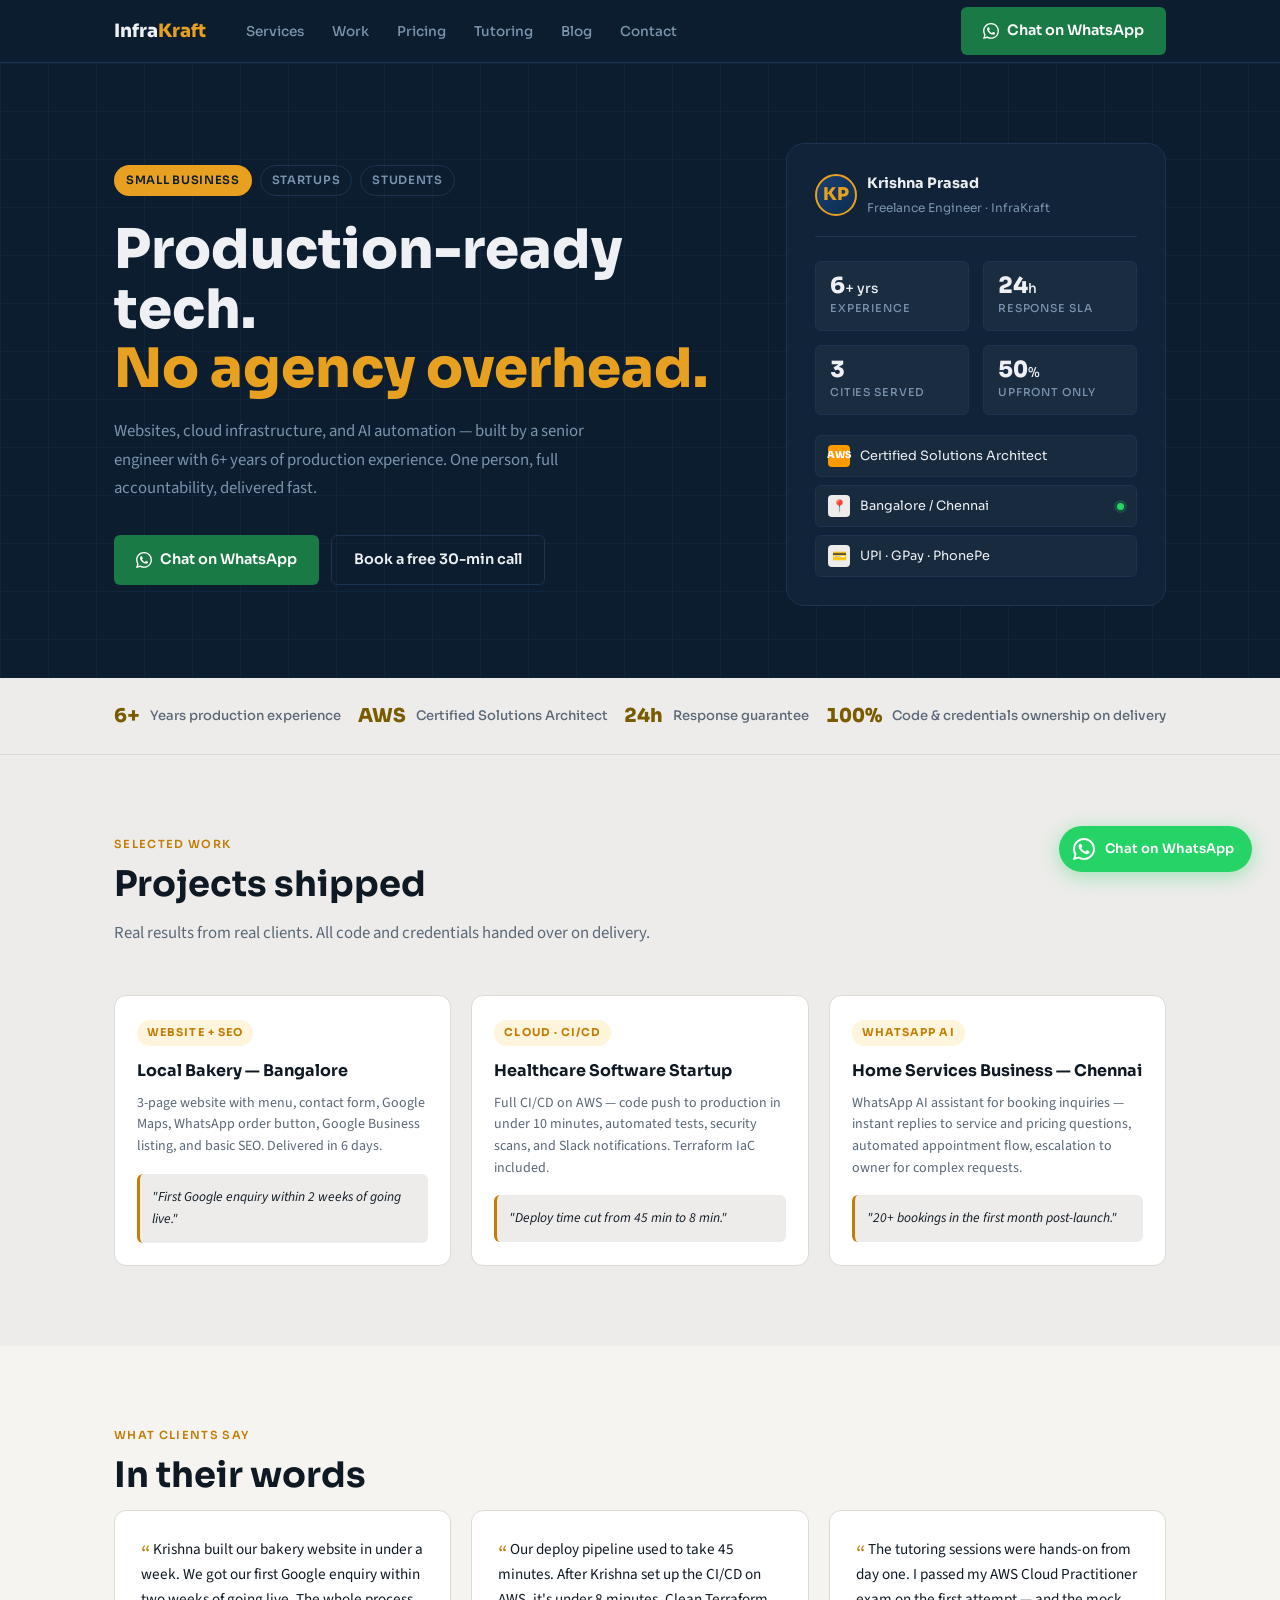
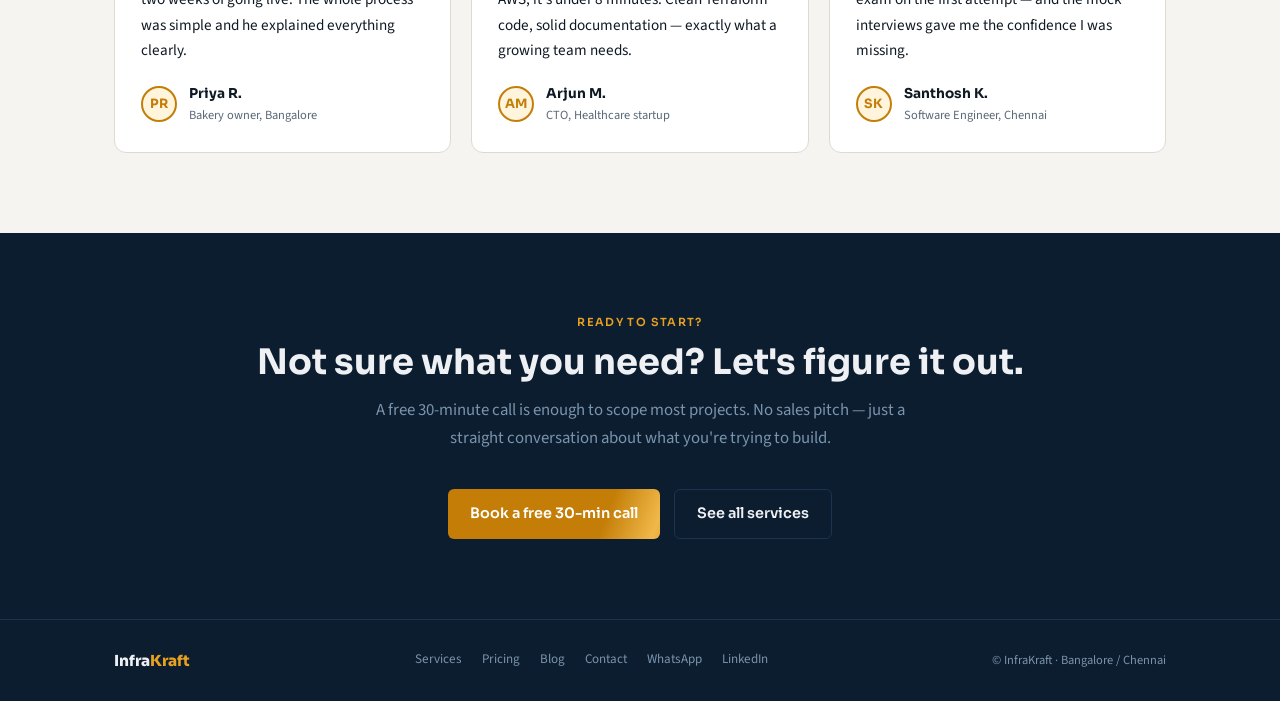
==== commit 804b2f0c: "Split single-page site into 5 pages; fix services and phone number - index.html: home (hero, trust b" ====
--- a/index.html
+++ b/index.html
@@ -5,8 +5,8 @@
 <meta charset="utf-8">
 <meta name="viewport" content="width=device-width, initial-scale=1">
 <title>InfraKraft — Freelance Web, Cloud & AI Services | Bangalore & Chennai</title>
-<meta name="description" content="AWS-certified freelancer offering business websites, cloud & DevOps setup, AI solutions, and Android apps. Serving SMBs and startups across India. Free 30-min discovery call.">
-<meta name="keywords" content="freelance web developer Bangalore, AWS DevOps freelancer India, business website Chennai, CI/CD pipeline freelancer, AI chatbot India, Android app developer">
+<meta name="description" content="AWS-certified freelancer offering business websites, cloud & DevOps setup, and AI automation for Indian SMBs and startups. Free 30-min discovery call.">
+<meta name="keywords" content="freelance web developer Bangalore, AWS DevOps freelancer India, business website Chennai, CI/CD pipeline freelancer, AI chatbot India">
 <meta name="author" content="Krishna Prasad — InfraKraft">
 <link rel="canonical" href="https://theinfrakraft.vercel.app/">
 
@@ -14,15 +14,15 @@
 <meta property="og:type" content="website">
 <meta property="og:url" content="https://theinfrakraft.vercel.app/">
 <meta property="og:title" content="InfraKraft — Web, Cloud & AI for Indian Businesses">
-<meta property="og:description" content="AWS-certified freelancer. Business websites from ₹5,000. Cloud & DevOps, AI solutions, Android apps. Free 30-min call.">
+<meta property="og:description" content="AWS-certified freelancer. Business websites from ₹5,000. Cloud & DevOps, AI automation. Free 30-min call.">
 <meta property="og:image" content="https://theinfrakraft.vercel.app/og-image.png">
 
 <!-- Twitter Card -->
 <meta name="twitter:card" content="summary_large_image">
 <meta name="twitter:title" content="InfraKraft — Web, Cloud & AI for Indian Businesses">
-<meta name="twitter:description" content="AWS-certified freelancer. Business websites from ₹5,000. Cloud & DevOps, AI solutions, Android apps.">
-
-<!-- Favicon (emoji fallback until a real .ico is added) -->
+<meta name="twitter:description" content="AWS-certified freelancer. Business websites from ₹5,000. Cloud & DevOps, AI automation.">
+
+<!-- Favicon -->
 <link rel="icon" href="data:image/svg+xml,<svg xmlns='http://www.w3.org/2000/svg' viewBox='0 0 100 100'><rect width='100' height='100' rx='18' fill='%230B1D2E'/><text y='72' x='50' text-anchor='middle' font-size='62' font-family='system-ui'>⚡</text></svg>">
 
 <!-- Google Analytics -->
@@ -40,9 +40,9 @@
   "@context": "https://schema.org",
   "@type": "LocalBusiness",
   "name": "InfraKraft",
-  "description": "Freelance web, cloud, DevOps, AI, and mobile app services for Indian businesses and startups.",
+  "description": "Freelance web, cloud, DevOps, and AI automation services for Indian businesses and startups.",
   "url": "https://theinfrakraft.vercel.app/",
-  "telephone": "+918148656971",
+  "telephone": "+919989128449",
   "email": "contact.theinfrakraft@gmail.com",
   "address": {
     "@type": "PostalAddress",
@@ -62,1191 +62,14 @@
 <link rel="preconnect" href="https://fonts.gstatic.com" crossorigin>
 <link rel="preload" as="style" href="https://fonts.googleapis.com/css2?family=Sora:wght@400;500;600;700;800&family=Source+Sans+3:wght@400;500;600&display=swap" onload="this.onload=null;this.rel='stylesheet'">
 <noscript><link rel="stylesheet" href="https://fonts.googleapis.com/css2?family=Sora:wght@400;500;600;700;800&family=Source+Sans+3:wght@400;500;600&display=swap"></noscript>
-
-<style>
-/* ── Tokens ── */
-:root {
-  --bg:            #F5F4F0;
-  --bg-hero:       #0B1D2E;
-  --surface:       #FFFFFF;
-  --surface-2:     #EDECEA;
-  --surface-hero:  #112338;
-  --text:          #0F1923;
-  --text-muted:    #5A6878;
-  --text-hero:     #EEF0F4;
-  --text-hero-muted: #7A94AD;
-  --accent:        #C47E08;
-  --accent-bright: #E8A020;
-  --accent-bg:     #FFF4DC;
-  --border:        #DDDAD4;
-  --border-hero:   #1C3450;
-  --green:         #25D366;
-  --green-dark:    #1DAD56;
-  --radius-sm:     6px;
-  --radius:        12px;
-  --radius-lg:     18px;
-  --shadow:        0 2px 12px rgba(11,29,46,0.08);
-  --shadow-md:     0 6px 28px rgba(11,29,46,0.12);
-  --font-head:     'Sora', system-ui, sans-serif;
-  --font-body:     'Source Sans 3', system-ui, sans-serif;
-  --max-w:         1100px;
-}
-
-@media (prefers-color-scheme: dark) {
-  :root:not([data-theme="light"]) {
-    --bg:            #0A1520;
-    --bg-hero:       #060E16;
-    --surface:       #0F2033;
-    --surface-2:     #162840;
-    --surface-hero:  #0D1A2A;
-    --text:          #E8EBF0;
-    --text-muted:    #7A91A8;
-    --text-hero:     #EEF0F4;
-    --text-hero-muted: #7A94AD;
-    --accent:        #E8A020;
-    --accent-bright: #F0B030;
-    --accent-bg:     #251A04;
-    --border:        #1A2E42;
-    --border-hero:   #1C3450;
-  }
-}
-
-:root[data-theme="dark"] {
-  --bg:            #0A1520;
-  --bg-hero:       #060E16;
-  --surface:       #0F2033;
-  --surface-2:     #162840;
-  --surface-hero:  #0D1A2A;
-  --text:          #E8EBF0;
-  --text-muted:    #7A91A8;
-  --text-hero:     #EEF0F4;
-  --text-hero-muted: #7A94AD;
-  --accent:        #E8A020;
-  --accent-bright: #F0B030;
-  --accent-bg:     #251A04;
-  --border:        #1A2E42;
-  --border-hero:   #1C3450;
-}
-
-/* ── Reset ── */
-*, *::before, *::after { box-sizing: border-box; margin: 0; padding: 0; }
-html { scroll-behavior: smooth; -webkit-font-smoothing: antialiased; }
-body {
-  font-family: var(--font-body);
-  font-size: 1rem;
-  line-height: 1.65;
-  color: var(--text);
-  background: var(--bg);
-}
-a { color: inherit; text-decoration: none; }
-img { max-width: 100%; display: block; }
-button { cursor: pointer; font: inherit; border: none; background: none; }
-ul { list-style: none; }
-
-/* ── Utility ── */
-.container { max-width: var(--max-w); margin: 0 auto; padding: 0 24px; }
-.section { padding: 80px 0; }
-.section-label {
-  font-family: var(--font-head);
-  font-size: 0.7rem;
-  font-weight: 600;
-  letter-spacing: 0.12em;
-  text-transform: uppercase;
-  color: var(--accent);
-  margin-bottom: 10px;
-}
-.section-title {
-  font-family: var(--font-head);
-  font-size: clamp(1.6rem, 3vw, 2.2rem);
-  font-weight: 700;
-  color: var(--text);
-  text-wrap: balance;
-  line-height: 1.2;
-  margin-bottom: 14px;
-}
-.section-sub {
-  font-size: 1.05rem;
-  color: var(--text-muted);
-  max-width: 540px;
-  margin-bottom: 48px;
-}
-
-/* ── Buttons ── */
-.btn {
-  display: inline-flex;
-  align-items: center;
-  gap: 8px;
-  padding: 12px 22px;
-  border-radius: var(--radius-sm);
-  font-family: var(--font-head);
-  font-size: 0.9rem;
-  font-weight: 600;
-  transition: opacity 0.15s, transform 0.15s;
-}
-.btn:hover { opacity: 0.88; transform: translateY(-1px); }
-.btn-accent { background: var(--accent); color: #fff; }
-.btn-whatsapp { background: #1a7a45; color: #fff; }
-.btn-whatsapp:hover { background: #15633a; opacity: 1; }
-.btn-ghost {
-  background: transparent;
-  color: var(--text-hero);
-  border: 1.5px solid var(--border-hero);
-}
-.btn-ghost:hover { background: var(--surface-hero); opacity: 1; }
-.btn-outline {
-  background: transparent;
-  color: var(--accent);
-  border: 1.5px solid var(--accent);
-}
-
-/* ── Nav ── */
-.nav {
-  position: sticky;
-  top: 0;
-  z-index: 100;
-  background: var(--bg-hero);
-  border-bottom: 1px solid var(--border-hero);
-}
-.nav-inner {
-  max-width: var(--max-w);
-  margin: 0 auto;
-  padding: 0 24px;
-  height: 62px;
-  display: flex;
-  align-items: center;
-  gap: 40px;
-}
-.nav-logo {
-  font-family: var(--font-head);
-  font-size: 1.15rem;
-  font-weight: 800;
-  color: var(--text-hero);
-  flex-shrink: 0;
-}
-.nav-logo span { color: var(--accent-bright); }
-.nav-links {
-  display: flex;
-  gap: 28px;
-  flex: 1;
-}
-.nav-links a {
-  font-family: var(--font-head);
-  font-size: 0.85rem;
-  font-weight: 500;
-  color: var(--text-hero-muted);
-  transition: color 0.15s;
-}
-.nav-links a:hover { color: var(--text-hero); }
-.nav-cta { margin-left: auto; }
-
-/* ── Hero ── */
-.hero {
-  background: var(--bg-hero);
-  padding: 80px 0 72px;
-  position: relative;
-  overflow: hidden;
-}
-.hero::before {
-  content: '';
-  position: absolute;
-  inset: 0;
-  background-image:
-    linear-gradient(var(--border-hero) 1px, transparent 1px),
-    linear-gradient(90deg, var(--border-hero) 1px, transparent 1px);
-  background-size: 48px 48px;
-  opacity: 0.35;
-  pointer-events: none;
-}
-.hero-inner {
-  max-width: var(--max-w);
-  margin: 0 auto;
-  padding: 0 24px;
-  display: grid;
-  grid-template-columns: 1fr 380px;
-  gap: 56px;
-  align-items: center;
-  position: relative;
-}
-.hero-badges {
-  display: flex;
-  flex-wrap: wrap;
-  gap: 8px;
-  margin-bottom: 24px;
-}
-.hero-badge {
-  font-family: var(--font-head);
-  font-size: 0.72rem;
-  font-weight: 600;
-  letter-spacing: 0.06em;
-  text-transform: uppercase;
-  padding: 5px 11px;
-  border-radius: 100px;
-  border: 1px solid var(--border-hero);
-  color: var(--text-hero-muted);
-}
-.hero-badge.active {
-  background: var(--accent-bright);
-  color: #0B1D2E;
-  border-color: transparent;
-}
-.hero-headline {
-  font-family: var(--font-head);
-  font-size: clamp(2.2rem, 5vw, 3.4rem);
-  font-weight: 800;
-  color: var(--text-hero);
-  line-height: 1.1;
-  text-wrap: balance;
-  margin-bottom: 18px;
-}
-.hero-headline em {
-  font-style: normal;
-  color: var(--accent-bright);
-}
-.hero-sub {
-  font-size: 1.05rem;
-  color: var(--text-hero-muted);
-  max-width: 500px;
-  line-height: 1.7;
-  margin-bottom: 32px;
-}
-.hero-actions { display: flex; gap: 12px; flex-wrap: wrap; }
-
-/* Hero credentials card */
-.cred-card {
-  background: var(--surface-hero);
-  border: 1px solid var(--border-hero);
-  border-radius: var(--radius-lg);
-  padding: 28px;
-  font-family: var(--font-head);
-}
-.cred-card-header {
-  display: flex;
-  align-items: center;
-  gap: 10px;
-  margin-bottom: 24px;
-  padding-bottom: 18px;
-  border-bottom: 1px solid var(--border-hero);
-}
-.cred-avatar {
-  width: 42px; height: 42px;
-  border-radius: 50%;
-  background: linear-gradient(135deg, #1A4070, #0B2D50);
-  border: 2px solid var(--accent-bright);
-  display: flex;
-  align-items: center;
-  justify-content: center;
-  font-size: 1.1rem;
-  font-weight: 800;
-  color: var(--accent-bright);
-  flex-shrink: 0;
-}
-.cred-name {
-  font-size: 0.9rem;
-  font-weight: 700;
-  color: var(--text-hero);
-}
-.cred-title {
-  font-size: 0.75rem;
-  color: var(--text-hero-muted);
-  margin-top: 2px;
-}
-.cred-stats {
-  display: grid;
-  grid-template-columns: 1fr 1fr;
-  gap: 14px;
-  margin-bottom: 20px;
-}
-.cred-stat {
-  background: rgba(255,255,255,0.04);
-  border: 1px solid var(--border-hero);
-  border-radius: var(--radius-sm);
-  padding: 12px 14px;
-}
-.cred-stat-val {
-  font-size: 1.4rem;
-  font-weight: 800;
-  color: var(--text-hero);
-  line-height: 1;
-  font-variant-numeric: tabular-nums;
-}
-.cred-stat-val span { font-size: 0.85rem; font-weight: 500; }
-.cred-stat-lbl {
-  font-size: 0.68rem;
-  font-weight: 500;
-  letter-spacing: 0.08em;
-  text-transform: uppercase;
-  color: var(--text-hero-muted);
-  margin-top: 4px;
-}
-.cred-badges {
-  display: flex;
-  flex-direction: column;
-  gap: 8px;
-}
-.cred-badge-row {
-  display: flex;
-  align-items: center;
-  gap: 10px;
-  padding: 9px 12px;
-  border-radius: var(--radius-sm);
-  background: rgba(255,255,255,0.03);
-  border: 1px solid var(--border-hero);
-  font-size: 0.8rem;
-  color: var(--text-hero);
-}
-.cred-badge-icon {
-  width: 22px; height: 22px;
-  border-radius: 4px;
-  display: flex;
-  align-items: center;
-  justify-content: center;
-  font-size: 0.75rem;
-  flex-shrink: 0;
-}
-.cred-badge-icon.aws { background: #FF9900; color: #fff; font-weight: 800; font-size: 0.6rem; }
-.cred-badge-icon.loc { background: var(--surface-2); color: var(--text-muted); }
-.status-dot {
-  width: 7px; height: 7px;
-  border-radius: 50%;
-  background: var(--green);
-  margin-left: auto;
-  flex-shrink: 0;
-  box-shadow: 0 0 0 3px rgba(37,211,102,0.2);
-}
-
-/* ── Trust bar ── */
-.trust-bar {
-  background: var(--surface-2);
-  border-bottom: 1px solid var(--border);
-  padding: 22px 0;
-}
-.trust-inner {
-  max-width: var(--max-w);
-  margin: 0 auto;
-  padding: 0 24px;
-  display: flex;
-  justify-content: space-around;
-  flex-wrap: wrap;
-  gap: 16px;
-}
-.trust-item {
-  display: flex;
-  align-items: center;
-  gap: 10px;
-  font-family: var(--font-head);
-}
-.trust-val {
-  font-size: 1.2rem;
-  font-weight: 800;
-  color: #7a5c00;
-  font-variant-numeric: tabular-nums;
-}
-.trust-lbl {
-  font-size: 0.82rem;
-  color: var(--text-muted);
-  font-weight: 500;
-}
-
-/* ── Services tabs ── */
-.tabs {
-  display: flex;
-  gap: 4px;
-  background: var(--surface-2);
-  border: 1px solid var(--border);
-  border-radius: var(--radius);
-  padding: 4px;
-  width: fit-content;
-  margin-bottom: 36px;
-}
-.tab-btn {
-  padding: 9px 20px;
-  border-radius: calc(var(--radius) - 4px);
-  font-family: var(--font-head);
-  font-size: 0.85rem;
-  font-weight: 600;
-  color: var(--text-muted);
-  transition: all 0.18s;
-}
-.tab-btn.active {
-  background: var(--surface);
-  color: var(--text);
-  box-shadow: var(--shadow);
-}
-.tab-panel { display: none; }
-.tab-panel.active { display: grid; }
-
-.services-grid {
-  grid-template-columns: repeat(auto-fill, minmax(240px, 1fr));
-  gap: 16px;
-}
-.service-card {
-  background: var(--surface);
-  border: 1px solid var(--border);
-  border-radius: var(--radius);
-  padding: 22px;
-  transition: box-shadow 0.18s, border-color 0.18s;
-}
-.service-card:hover {
-  box-shadow: var(--shadow-md);
-  border-color: var(--accent);
-}
-.service-icon {
-  width: 40px; height: 40px;
-  background: var(--accent-bg);
-  border-radius: var(--radius-sm);
-  display: flex;
-  align-items: center;
-  justify-content: center;
-  font-size: 1.2rem;
-  margin-bottom: 14px;
-}
-.service-name {
-  font-family: var(--font-head);
-  font-size: 0.95rem;
-  font-weight: 700;
-  color: var(--text);
-  margin-bottom: 6px;
-}
-.service-desc {
-  font-size: 0.875rem;
-  color: var(--text-muted);
-  line-height: 1.55;
-}
-
-/* ── Portfolio ── */
-.portfolio-grid {
-  display: grid;
-  grid-template-columns: repeat(3, 1fr);
-  gap: 20px;
-}
-.portfolio-card {
-  background: var(--surface);
-  border: 1px solid var(--border);
-  border-radius: var(--radius);
-  overflow: hidden;
-}
-.portfolio-tag {
-  display: inline-block;
-  font-family: var(--font-head);
-  font-size: 0.68rem;
-  font-weight: 700;
-  letter-spacing: 0.1em;
-  text-transform: uppercase;
-  padding: 4px 10px;
-  border-radius: 100px;
-  background: var(--accent-bg);
-  color: var(--accent);
-  margin-bottom: 12px;
-}
-.portfolio-body { padding: 22px; }
-.portfolio-title {
-  font-family: var(--font-head);
-  font-size: 1rem;
-  font-weight: 700;
-  color: var(--text);
-  margin-bottom: 8px;
-}
-.portfolio-desc {
-  font-size: 0.875rem;
-  color: var(--text-muted);
-  line-height: 1.55;
-  margin-bottom: 16px;
-}
-.portfolio-result {
-  display: flex;
-  align-items: flex-start;
-  gap: 8px;
-  padding: 12px;
-  background: var(--surface-2);
-  border-radius: var(--radius-sm);
-  border-left: 3px solid var(--accent);
-  font-size: 0.85rem;
-  color: var(--text);
-  font-style: italic;
-}
-
-/* ── Blog ── */
-.blog-grid {
-  display: grid;
-  grid-template-columns: repeat(3, 1fr);
-  gap: 24px;
-}
-.blog-card {
-  background: var(--surface);
-  border: 1px solid var(--border);
-  border-radius: var(--radius);
-  padding: 28px;
-  display: flex;
-  flex-direction: column;
-  gap: 12px;
-  transition: border-color 0.2s, box-shadow 0.2s;
-}
-.blog-card:hover { border-color: var(--accent); box-shadow: 0 4px 20px rgba(0,0,0,0.08); }
-.blog-tag {
-  display: inline-block;
-  font-size: 0.72rem;
-  font-weight: 700;
-  letter-spacing: 0.07em;
-  text-transform: uppercase;
-  color: var(--accent);
-  font-family: var(--font-head);
-}
-.blog-title {
-  font-family: var(--font-head);
-  font-size: 1.05rem;
-  font-weight: 700;
-  color: var(--text-strong);
-  line-height: 1.4;
-}
-.blog-excerpt {
-  font-size: 0.9rem;
-  color: var(--text-muted);
-  line-height: 1.65;
-  flex: 1;
-}
-.blog-body {
-  font-size: 0.88rem;
-  color: var(--text);
-  line-height: 1.72;
-  display: none;
-  border-top: 1px solid var(--border);
-  padding-top: 16px;
-  margin-top: 4px;
-}
-.blog-body.open { display: block; }
-.blog-body h3 { font-family: var(--font-head); font-size: 0.85rem; font-weight: 700; color: var(--text-strong); margin: 14px 0 4px; }
-.blog-body p { margin-bottom: 10px; }
-.blog-body p:last-child { margin-bottom: 0; }
-.blog-read-btn {
-  display: inline-flex;
-  align-items: center;
-  gap: 6px;
-  font-family: var(--font-head);
-  font-size: 0.8rem;
-  font-weight: 700;
-  color: var(--accent);
-  background: none;
-  border: none;
-  cursor: pointer;
-  padding: 0;
-  letter-spacing: 0.03em;
-  transition: opacity 0.15s;
-  align-self: flex-start;
-}
-.blog-read-btn:hover { opacity: 0.75; }
-.blog-read-btn svg { transition: transform 0.2s; }
-.blog-read-btn.open svg { transform: rotate(180deg); }
-
-/* ── Testimonials ── */
-.testimonials-grid {
-  display: grid;
-  grid-template-columns: repeat(3, 1fr);
-  gap: 20px;
-}
-.testi-card {
-  background: var(--surface);
-  border: 1px solid var(--border);
-  border-radius: var(--radius);
-  padding: 26px;
-  display: flex;
-  flex-direction: column;
-}
-.testi-quote {
-  font-size: 0.95rem;
-  color: var(--text);
-  line-height: 1.65;
-  flex: 1;
-  margin-bottom: 20px;
-}
-.testi-quote::before { content: '\201C'; color: var(--accent); font-size: 1.4rem; line-height: 0; vertical-align: -0.3em; margin-right: 2px; }
-.testi-author {
-  display: flex;
-  align-items: center;
-  gap: 12px;
-}
-.testi-avatar {
-  width: 36px; height: 36px;
-  border-radius: 50%;
-  background: var(--accent-bg);
-  border: 2px solid var(--accent);
-  display: flex;
-  align-items: center;
-  justify-content: center;
-  font-family: var(--font-head);
-  font-size: 0.8rem;
-  font-weight: 700;
-  color: var(--accent);
-  flex-shrink: 0;
-}
-.testi-name {
-  font-family: var(--font-head);
-  font-size: 0.85rem;
-  font-weight: 700;
-  color: var(--text);
-}
-.testi-role {
-  font-size: 0.78rem;
-  color: var(--text-muted);
-}
-
-/* ── AI section ── */
-.ai-grid {
-  display: grid;
-  grid-template-columns: repeat(3, 1fr);
-  gap: 16px;
-}
-.ai-card {
-  background: var(--bg-hero);
-  border: 1px solid var(--border-hero);
-  border-radius: var(--radius);
-  padding: 22px;
-  position: relative;
-  overflow: hidden;
-}
-.ai-card::after {
-  content: '';
-  position: absolute;
-  top: 0; right: 0;
-  width: 80px; height: 80px;
-  background: radial-gradient(circle, rgba(232,160,32,0.12), transparent 70%);
-  pointer-events: none;
-}
-.ai-card-name {
-  font-family: var(--font-head);
-  font-size: 0.92rem;
-  font-weight: 700;
-  color: var(--text-hero);
-  margin-bottom: 8px;
-}
-.ai-card-desc {
-  font-size: 0.85rem;
-  color: var(--text-hero-muted);
-  line-height: 1.55;
-}
-.ai-icon {
-  font-size: 1.5rem;
-  margin-bottom: 12px;
-  display: block;
-}
-
-/* ── Pricing ── */
-.pricing-grid {
-  display: grid;
-  grid-template-columns: repeat(3, 1fr);
-  gap: 20px;
-  margin-bottom: 40px;
-}
-.price-card {
-  background: var(--surface);
-  border: 1px solid var(--border);
-  border-radius: var(--radius);
-  padding: 28px;
-  position: relative;
-}
-.price-card.featured {
-  border-color: var(--accent);
-  box-shadow: 0 0 0 1px var(--accent);
-}
-.price-badge {
-  position: absolute;
-  top: -11px;
-  left: 50%;
-  transform: translateX(-50%);
-  background: var(--accent);
-  color: #fff;
-  font-family: var(--font-head);
-  font-size: 0.68rem;
-  font-weight: 700;
-  letter-spacing: 0.08em;
-  text-transform: uppercase;
-  padding: 4px 12px;
-  border-radius: 100px;
-  white-space: nowrap;
-}
-.price-tier {
-  font-family: var(--font-head);
-  font-size: 0.75rem;
-  font-weight: 700;
-  letter-spacing: 0.1em;
-  text-transform: uppercase;
-  color: var(--text-muted);
-  margin-bottom: 8px;
-}
-.price-amount {
-  font-family: var(--font-head);
-  font-size: 2rem;
-  font-weight: 800;
-  color: var(--text);
-  font-variant-numeric: tabular-nums;
-  line-height: 1;
-  margin-bottom: 4px;
-}
-.price-amount sup { font-size: 1rem; vertical-align: super; }
-.price-timeline {
-  font-size: 0.82rem;
-  color: var(--text-muted);
-  margin-bottom: 20px;
-}
-.price-features {
-  display: flex;
-  flex-direction: column;
-  gap: 9px;
-  margin-bottom: 24px;
-}
-.price-feature {
-  display: flex;
-  align-items: flex-start;
-  gap: 8px;
-  font-size: 0.875rem;
-  color: var(--text);
-}
-.price-feature::before {
-  content: '✓';
-  color: var(--accent);
-  font-weight: 700;
-  flex-shrink: 0;
-  line-height: 1.55;
-}
-.price-cta { width: 100%; justify-content: center; }
-
-.cloud-pricing {
-  background: var(--surface-2);
-  border: 1px solid var(--border);
-  border-radius: var(--radius);
-  padding: 28px;
-  display: grid;
-  grid-template-columns: repeat(3, 1fr);
-  gap: 24px;
-}
-.cloud-item {}
-.cloud-service {
-  font-family: var(--font-head);
-  font-size: 0.88rem;
-  font-weight: 700;
-  color: var(--text);
-  margin-bottom: 4px;
-}
-.cloud-from {
-  font-size: 0.78rem;
-  color: var(--text-muted);
-  margin-bottom: 2px;
-}
-.cloud-price {
-  font-family: var(--font-head);
-  font-size: 1.2rem;
-  font-weight: 800;
-  color: #7a5c00;
-  font-variant-numeric: tabular-nums;
-}
-.cloud-scope {
-  font-size: 0.78rem;
-  color: var(--text-muted);
-  margin-top: 4px;
-  line-height: 1.4;
-}
-
-/* ── Tutoring ── */
-.tutoring-layout {
-  display: grid;
-  grid-template-columns: 1fr 340px;
-  gap: 40px;
-  align-items: start;
-}
-.course-table { width: 100%; border-collapse: collapse; }
-.course-table th {
-  text-align: left;
-  font-family: var(--font-head);
-  font-size: 0.72rem;
-  font-weight: 700;
-  letter-spacing: 0.1em;
-  text-transform: uppercase;
-  color: var(--text-muted);
-  padding: 10px 14px;
-  border-bottom: 1px solid var(--border);
-}
-.course-table td {
-  padding: 13px 14px;
-  font-size: 0.9rem;
-  color: var(--text);
-  border-bottom: 1px solid var(--border);
-}
-.course-table tr:last-child td { border-bottom: none; }
-.course-table tr:hover td { background: var(--surface-2); }
-.course-level {
-  display: inline-block;
-  font-family: var(--font-head);
-  font-size: 0.7rem;
-  font-weight: 600;
-  padding: 2px 8px;
-  border-radius: 100px;
-  background: var(--surface-2);
-  color: var(--text-muted);
-  border: 1px solid var(--border);
-}
-.course-price {
-  font-family: var(--font-head);
-  font-weight: 700;
-  color: var(--accent);
-  font-variant-numeric: tabular-nums;
-}
-.mentorship-card {
-  background: var(--bg-hero);
-  border: 1px solid var(--border-hero);
-  border-radius: var(--radius);
-  padding: 26px;
-  color: var(--text-hero);
-}
-.mentorship-card h3 {
-  font-family: var(--font-head);
-  font-size: 1.05rem;
-  font-weight: 700;
-  margin-bottom: 10px;
-  color: var(--accent-bright);
-}
-.mentorship-card p {
-  font-size: 0.875rem;
-  color: var(--text-hero-muted);
-  line-height: 1.6;
-  margin-bottom: 16px;
-}
-.mentorship-perks {
-  display: flex;
-  flex-direction: column;
-  gap: 8px;
-  margin-bottom: 20px;
-}
-.mentorship-perk {
-  display: flex;
-  align-items: center;
-  gap: 8px;
-  font-size: 0.85rem;
-  color: var(--text-hero);
-}
-.mentorship-perk::before { content: '→'; color: var(--accent-bright); font-weight: 700; }
-
-/* ── FAQ ── */
-.faq-list { display: flex; flex-direction: column; gap: 2px; max-width: 720px; }
-.faq-item {
-  border: 1px solid var(--border);
-  border-radius: var(--radius-sm);
-  overflow: hidden;
-}
-.faq-item summary {
-  list-style: none;
-  padding: 16px 20px;
-  font-family: var(--font-head);
-  font-size: 0.92rem;
-  font-weight: 600;
-  color: var(--text);
-  cursor: pointer;
-  display: flex;
-  justify-content: space-between;
-  align-items: center;
-  gap: 12px;
-  background: var(--surface);
-  transition: background 0.15s;
-}
-.faq-item summary:hover { background: var(--surface-2); }
-.faq-item summary::after { content: '+'; color: var(--accent); font-size: 1.2rem; flex-shrink: 0; }
-.faq-item[open] summary::after { content: '−'; }
-.faq-item[open] summary { background: var(--surface-2); }
-.faq-body {
-  padding: 14px 20px 18px;
-  font-size: 0.9rem;
-  color: var(--text-muted);
-  line-height: 1.65;
-  background: var(--surface);
-  border-top: 1px solid var(--border);
-}
-
-/* ── Contact ── */
-.contact-section { background: var(--bg-hero); }
-.contact-inner {
-  max-width: var(--max-w);
-  margin: 0 auto;
-  padding: 80px 24px;
-  display: grid;
-  grid-template-columns: 1fr 1fr;
-  gap: 60px;
-  align-items: start;
-}
-.contact-heading {
-  font-family: var(--font-head);
-  font-size: clamp(1.6rem, 3vw, 2.2rem);
-  font-weight: 800;
-  color: var(--text-hero);
-  text-wrap: balance;
-  margin-bottom: 12px;
-}
-.contact-sub {
-  font-size: 1rem;
-  color: var(--text-hero-muted);
-  margin-bottom: 32px;
-  line-height: 1.65;
-}
-.contact-channels { display: flex; flex-direction: column; gap: 12px; }
-.contact-channel {
-  display: flex;
-  align-items: center;
-  gap: 14px;
-  padding: 14px 18px;
-  background: var(--surface-hero);
-  border: 1px solid var(--border-hero);
-  border-radius: var(--radius-sm);
-  font-size: 0.9rem;
-  color: var(--text-hero);
-  transition: border-color 0.15s;
-}
-.contact-channel:hover { border-color: var(--accent-bright); }
-.contact-channel-icon {
-  width: 36px; height: 36px;
-  border-radius: var(--radius-sm);
-  display: flex;
-  align-items: center;
-  justify-content: center;
-  font-size: 1rem;
-  flex-shrink: 0;
-}
-.contact-channel-icon.wa { background: var(--green); }
-.contact-channel-icon.mail { background: #4285F4; }
-.contact-channel-icon.cal { background: var(--accent); }
-.contact-channel-label { font-size: 0.75rem; color: var(--text-hero-muted); margin-top: 1px; }
-
-.contact-form {
-  display: flex;
-  flex-direction: column;
-  gap: 14px;
-}
-.form-row { display: grid; grid-template-columns: 1fr 1fr; gap: 14px; }
-.form-field { display: flex; flex-direction: column; gap: 6px; }
-.form-field label {
-  font-family: var(--font-head);
-  font-size: 0.75rem;
-  font-weight: 600;
-  letter-spacing: 0.06em;
-  text-transform: uppercase;
-  color: var(--text-hero-muted);
-}
-.form-field input,
-.form-field select,
-.form-field textarea {
-  background: var(--surface-hero);
-  border: 1px solid var(--border-hero);
-  border-radius: var(--radius-sm);
-  padding: 11px 14px;
-  font-family: var(--font-body);
-  font-size: 0.9rem;
-  color: var(--text-hero);
-  outline: none;
-  transition: border-color 0.15s;
-}
-.form-field input::placeholder,
-.form-field textarea::placeholder { color: var(--text-hero-muted); }
-.form-field input:focus,
-.form-field select:focus,
-.form-field textarea:focus { border-color: var(--accent-bright); }
-.form-field select option { background: #112338; }
-.form-field textarea { resize: vertical; min-height: 100px; }
-.form-submit { width: 100%; justify-content: center; padding: 14px; font-size: 0.95rem; }
-
-/* ── Footer ── */
-.footer {
-  background: var(--bg-hero);
-  border-top: 1px solid var(--border-hero);
-  padding: 28px 0;
-}
-.footer-inner {
-  max-width: var(--max-w);
-  margin: 0 auto;
-  padding: 0 24px;
-  display: flex;
-  align-items: center;
-  justify-content: space-between;
-  flex-wrap: wrap;
-  gap: 12px;
-}
-.footer-logo {
-  font-family: var(--font-head);
-  font-size: 0.95rem;
-  font-weight: 800;
-  color: var(--text-hero);
-}
-.footer-logo span { color: var(--accent-bright); }
-.footer-links {
-  display: flex;
-  gap: 20px;
-}
-.footer-links a {
-  font-size: 0.82rem;
-  color: var(--text-hero-muted);
-  transition: color 0.15s;
-}
-.footer-links a:hover { color: var(--text-hero); }
-.footer-copy {
-  font-size: 0.78rem;
-  color: var(--text-hero-muted);
-}
-
-/* ── Floating WhatsApp button ── */
-.wa-float {
-  position: fixed;
-  bottom: 28px;
-  right: 28px;
-  z-index: 999;
-  display: flex;
-  align-items: center;
-  gap: 10px;
-  background: #25D366;
-  color: #fff;
-  font-family: var(--font-head);
-  font-size: 0.82rem;
-  font-weight: 600;
-  padding: 12px 18px 12px 14px;
-  border-radius: 50px;
-  text-decoration: none;
-  box-shadow: 0 4px 20px rgba(37,211,102,0.4);
-  transition: transform 0.2s ease, box-shadow 0.2s ease;
-}
-.wa-float:hover {
-  transform: translateY(-3px);
-  box-shadow: 0 8px 28px rgba(37,211,102,0.5);
-}
-.wa-float svg { flex-shrink: 0; }
-@media (max-width: 480px) {
-  .wa-float span { display: none; }
-  .wa-float { padding: 14px; border-radius: 50%; }
-}
-
-/* ── Responsive ── */
-@media (max-width: 820px) {
-  .hero-inner { grid-template-columns: 1fr; }
-  .cred-card { display: none; }
-  .portfolio-grid { grid-template-columns: 1fr; }
-  .testimonials-grid { grid-template-columns: 1fr; }
-  .blog-grid { grid-template-columns: 1fr; }
-  .ai-grid { grid-template-columns: 1fr 1fr; }
-  .pricing-grid { grid-template-columns: 1fr; }
-  .cloud-pricing { grid-template-columns: 1fr 1fr; }
-  .tutoring-layout { grid-template-columns: 1fr; }
-  .contact-inner { grid-template-columns: 1fr; gap: 40px; }
-  .nav-links { display: none; }
-  .form-row { grid-template-columns: 1fr; }
-}
-
-@media (max-width: 540px) {
-  .ai-grid { grid-template-columns: 1fr; }
-  .cloud-pricing { grid-template-columns: 1fr; }
-  .section { padding: 56px 0; }
-}
-
-/* ── Motion ── */
-@keyframes fadeUp {
-  from { opacity: 0; transform: translateY(28px); }
-  to   { opacity: 1; transform: translateY(0); }
-}
-@keyframes gridDrift {
-  0%   { background-position: 0 0, 0 0; }
-  100% { background-position: 48px 48px, 48px 48px; }
-}
-@keyframes floatCard {
-  0%, 100% { transform: translateY(0px); }
-  50%       { transform: translateY(-8px); }
-}
-@keyframes pulseGreen {
-  0%, 100% { box-shadow: 0 0 0 3px rgba(37,211,102,0.25); }
-  50%       { box-shadow: 0 0 0 8px rgba(37,211,102,0.06); }
-}
-@keyframes shimmer {
-  0%   { background-position: -200% center; }
-  100% { background-position: 200% center; }
-}
-
-/* Hero staggered entrance */
-.hero-badges   { animation: fadeUp 0.55s cubic-bezier(0.22,1,0.36,1) 0.05s both; }
-.hero-headline { animation: fadeUp 0.65s cubic-bezier(0.22,1,0.36,1) 0.20s both; }
-.hero-sub      { animation: fadeUp 0.65s cubic-bezier(0.22,1,0.36,1) 0.35s both; }
-.hero-actions  { animation: fadeUp 0.65s cubic-bezier(0.22,1,0.36,1) 0.50s both; }
-.cred-card     { animation: fadeUp 0.75s cubic-bezier(0.22,1,0.36,1) 0.30s both,
-                             floatCard 5s ease-in-out 1.5s infinite; }
-
-/* Animated hero grid */
-.hero::before { animation: gridDrift 20s linear infinite; }
-
-/* Status dot pulse */
-.status-dot { animation: pulseGreen 2.2s ease-in-out infinite; }
-
-/* Accent button shimmer */
-.btn-accent {
-  background: linear-gradient(110deg, var(--accent) 38%, #f0b848 50%, var(--accent) 62%);
-  background-size: 200% auto;
-  animation: shimmer 4s linear 2s infinite;
-}
-
-/* Scroll reveal base */
-.reveal {
-  opacity: 0;
-  transform: translateY(30px);
-  transition: opacity 0.55s cubic-bezier(0.22,1,0.36,1),
-              transform 0.55s cubic-bezier(0.22,1,0.36,1);
-}
-.reveal.visible { opacity: 1; transform: translateY(0); }
-
-/* Stagger grid children */
-.reveal-stagger > * {
-  opacity: 0;
-  transform: translateY(26px);
-  transition: opacity 0.5s cubic-bezier(0.22,1,0.36,1),
-              transform 0.5s cubic-bezier(0.22,1,0.36,1);
-}
-.reveal-stagger.visible > *:nth-child(1) { transition-delay: 0.00s; opacity:1; transform:none; }
-.reveal-stagger.visible > *:nth-child(2) { transition-delay: 0.08s; opacity:1; transform:none; }
-.reveal-stagger.visible > *:nth-child(3) { transition-delay: 0.16s; opacity:1; transform:none; }
-.reveal-stagger.visible > *:nth-child(4) { transition-delay: 0.24s; opacity:1; transform:none; }
-.reveal-stagger.visible > *:nth-child(5) { transition-delay: 0.32s; opacity:1; transform:none; }
-.reveal-stagger.visible > *:nth-child(6) { transition-delay: 0.40s; opacity:1; transform:none; }
-
-/* Service icon micro-scale */
-.service-icon { transition: transform 0.22s ease; }
-.service-card:hover .service-icon { transform: scale(1.15); }
-
-/* AI card hover lift */
-.ai-card { transition: transform 0.22s ease, border-color 0.22s ease, box-shadow 0.22s ease; }
-.ai-card:hover { transform: translateY(-5px); border-color: rgba(232,160,32,0.45); box-shadow: 0 10px 36px rgba(232,160,32,0.12); }
-
-/* Portfolio + testimonial hover */
-.portfolio-card { transition: transform 0.22s ease, box-shadow 0.22s ease; }
-.portfolio-card:hover { transform: translateY(-5px); box-shadow: var(--shadow-md); }
-.testi-card { transition: transform 0.22s ease, box-shadow 0.22s ease; }
-.testi-card:hover { transform: translateY(-4px); box-shadow: var(--shadow-md); }
-
-@media (prefers-reduced-motion: reduce) {
-  *, *::before, *::after { animation: none !important; transition: none !important; }
-  .reveal, .reveal-stagger > * { opacity: 1 !important; transform: none !important; }
-}
-</style>
+<link rel="stylesheet" href="style.css">
 </head>
 <body>
 
-<!-- NAV -->
-<nav class="nav">
-  <div class="nav-inner">
-    <a href="#" class="nav-logo">Infra<span>Kraft</span></a>
-    <ul class="nav-links">
-      <li><a href="#services">Services</a></li>
-      <li><a href="#work">Work</a></li>
-      <li><a href="#pricing">Pricing</a></li>
-      <li><a href="#tutoring">Tutoring</a></li>
-      <li><a href="#blog">Blog</a></li>
-      <li><a href="#faq">FAQ</a></li>
-    </ul>
-    <a href="https://wa.me/918148656971" class="btn btn-whatsapp nav-cta" target="_blank" rel="noopener">
-      <svg width="15" height="15" viewBox="0 0 24 24" fill="currentColor"><path d="M17.472 14.382c-.297-.149-1.758-.867-2.03-.967-.273-.099-.471-.148-.67.15-.197.297-.767.966-.94 1.164-.173.199-.347.223-.644.075-.297-.15-1.255-.463-2.39-1.475-.883-.788-1.48-1.761-1.653-2.059-.173-.297-.018-.458.13-.606.134-.133.298-.347.446-.52.149-.174.198-.298.298-.497.099-.198.05-.371-.025-.52-.075-.149-.669-1.612-.916-2.207-.242-.579-.487-.5-.669-.51-.173-.008-.371-.01-.57-.01-.198 0-.52.074-.792.372-.272.297-1.04 1.016-1.04 2.479 0 1.462 1.065 2.875 1.213 3.074.149.198 2.096 3.2 5.077 4.487.709.306 1.262.489 1.694.625.712.227 1.36.195 1.871.118.571-.085 1.758-.719 2.006-1.413.248-.694.248-1.289.173-1.413-.074-.124-.272-.198-.57-.347m-5.421 7.403h-.004a9.87 9.87 0 01-5.031-1.378l-.361-.214-3.741.982.998-3.648-.235-.374a9.86 9.86 0 01-1.51-5.26c.001-5.45 4.436-9.884 9.888-9.884 2.64 0 5.122 1.03 6.988 2.898a9.825 9.825 0 012.893 6.994c-.003 5.45-4.437 9.884-9.885 9.884m8.413-18.297A11.815 11.815 0 0012.05 0C5.495 0 .16 5.335.157 11.892c0 2.096.547 4.142 1.588 5.945L.057 24l6.305-1.654a11.882 11.882 0 005.683 1.448h.005c6.554 0 11.89-5.335 11.893-11.893a11.821 11.821 0 00-3.48-8.413z"/></svg>
-      WhatsApp
-    </a>
-  </div>
-</nav>
+<div id="nav-root"></div>
 
 <main id="main-content">
+
 <!-- HERO -->
 <section class="hero">
   <div class="hero-inner">
@@ -1261,10 +84,10 @@
         <em>No agency overhead.</em>
       </h1>
       <p class="hero-sub">
-        Websites, apps, cloud infrastructure, and AI — built by a senior engineer with 6+ years of production experience. One person, full accountability, delivered fast.
+        Websites, cloud infrastructure, and AI automation — built by a senior engineer with 6+ years of production experience. One person, full accountability, delivered fast.
       </p>
       <div class="hero-actions">
-        <a href="https://wa.me/918148656971" class="btn btn-whatsapp" target="_blank" rel="noopener">
+        <a href="https://wa.me/919989128449" class="btn btn-whatsapp" target="_blank" rel="noopener">
           <svg width="16" height="16" viewBox="0 0 24 24" fill="currentColor"><path d="M17.472 14.382c-.297-.149-1.758-.867-2.03-.967-.273-.099-.471-.148-.67.15-.197.297-.767.966-.94 1.164-.173.199-.347.223-.644.075-.297-.15-1.255-.463-2.39-1.475-.883-.788-1.48-1.761-1.653-2.059-.173-.297-.018-.458.13-.606.134-.133.298-.347.446-.52.149-.174.198-.298.298-.497.099-.198.05-.371-.025-.52-.075-.149-.669-1.612-.916-2.207-.242-.579-.487-.5-.669-.51-.173-.008-.371-.01-.57-.01-.198 0-.52.074-.792.372-.272.297-1.04 1.016-1.04 2.479 0 1.462 1.065 2.875 1.213 3.074.149.198 2.096 3.2 5.077 4.487.709.306 1.262.489 1.694.625.712.227 1.36.195 1.871.118.571-.085 1.758-.719 2.006-1.413.248-.694.248-1.289.173-1.413-.074-.124-.272-.198-.57-.347m-5.421 7.403h-.004a9.87 9.87 0 01-5.031-1.378l-.361-.214-3.741.982.998-3.648-.235-.374a9.86 9.86 0 01-1.51-5.26c.001-5.45 4.436-9.884 9.888-9.884 2.64 0 5.122 1.03 6.988 2.898a9.825 9.825 0 012.893 6.994c-.003 5.45-4.437 9.884-9.885 9.884m8.413-18.297A11.815 11.815 0 0012.05 0C5.495 0 .16 5.335.157 11.892c0 2.096.547 4.142 1.588 5.945L.057 24l6.305-1.654a11.882 11.882 0 005.683 1.448h.005c6.554 0 11.89-5.335 11.893-11.893a11.821 11.821 0 00-3.48-8.413z"/></svg>
           Chat on WhatsApp
         </a>
@@ -1338,101 +161,6 @@
     </div>
   </div>
 </div>
-
-<!-- SERVICES -->
-<section class="section" id="services">
-  <div class="container">
-    <div class="section-label">What I build</div>
-    <h2 class="section-title">Services for every stage</h2>
-    <p class="section-sub">Whether you're a shop owner, a startup founder, or a fresher preparing for interviews — there's a service for where you are right now.</p>
-
-    <div class="tabs" role="tablist">
-      <button class="tab-btn active" role="tab" onclick="switchTab(this,'businesses')">For Businesses</button>
-      <button class="tab-btn" role="tab" onclick="switchTab(this,'startups')">For Startups</button>
-      <button class="tab-btn" role="tab" onclick="switchTab(this,'students')">For Students</button>
-    </div>
-
-    <div id="tab-businesses" class="tab-panel active">
-      <div class="services-grid">
-        <div class="service-card">
-          <div class="service-icon">🌐</div>
-          <div class="service-name">Business Website</div>
-          <div class="service-desc">Professional, mobile-friendly site for your shop, salon, or restaurant. Contact form, Google Maps, WhatsApp button, SSL included.</div>
-        </div>
-        <div class="service-card">
-          <div class="service-icon">🛒</div>
-          <div class="service-name">E-Commerce Store</div>
-          <div class="service-desc">Online store with Razorpay/UPI/GPay payments, order tracking, product listings, and mobile-first design.</div>
-        </div>
-        <div class="service-card">
-          <div class="service-icon">📱</div>
-          <div class="service-name">Android App</div>
-          <div class="service-desc">Booking, catalogue, or delivery tracking app. Push notifications, works on all Android phones, Play Store listing included.</div>
-        </div>
-        <div class="service-card">
-          <div class="service-icon">📣</div>
-          <div class="service-name">Digital Marketing</div>
-          <div class="service-desc">Instagram Reels, Facebook posts, Google Ads, Google Business listing, WhatsApp Business setup. Monthly plans available.</div>
-        </div>
-        <div class="service-card">
-          <div class="service-icon">🎨</div>
-          <div class="service-name">Logo & Branding</div>
-          <div class="service-desc">Logo, colour palette, and brand kit for your website, visiting card, and social media.</div>
-        </div>
-        <div class="service-card">
-          <div class="service-icon">🔧</div>
-          <div class="service-name">Website Maintenance</div>
-          <div class="service-desc">Monthly plan — content updates, uptime monitoring, security patches, and daily backups.</div>
-        </div>
-      </div>
-    </div>
-
-    <div id="tab-startups" class="tab-panel">
-      <div class="services-grid">
-        <div class="service-card">
-          <div class="service-icon">⚙️</div>
-          <div class="service-name">Cloud & DevOps Setup</div>
-          <div class="service-desc">AWS from scratch — EC2, S3, ECS, IAM, VPC. CI/CD with GitHub Actions or Jenkins. Terraform IaC included. Runbook on handover.</div>
-        </div>
-        <div class="service-card">
-          <div class="service-icon">🧩</div>
-          <div class="service-name">Custom Web App</div>
-          <div class="service-desc">Booking systems, dashboards, internal portals. Python, Flask, AWS, Docker — end to end, with documentation.</div>
-        </div>
-        <div class="service-card">
-          <div class="service-icon">🔒</div>
-          <div class="service-name">Security Audit</div>
-          <div class="service-desc">OWASP, SSL, IAM, exposed credentials — one-time audit of your website, app, or cloud setup. Written report delivered.</div>
-        </div>
-      </div>
-    </div>
-
-    <div id="tab-students" class="tab-panel">
-      <div class="services-grid">
-        <div class="service-card">
-          <div class="service-icon">☁️</div>
-          <div class="service-name">Cloud & AWS Tutoring</div>
-          <div class="service-desc">Hands-on sessions via Google Meet. AWS Cloud Fundamentals from beginner to certification-ready. ₹600/course.</div>
-        </div>
-        <div class="service-card">
-          <div class="service-icon">🐋</div>
-          <div class="service-name">Docker & Kubernetes</div>
-          <div class="service-desc">Real-world container and orchestration labs. Intermediate to advanced. ₹800/course.</div>
-        </div>
-        <div class="service-card">
-          <div class="service-icon">🎯</div>
-          <div class="service-name">DevOps Interview Coaching</div>
-          <div class="service-desc">Mock interviews, resume review, LinkedIn profile feedback, and a completion letter for your resume. ₹600/course.</div>
-        </div>
-        <div class="service-card">
-          <div class="service-icon">🏗️</div>
-          <div class="service-name">Terraform & IaC</div>
-          <div class="service-desc">Infrastructure as Code from scratch — intermediate to advanced. Hands-on with real AWS environments. ₹700/course.</div>
-        </div>
-      </div>
-    </div>
-  </div>
-</section>
 
 <!-- PORTFOLIO -->
 <section class="section" id="work" style="background: var(--surface-2);">
@@ -1452,17 +180,17 @@
       </div>
       <div class="portfolio-card">
         <div class="portfolio-body">
-          <span class="portfolio-tag">DevOps · CI/CD</span>
+          <span class="portfolio-tag">Cloud · CI/CD</span>
           <div class="portfolio-title">Healthcare Software Startup</div>
-          <div class="portfolio-desc">Full CI/CD on AWS — code push to production in under 10 minutes, automated tests, security scans, and Slack notifications.</div>
+          <div class="portfolio-desc">Full CI/CD on AWS — code push to production in under 10 minutes, automated tests, security scans, and Slack notifications. Terraform IaC included.</div>
           <div class="portfolio-result">"Deploy time cut from 45 min to 8 min."</div>
         </div>
       </div>
       <div class="portfolio-card">
         <div class="portfolio-body">
-          <span class="portfolio-tag">Mobile App</span>
+          <span class="portfolio-tag">WhatsApp AI</span>
           <div class="portfolio-title">Home Services Business — Chennai</div>
-          <div class="portfolio-desc">Android app for booking home cleaning — slot selection, Razorpay payment, booking confirmation SMS, and admin dashboard.</div>
+          <div class="portfolio-desc">WhatsApp AI assistant for booking inquiries — instant replies to service and pricing questions, automated appointment flow, escalation to owner for complex requests.</div>
           <div class="portfolio-result">"20+ bookings in the first month post-launch."</div>
         </div>
       </div>
@@ -1511,550 +239,49 @@
   </div>
 </section>
 
-<!-- AI SERVICES -->
-<section class="section" style="background: var(--bg-hero);">
+<!-- HOME CTA -->
+<section class="section" style="background: var(--bg-hero); text-align: center;">
   <div class="container">
-    <div class="section-label" style="color: var(--accent-bright);">AI & Automation</div>
-    <h2 class="section-title" style="color: var(--text-hero);">Make your business work while you sleep</h2>
-    <p class="section-sub" style="color: var(--text-hero-muted);">AI tools built for Indian businesses — connected to WhatsApp, your website, your CRM, and your workflow.</p>
-
-    <div class="ai-grid reveal-stagger">
-      <div class="ai-card">
-        <span class="ai-icon">💬</span>
-        <div class="ai-card-name">AI Chatbot for Your Website</div>
-        <div class="ai-card-desc">Chat widget trained on your business, answering customer questions 24/7 in your brand voice.</div>
-      </div>
-      <div class="ai-card">
-        <span class="ai-icon">📲</span>
-        <div class="ai-card-name">WhatsApp AI Assistant</div>
-        <div class="ai-card-desc">AI replies automatically to order queries, appointment confirmations, and catalogue requests on WhatsApp.</div>
-      </div>
-      <div class="ai-card">
-        <span class="ai-icon">⚡</span>
-        <div class="ai-card-name">Business Automation</div>
-        <div class="ai-card-desc">Automate follow-ups, invoice reminders, and lead scoring. Connects with Google Sheets, CRM, and email.</div>
-      </div>
-      <div class="ai-card">
-        <span class="ai-icon">🎯</span>
-        <div class="ai-card-name">AI Product Recommender</div>
-        <div class="ai-card-desc">Recommends products based on what a customer is looking for, their budget, and past behaviour.</div>
-      </div>
-      <div class="ai-card">
-        <span class="ai-icon">✍️</span>
-        <div class="ai-card-name">AI Social Content</div>
-        <div class="ai-card-desc">Writes Instagram captions, Facebook posts, and WhatsApp broadcasts in your tone, on a schedule.</div>
-      </div>
-      <div class="ai-card">
-        <span class="ai-icon">🛠️</span>
-        <div class="ai-card-name">Custom AI</div>
-        <div class="ai-card-desc">Internal knowledge base, document Q&A, AI-powered search, or a bespoke use case. Quoted after a free call.</div>
-      </div>
-    </div>
-  </div>
-</section>
-
-<!-- PRICING -->
-<section class="section" id="pricing">
-  <div class="container">
-    <div class="section-label">Transparent pricing</div>
-    <h2 class="section-title">Websites & Apps</h2>
-    <p class="section-sub">Fixed prices for most projects. Complex builds are quoted individually after a free 30-min scoping call — no surprises.</p>
-
-    <div class="pricing-grid reveal-stagger" style="margin-bottom:40px">
-      <div class="price-card">
-        <div class="price-tier">Starter</div>
-        <div class="price-amount"><sup>₹</sup>5,000</div>
-        <div class="price-timeline">Delivered in 5–7 days</div>
-        <div class="price-features">
-          <div class="price-feature">Up to 3 pages, mobile-friendly</div>
-          <div class="price-feature">Contact form + WhatsApp button</div>
-          <div class="price-feature">Google Maps integration</div>
-          <div class="price-feature">SSL + hosting setup</div>
-          <div class="price-feature">1 month free support</div>
-        </div>
-        <a href="https://wa.me/918148656971?text=Hi, I'm interested in the Starter Website" class="btn btn-outline price-cta" target="_blank" rel="noopener">Get started</a>
-      </div>
-
-      <div class="price-card featured">
-        <div class="price-badge">Most popular</div>
-        <div class="price-tier">Business</div>
-        <div class="price-amount"><sup>₹</sup>15,000</div>
-        <div class="price-timeline">Delivered in 10–14 days</div>
-        <div class="price-features">
-          <div class="price-feature">Up to 8 pages, custom design</div>
-          <div class="price-feature">Blog / portfolio section</div>
-          <div class="price-feature">SEO + Google Analytics</div>
-          <div class="price-feature">WhatsApp Business integration</div>
-          <div class="price-feature">3 months free support</div>
-        </div>
-        <a href="https://wa.me/918148656971?text=Hi, I'm interested in the Business Website" class="btn btn-accent price-cta" target="_blank" rel="noopener">Get started</a>
-      </div>
-
-      <div class="price-card">
-        <div class="price-tier">Monthly Retainer</div>
-        <div class="price-amount"><sup>₹</sup>8,000<span style="font-size:1rem;font-weight:500">/mo</span></div>
-        <div class="price-timeline">Ongoing · cancel anytime</div>
-        <div class="price-features">
-          <div class="price-feature">20 hrs/month development</div>
-          <div class="price-feature">Priority 4h response time</div>
-          <div class="price-feature">Content updates + bug fixes</div>
-          <div class="price-feature">Uptime monitoring + backups</div>
-          <div class="price-feature">Monthly performance report</div>
-        </div>
-        <a href="https://wa.me/918148656971?text=Hi, I'm interested in the Monthly Retainer" class="btn btn-outline price-cta" target="_blank" rel="noopener">Get started</a>
-      </div>
-    </div>
-
-    <h3 style="font-family: var(--font-head); font-size: 1.1rem; font-weight: 700; color: var(--text); margin-bottom: 16px;">Cloud, DevOps & AI</h3>
-    <div class="cloud-pricing">
-      <div class="cloud-item">
-        <div class="cloud-service">AWS Cloud Setup</div>
-        <div class="cloud-from">Starting from</div>
-        <div class="cloud-price">₹8,000</div>
-        <div class="cloud-scope">EC2, S3, VPC, IAM, Terraform. Typical project ₹8,000–₹18,000 depending on complexity.</div>
-      </div>
-      <div class="cloud-item">
-        <div class="cloud-service">CI/CD Pipeline</div>
-        <div class="cloud-from">Starting from</div>
-        <div class="cloud-price">₹6,000</div>
-        <div class="cloud-scope">GitHub Actions, Docker, Slack alerts. Most pipelines land between ₹6,000–₹12,000.</div>
-      </div>
-      <div class="cloud-item">
-        <div class="cloud-service">AI Solutions</div>
-        <div class="cloud-from">Starting from</div>
-        <div class="cloud-price">₹8,999</div>
-        <div class="cloud-scope">Chatbot or WhatsApp bot from ₹8,999. Full automation suite ₹15,000–₹35,000.</div>
-      </div>
-    </div>
-  </div>
-</section>
-
-<!-- TUTORING -->
-<section class="section" id="tutoring" style="background: var(--surface-2);">
-  <div class="container">
-    <div class="section-label">Tutoring & Mentorship</div>
-    <h2 class="section-title">Land your first DevOps role</h2>
-    <p class="section-sub">Live 1-on-1 sessions via Google Meet. Real labs, real projects, resume review, and mock interviews included.</p>
-
-    <div class="tutoring-layout reveal">
-      <div>
-        <table class="course-table">
-          <thead>
-            <tr>
-              <th>Course</th>
-              <th>Level</th>
-              <th>Price</th>
-            </tr>
-          </thead>
-          <tbody>
-            <tr>
-              <td>Linux & Shell Scripting</td>
-              <td><span class="course-level">Beginner → Intermediate</span></td>
-              <td class="course-price">₹500</td>
-            </tr>
-            <tr>
-              <td>AWS Cloud Fundamentals</td>
-              <td><span class="course-level">Beginner → Intermediate</span></td>
-              <td class="course-price">₹600</td>
-            </tr>
-            <tr>
-              <td>DevOps & CI/CD</td>
-              <td><span class="course-level">Intermediate</span></td>
-              <td class="course-price">₹700</td>
-            </tr>
-            <tr>
-              <td>Terraform & IaC</td>
-              <td><span class="course-level">Intermediate → Advanced</span></td>
-              <td class="course-price">₹700</td>
-            </tr>
-            <tr>
-              <td>Docker & Kubernetes</td>
-              <td><span class="course-level">Intermediate → Advanced</span></td>
-              <td class="course-price">₹800</td>
-            </tr>
-            <tr>
-              <td>DevOps Interview Coaching</td>
-              <td><span class="course-level">Interview Prep</span></td>
-              <td class="course-price">₹600</td>
-            </tr>
-          </tbody>
-        </table>
-      </div>
-
-      <div class="mentorship-card">
-        <h3>4–8 Week Mentorship Programme</h3>
-        <p>Structured mentorship for students and recent grads who want a roadmap, not just a course.</p>
-        <div class="mentorship-perks">
-          <div class="mentorship-perk">Structured project work</div>
-          <div class="mentorship-perk">Resume + LinkedIn review</div>
-          <div class="mentorship-perk">Mock interviews</div>
-          <div class="mentorship-perk">WhatsApp support between sessions</div>
-          <div class="mentorship-perk">Completion letter for your resume</div>
-        </div>
-        <a href="https://wa.me/918148656971?text=Hi, I'm interested in the mentorship programme" class="btn btn-whatsapp" target="_blank" rel="noopener" style="width:100%;justify-content:center;">Enquire on WhatsApp</a>
-      </div>
-    </div>
-  </div>
-</section>
-
-<!-- FAQ -->
-<section class="section" id="faq">
-  <div class="container">
-    <div class="section-label">Common questions</div>
-    <h2 class="section-title">FAQ</h2>
-
-    <div class="faq-list reveal">
-      <details class="faq-item">
-        <summary>How much does a website cost?</summary>
-        <div class="faq-body">A basic 3-page site starts at ₹5,000. An e-commerce or web app is typically ₹8,000–₹15,000. You'll get an exact quote after a 10-minute call — there are no hidden charges beyond what's agreed upfront.</div>
-      </details>
-      <details class="faq-item">
-        <summary>How long does a project take?</summary>
-        <div class="faq-body">A simple website takes 5–7 days. A multi-page site or basic app is 10–14 days. Complex apps with custom backend work are 3–4 weeks. Timeline is confirmed before you pay the advance.</div>
-      </details>
-      <details class="faq-item">
-        <summary>I'm not technical at all — will this still work for me?</summary>
-        <div class="faq-body">Yes. Most clients are not technical. Just tell me what your business does and what you want — I'll handle everything else and explain things in plain language at every step.</div>
-      </details>
-      <details class="faq-item">
-        <summary>Do I own everything after delivery?</summary>
-        <div class="faq-body">100%. All logins, source code, hosting credentials, and domain access are handed over on final payment. Nothing is locked to me — you can manage it yourself or with any other developer after delivery.</div>
-      </details>
-      <details class="faq-item">
-        <summary>How does payment work?</summary>
-        <div class="faq-body">50% advance to start, 50% on delivery after you review the finished work. Payments via UPI, GPay, PhonePe, or bank transfer. Tutoring courses are paid upfront per course.</div>
-      </details>
-      <details class="faq-item">
-        <summary>How do the tutoring sessions work?</summary>
-        <div class="faq-body">Start with a free 30-min intro call to align on your goals. Then 1–2 hour sessions, 2–3 times a week — ad-hoc or a fixed schedule, whichever works for you. Sessions are recorded on request.</div>
-      </details>
-    </div>
-  </div>
-</section>
-
-<!-- CONTACT -->
-<section class="contact-section" id="contact">
-  <div class="contact-inner">
-    <div>
-      <div class="section-label" style="color: var(--accent-bright);">Get in touch</div>
-      <h2 class="contact-heading">Let's talk about what you need</h2>
-      <p class="contact-sub">WhatsApp is the fastest way to reach me. For a proper scoping call, book a free 30 minutes — no sales pitch, just a straight conversation about your project.</p>
-      <div class="contact-channels reveal-stagger">
-        <a href="https://wa.me/918148656971" class="contact-channel" target="_blank" rel="noopener">
-          <div class="contact-channel-icon wa">
-            <svg width="18" height="18" viewBox="0 0 24 24" fill="white"><path d="M17.472 14.382c-.297-.149-1.758-.867-2.03-.967-.273-.099-.471-.148-.67.15-.197.297-.767.966-.94 1.164-.173.199-.347.223-.644.075-.297-.15-1.255-.463-2.39-1.475-.883-.788-1.48-1.761-1.653-2.059-.173-.297-.018-.458.13-.606.134-.133.298-.347.446-.52.149-.174.198-.298.298-.497.099-.198.05-.371-.025-.52-.075-.149-.669-1.612-.916-2.207-.242-.579-.487-.5-.669-.51-.173-.008-.371-.01-.57-.01-.198 0-.52.074-.792.372-.272.297-1.04 1.016-1.04 2.479 0 1.462 1.065 2.875 1.213 3.074.149.198 2.096 3.2 5.077 4.487.709.306 1.262.489 1.694.625.712.227 1.36.195 1.871.118.571-.085 1.758-.719 2.006-1.413.248-.694.248-1.289.173-1.413-.074-.124-.272-.198-.57-.347m-5.421 7.403h-.004a9.87 9.87 0 01-5.031-1.378l-.361-.214-3.741.982.998-3.648-.235-.374a9.86 9.86 0 01-1.51-5.26c.001-5.45 4.436-9.884 9.888-9.884 2.64 0 5.122 1.03 6.988 2.898a9.825 9.825 0 012.893 6.994c-.003 5.45-4.437 9.884-9.885 9.884m8.413-18.297A11.815 11.815 0 0012.05 0C5.495 0 .16 5.335.157 11.892c0 2.096.547 4.142 1.588 5.945L.057 24l6.305-1.654a11.882 11.882 0 005.683 1.448h.005c6.554 0 11.89-5.335 11.893-11.893a11.821 11.821 0 00-3.48-8.413z"/></svg>
-          </div>
-          <div>
-            <div>+91 8148656971</div>
-            <div class="contact-channel-label">WhatsApp · fastest response</div>
-          </div>
-        </a>
-        <a href="mailto:contact.theinfrakraft@gmail.com" class="contact-channel">
-          <div class="contact-channel-icon mail">✉</div>
-          <div>
-            <div>contact.theinfrakraft@gmail.com</div>
-            <div class="contact-channel-label">Email</div>
-          </div>
-        </a>
-        <a href="https://cal.com/infrakraft/30min" class="contact-channel" target="_blank" rel="noopener">
-          <div class="contact-channel-icon cal">📅</div>
-          <div>
-            <div>Book a free 30-min call</div>
-            <div class="contact-channel-label">cal.com/infrakraft/30min</div>
-          </div>
-        </a>
-      </div>
-    </div>
-
-    <form class="contact-form" id="contact-form">
-      <div class="form-row">
-        <div class="form-field">
-          <label for="cf-name">Your name</label>
-          <input id="cf-name" name="name" type="text" placeholder="Ravi Kumar" required>
-        </div>
-        <div class="form-field">
-          <label for="cf-email">Email</label>
-          <input id="cf-email" name="email" type="email" placeholder="you@example.com" required>
-        </div>
-      </div>
-      <div class="form-row">
-        <div class="form-field">
-          <label for="cf-phone">WhatsApp / Phone</label>
-          <input id="cf-phone" name="phone" type="tel" placeholder="+91 98765 43210">
-        </div>
-        <div class="form-field">
-          <label for="cf-service">What do you need?</label>
-          <select id="cf-service" name="service">
-            <option value="">Select a service</option>
-            <option>Business Website</option>
-            <option>E-Commerce Store</option>
-            <option>Android App</option>
-            <option>Cloud & DevOps Setup</option>
-            <option>AI Solution</option>
-            <option>Tutoring / Mentorship</option>
-            <option>Digital Marketing</option>
-            <option>Something else</option>
-          </select>
-        </div>
-      </div>
-      <div class="form-field">
-        <label for="cf-msg">Brief description</label>
-        <textarea id="cf-msg" name="message" placeholder="Tell me about your business and what you're trying to build or fix."></textarea>
-      </div>
-      <button type="submit" id="cf-submit" class="btn btn-accent form-submit">Send message</button>
-      <div id="cf-success" hidden style="text-align:center;color:var(--green);font-family:var(--font-head);font-size:0.9rem;font-weight:600;">
-        Message sent — I'll reply within 24 hours.
-      </div>
-      <div id="cf-error" hidden style="text-align:center;color:#f87171;font-family:var(--font-head);font-size:0.85rem;font-weight:600;">
-        Something went wrong. Please try WhatsApp or email directly.
-      </div>
-    </form>
-  </div>
-</section>
-
-<!-- BLOG -->
-<section class="section" id="blog">
-  <div class="container">
-    <div class="section-label">From the blog</div>
-    <h2 class="section-title">Practical tech for real businesses</h2>
-    <p class="section-sub">No jargon. Just honest advice on websites, cloud, automation, and making tech work for you.</p>
-
-    <div class="blog-grid reveal-stagger">
-
-      <!-- Post 1 -->
-      <div class="blog-card">
-        <span class="blog-tag">Websites</span>
-        <div class="blog-title">5 Signs Your Small Business Website Is Losing You Customers</div>
-        <div class="blog-excerpt">You built a website. But customers aren't coming — or they're landing and leaving without doing anything. Here are five signs it might be working against you.</div>
-        <div class="blog-body" id="blog-1">
-          <p>You built a website. You paid for it, maybe even spent a weekend getting it just right. But customers aren't coming — or worse, they're landing on it and leaving without doing anything.</p>
-          <h3>1. It takes more than 3 seconds to load</h3>
-          <p>Most people on mobile won't wait. If your site is slow, they're already gone. A fast, lightweight site isn't a luxury anymore — it's the baseline. Tools like Google PageSpeed Insights will tell you exactly where you stand.</p>
-          <h3>2. Your phone number isn't clickable</h3>
-          <p>Sounds basic, but you'd be surprised how many business sites list a phone number as plain text. On mobile, that number should be a tap-to-call link. If it's not, you're adding friction between a potential customer and a booking.</p>
-          <h3>3. There's no clear "next step"</h3>
-          <p>Every page on your site should tell visitors what to do next. Book a call. Fill a form. WhatsApp us. If someone reads through your services and then... nothing, you've lost them. A clear call to action on every page changes this.</p>
-          <h3>4. It doesn't show up on Google</h3>
-          <p>If your business doesn't appear when someone searches "[your service] in [your city]", your website exists only for people who already know you. Basic SEO — the right words on the page, a Google Business profile, and a fast-loading site — makes a real difference.</p>
-          <h3>5. It looks broken on mobile</h3>
-          <p>Over 70% of web traffic in India is on mobile. If your site doesn't resize properly, has buttons that are too small to tap, or text that runs off screen — people assume your business is the same: a bit unprofessional.</p>
-          <p>The good news? All of these are fixable. Most small business sites can be turned around in under two weeks. If any of this sounds familiar, <a href="https://cal.com/infrakraft/30min" target="_blank" rel="noopener" style="color:var(--accent);">let's have a quick chat</a>.</p>
-        </div>
-        <button class="blog-read-btn" onclick="toggleBlog(this,'blog-1')">
-          Read more
-          <svg width="14" height="14" viewBox="0 0 24 24" fill="none" stroke="currentColor" stroke-width="2.5" stroke-linecap="round" stroke-linejoin="round"><polyline points="6 9 12 15 18 9"/></svg>
-        </button>
-      </div>
-
-      <!-- Post 2 -->
-      <div class="blog-card">
-        <span class="blog-tag">Cloud &amp; DevOps</span>
-        <div class="blog-title">What Is CI/CD and Why Should Your Startup Care?</div>
-        <div class="blog-excerpt">If you've heard "CI/CD" thrown around and nodded along, here's what it actually means — and why it directly affects how fast your team ships.</div>
-        <div class="blog-body" id="blog-2">
-          <p>If you've been in a few tech conversations lately, you've probably heard "CI/CD" thrown around. It sounds like jargon. It kind of is. But the thing it describes is genuinely important — and if your startup is shipping code, it directly affects how fast you move and how often things break.</p>
-          <h3>CI = Continuous Integration</h3>
-          <p>Every time a developer pushes code, automated tests run immediately. If something breaks, the team knows within minutes — not after it's already in front of users. No more "it worked on my machine."</p>
-          <h3>CD = Continuous Delivery</h3>
-          <p>Once the tests pass, the code can be automatically packaged and pushed to staging or production. No manual steps, no "deploy nights", no one nervously running scripts at midnight.</p>
-          <h3>Why does this matter for an early-stage startup?</h3>
-          <p>Because speed is your advantage. Big companies have processes and layers of approval. You can move faster — but only if your infrastructure supports it.</p>
-          <p>Without CI/CD, every release is a manual event. Someone has to run scripts, check servers, hope nothing breaks. It's slow, risky, and eats engineering time that should go toward building features.</p>
-          <p>With CI/CD, you push code, tests run, and if everything's green, it ships. What used to take 45 minutes becomes 8. (That's not made up — it's what we achieved for one of our clients, a healthcare software startup in Bangalore.)</p>
-          <h3>What does it actually look like?</h3>
-          <p>A typical setup involves GitHub Actions or AWS CodePipeline, a few test scripts, and a deploy hook to your server or cloud environment. For most startups, a working pipeline can be set up in a few days.</p>
-          <p>You don't need a DevOps team. You need the right setup once — and then it runs on its own. If your team is still doing manual deploys, <a href="https://cal.com/infrakraft/30min" target="_blank" rel="noopener" style="color:var(--accent);">that's worth a conversation</a>.</p>
-        </div>
-        <button class="blog-read-btn" onclick="toggleBlog(this,'blog-2')">
-          Read more
-          <svg width="14" height="14" viewBox="0 0 24 24" fill="none" stroke="currentColor" stroke-width="2.5" stroke-linecap="round" stroke-linejoin="round"><polyline points="6 9 12 15 18 9"/></svg>
-        </button>
-      </div>
-
-      <!-- Post 3 -->
-      <div class="blog-card">
-        <span class="blog-tag">AI &amp; Automation</span>
-        <div class="blog-title">How a WhatsApp Chatbot Turned Our Client's DMs Into Booked Appointments</div>
-        <div class="blog-excerpt">A home services business in Chennai had decent Instagram traction but chaotic DMs. Here's how an AI assistant changed that — and got them 20+ bookings in month one.</div>
-        <div class="blog-body" id="blog-3">
-          <p>Here's a situation that plays out constantly for small service businesses: you post something on Instagram, people comment asking for prices or availability, you reply manually to each one, some of them ghost, and maybe one or two actually book. It works. But it's exhausting — and it doesn't scale.</p>
-          <p>A home services business in Chennai came to us with exactly this problem. They had decent traction on Instagram, but their DMs were a mess. Leads coming in at all hours, no consistent follow-up, and a lot of interested people falling through the cracks.</p>
-          <h3>What we set up</h3>
-          <p>We built them a WhatsApp AI assistant connected to their Instagram. When someone comments on a post or sends a DM asking about services or pricing, the bot responds instantly — politely, with the right information — and then guides them toward booking a slot.</p>
-          <p>It handles the basics: what services are available, approximate pricing, how to book. If someone asks something it can't answer, it flags it for the owner to pick up manually. No app. No new platform to learn. Just WhatsApp — where their customers already are.</p>
-          <h3>What happened</h3>
-          <p>Within the first month, they had 20+ confirmed bookings that came directly through the automated flow. The owner wasn't waking up to 40 unread DMs anymore. Responses were going out instantly, even at 11pm when someone saw an ad.</p>
-          <p>More importantly, they started looking more professional. A fast, helpful response — even from a bot — builds trust.</p>
-          <h3>Is this only for big businesses?</h3>
-          <p>Not at all. This kind of setup is actually more impactful for solo operators and small teams, because you genuinely don't have the bandwidth to respond to every message manually. The bot handles volume; you handle the conversations that matter.</p>
-          <p>If you're running a service business and your DMs are sitting unanswered for hours, <a href="https://wa.me/919989128449?text=Hi, I'd like to know more about the WhatsApp AI assistant" target="_blank" rel="noopener" style="color:var(--accent);">this is worth a conversation</a>.</p>
-        </div>
-        <button class="blog-read-btn" onclick="toggleBlog(this,'blog-3')">
-          Read more
-          <svg width="14" height="14" viewBox="0 0 24 24" fill="none" stroke="currentColor" stroke-width="2.5" stroke-linecap="round" stroke-linejoin="round"><polyline points="6 9 12 15 18 9"/></svg>
-        </button>
-      </div>
-
+    <div class="section-label" style="color: var(--accent-bright);">Ready to start?</div>
+    <h2 class="section-title" style="color: var(--text-hero); margin: 0 auto 14px;">Not sure what you need? Let's figure it out.</h2>
+    <p class="section-sub" style="color: var(--text-hero-muted); margin: 0 auto 36px;">A free 30-minute call is enough to scope most projects. No sales pitch — just a straight conversation about what you're trying to build.</p>
+    <div style="display:flex; gap:14px; justify-content:center; flex-wrap:wrap;">
+      <a href="https://cal.com/infrakraft/30min" class="btn btn-accent" target="_blank" rel="noopener">Book a free 30-min call</a>
+      <a href="services.html" class="btn btn-ghost">See all services</a>
     </div>
   </div>
 </section>
 
 </main>
 
-<!-- FOOTER -->
-<footer class="footer">
-  <div class="footer-inner">
-    <div class="footer-logo">Infra<span>Kraft</span></div>
-    <div class="footer-links">
-      <a href="#services">Services</a>
-      <a href="#pricing">Pricing</a>
-      <a href="#blog">Blog</a>
-      <a href="#tutoring">Tutoring</a>
-      <a href="https://wa.me/918148656971" target="_blank" rel="noopener">WhatsApp</a>
-      <a href="https://www.linkedin.com/in/krishna-prasad-15b555375" target="_blank" rel="noopener">LinkedIn</a>
-    </div>
-    <div class="footer-copy">© InfraKraft · Bangalore / Chennai</div>
-  </div>
-</footer>
-
-<!-- Floating WhatsApp CTA -->
-<a href="https://wa.me/918148656971?text=Hi%20Krishna%2C%20I%20found%20InfraKraft%20and%20I%27d%20like%20to%20know%20more%20about%20your%20services."
-   class="wa-float" target="_blank" rel="noopener" aria-label="Chat on WhatsApp">
-  <svg width="22" height="22" viewBox="0 0 24 24" fill="currentColor" xmlns="http://www.w3.org/2000/svg">
-    <path d="M17.472 14.382c-.297-.149-1.758-.867-2.03-.967-.273-.099-.471-.148-.67.15-.197.297-.767.966-.94 1.164-.173.199-.347.223-.644.075-.297-.15-1.255-.463-2.39-1.475-.883-.788-1.48-1.761-1.653-2.059-.173-.297-.018-.458.13-.606.134-.133.298-.347.446-.52.149-.174.198-.298.298-.497.099-.198.05-.371-.025-.52-.075-.149-.669-1.612-.916-2.207-.242-.579-.487-.5-.669-.51-.173-.008-.371-.01-.57-.01-.198 0-.52.074-.792.372-.272.297-1.04 1.016-1.04 2.479 0 1.462 1.065 2.875 1.213 3.074.149.198 2.096 3.2 5.077 4.487.709.306 1.262.489 1.694.625.712.227 1.36.195 1.871.118.571-.085 1.758-.719 2.006-1.413.248-.694.248-1.289.173-1.413-.074-.124-.272-.198-.57-.347z"/>
-    <path d="M12 0C5.373 0 0 5.373 0 12c0 2.127.558 4.122 1.532 5.853L0 24l6.303-1.654A11.94 11.94 0 0 0 12 24c6.627 0 12-5.373 12-12S18.627 0 12 0zm0 21.818a9.808 9.808 0 0 1-5.031-1.388l-.36-.214-3.742.981.999-3.648-.235-.374A9.808 9.808 0 0 1 2.182 12C2.182 6.57 6.57 2.182 12 2.182S21.818 6.57 21.818 12 17.43 21.818 12 21.818z"/>
-  </svg>
-  <span>Chat on WhatsApp</span>
-</a>
-
+<div id="footer-root"></div>
+
+<script src="_components.js"></script>
 <script>
-/* Tab switching */
-function toggleBlog(btn, id) {
-  const body = document.getElementById(id);
-  const open = body.classList.toggle('open');
-  btn.classList.toggle('open', open);
-  btn.firstChild.textContent = open ? 'Read less' : 'Read more';
-}
-
-function switchTab(btn, id) {
-  document.querySelectorAll('.tab-btn').forEach(b => b.classList.remove('active'));
-  document.querySelectorAll('.tab-panel').forEach(p => p.classList.remove('active'));
-  btn.classList.add('active');
-  const panel = document.getElementById('tab-' + id);
-  panel.classList.add('active');
-  // re-trigger stagger for newly shown cards
-  panel.querySelectorAll('.services-grid > *').forEach((el, i) => {
-    el.style.opacity = '0';
-    el.style.transform = 'translateY(20px)';
-    el.style.transition = `opacity 0.4s ease ${i * 0.07}s, transform 0.4s ease ${i * 0.07}s`;
-    requestAnimationFrame(() => requestAnimationFrame(() => {
-      el.style.opacity = '1';
-      el.style.transform = 'translateY(0)';
-    }));
-  });
-}
-
-/* Contact form → Formspree + WhatsApp bonus */
-// TODO (Krishna): replace xjyvjojg below with the ID from formspree.io/forms
-const FORMSPREE_ID = 'xjyvjojg';
-
-document.getElementById('contact-form').addEventListener('submit', async function(e) {
-  e.preventDefault();
-  const btn     = document.getElementById('cf-submit');
-  const success = document.getElementById('cf-success');
-  const errBox  = document.getElementById('cf-error');
-  const name    = document.getElementById('cf-name').value.trim();
-  const service = document.getElementById('cf-service').value;
-  const msg     = document.getElementById('cf-msg').value.trim();
-
-  btn.disabled = true;
-  btn.textContent = 'Sending…';
-  success.hidden = true;
-  errBox.hidden = true;
-
-  try {
-    const res = await fetch(`https://formspree.io/f/${FORMSPREE_ID}`, {
-      method: 'POST',
-      headers: { 'Accept': 'application/json' },
-      body: new FormData(this),
-    });
-
-    if (res.ok) {
-      success.hidden = false;
-      this.reset();
-      // Bonus: open WhatsApp so Krishna gets an instant ping too
-      const text = encodeURIComponent(`Hi, I'm ${name}. Interested in: ${service || 'your services'}.\n\n${msg}`);
-      window.open(`https://wa.me/918148656971?text=${text}`, '_blank');
-    } else {
-      errBox.hidden = false;
-    }
-  } catch (_) {
-    errBox.hidden = false;
-  } finally {
-    btn.disabled = false;
-    btn.textContent = 'Send message';
-  }
-});
-
-/* Scroll reveal via IntersectionObserver */
-const revealObserver = new IntersectionObserver((entries) => {
-  entries.forEach(entry => {
-    if (entry.isIntersecting) {
-      entry.target.classList.add('visible');
-      revealObserver.unobserve(entry.target);
-    }
-  });
-}, { threshold: 0.12 });
-
-document.querySelectorAll('.reveal, .reveal-stagger').forEach(el => revealObserver.observe(el));
-
-/* Section headers fade-up on scroll */
-const headerObserver = new IntersectionObserver((entries) => {
-  entries.forEach(entry => {
-    if (entry.isIntersecting) {
-      entry.target.style.opacity = '1';
-      entry.target.style.transform = 'translateY(0)';
-      headerObserver.unobserve(entry.target);
-    }
-  });
-}, { threshold: 0.2 });
-
-document.querySelectorAll('.section-label, .section-title, .section-sub').forEach(el => {
-  el.style.opacity = '0';
-  el.style.transform = 'translateY(18px)';
-  el.style.transition = 'opacity 0.5s ease, transform 0.5s ease';
-  headerObserver.observe(el);
-});
-
 /* Count-up for trust bar numbers */
 function countUp(el, target, suffix, duration) {
-  const isFloat = target % 1 !== 0;
-  const start = performance.now();
-  const step = (now) => {
-    const p = Math.min((now - start) / duration, 1);
-    const ease = 1 - Math.pow(1 - p, 3);
-    const val = isFloat ? (target * ease).toFixed(1) : Math.round(target * ease);
+  var isFloat = target % 1 !== 0;
+  var start = performance.now();
+  var step = function(now) {
+    var p = Math.min((now - start) / duration, 1);
+    var ease = 1 - Math.pow(1 - p, 3);
+    var val = isFloat ? (target * ease).toFixed(1) : Math.round(target * ease);
     el.textContent = val + suffix;
     if (p < 1) requestAnimationFrame(step);
   };
   requestAnimationFrame(step);
 }
-
-const trustObserver = new IntersectionObserver((entries) => {
-  entries.forEach(entry => {
+var trustObserver = new IntersectionObserver(function(entries) {
+  entries.forEach(function(entry) {
     if (!entry.isIntersecting) return;
     trustObserver.unobserve(entry.target);
-    entry.target.querySelectorAll('.trust-val[data-count]').forEach(el => {
-      const target = parseFloat(el.dataset.count);
-      const suffix = el.dataset.suffix || '';
-      countUp(el, target, suffix, 1200);
+    entry.target.querySelectorAll('.trust-val[data-count]').forEach(function(el) {
+      countUp(el, parseFloat(el.dataset.count), el.dataset.suffix || '', 1200);
     });
   });
 }, { threshold: 0.5 });
-
-const trustBar = document.querySelector('.trust-bar');
+var trustBar = document.querySelector('.trust-bar');
 if (trustBar) trustObserver.observe(trustBar);
 </script>
-
 </body>
 </html>
--- a/style.css
+++ b/style.css
@@ -0,0 +1,1177 @@
+/* ── Tokens ── */
+:root {
+  --bg:            #F5F4F0;
+  --bg-hero:       #0B1D2E;
+  --surface:       #FFFFFF;
+  --surface-2:     #EDECEA;
+  --surface-hero:  #112338;
+  --text:          #0F1923;
+  --text-muted:    #5A6878;
+  --text-hero:     #EEF0F4;
+  --text-hero-muted: #7A94AD;
+  --accent:        #C47E08;
+  --accent-bright: #E8A020;
+  --accent-bg:     #FFF4DC;
+  --border:        #DDDAD4;
+  --border-hero:   #1C3450;
+  --green:         #25D366;
+  --green-dark:    #1DAD56;
+  --radius-sm:     6px;
+  --radius:        12px;
+  --radius-lg:     18px;
+  --shadow:        0 2px 12px rgba(11,29,46,0.08);
+  --shadow-md:     0 6px 28px rgba(11,29,46,0.12);
+  --font-head:     'Sora', system-ui, sans-serif;
+  --font-body:     'Source Sans 3', system-ui, sans-serif;
+  --max-w:         1100px;
+}
+
+@media (prefers-color-scheme: dark) {
+  :root:not([data-theme="light"]) {
+    --bg:            #0A1520;
+    --bg-hero:       #060E16;
+    --surface:       #0F2033;
+    --surface-2:     #162840;
+    --surface-hero:  #0D1A2A;
+    --text:          #E8EBF0;
+    --text-muted:    #7A91A8;
+    --text-hero:     #EEF0F4;
+    --text-hero-muted: #7A94AD;
+    --accent:        #E8A020;
+    --accent-bright: #F0B030;
+    --accent-bg:     #251A04;
+    --border:        #1A2E42;
+    --border-hero:   #1C3450;
+  }
+}
+
+:root[data-theme="dark"] {
+  --bg:            #0A1520;
+  --bg-hero:       #060E16;
+  --surface:       #0F2033;
+  --surface-2:     #162840;
+  --surface-hero:  #0D1A2A;
+  --text:          #E8EBF0;
+  --text-muted:    #7A91A8;
+  --text-hero:     #EEF0F4;
+  --text-hero-muted: #7A94AD;
+  --accent:        #E8A020;
+  --accent-bright: #F0B030;
+  --accent-bg:     #251A04;
+  --border:        #1A2E42;
+  --border-hero:   #1C3450;
+}
+
+/* ── Reset ── */
+*, *::before, *::after { box-sizing: border-box; margin: 0; padding: 0; }
+html { scroll-behavior: smooth; -webkit-font-smoothing: antialiased; }
+body {
+  font-family: var(--font-body);
+  font-size: 1rem;
+  line-height: 1.65;
+  color: var(--text);
+  background: var(--bg);
+}
+a { color: inherit; text-decoration: none; }
+img { max-width: 100%; display: block; }
+button { cursor: pointer; font: inherit; border: none; background: none; }
+ul { list-style: none; }
+
+/* ── Utility ── */
+.container { max-width: var(--max-w); margin: 0 auto; padding: 0 24px; }
+.section { padding: 80px 0; }
+.section-label {
+  font-family: var(--font-head);
+  font-size: 0.7rem;
+  font-weight: 600;
+  letter-spacing: 0.12em;
+  text-transform: uppercase;
+  color: var(--accent);
+  margin-bottom: 10px;
+}
+.section-title {
+  font-family: var(--font-head);
+  font-size: clamp(1.6rem, 3vw, 2.2rem);
+  font-weight: 700;
+  color: var(--text);
+  text-wrap: balance;
+  line-height: 1.2;
+  margin-bottom: 14px;
+}
+.section-sub {
+  font-size: 1.05rem;
+  color: var(--text-muted);
+  max-width: 540px;
+  margin-bottom: 48px;
+}
+
+/* ── Buttons ── */
+.btn {
+  display: inline-flex;
+  align-items: center;
+  gap: 8px;
+  padding: 12px 22px;
+  border-radius: var(--radius-sm);
+  font-family: var(--font-head);
+  font-size: 0.9rem;
+  font-weight: 600;
+  transition: opacity 0.15s, transform 0.15s;
+}
+.btn:hover { opacity: 0.88; transform: translateY(-1px); }
+.btn-accent { background: var(--accent); color: #fff; }
+.btn-whatsapp { background: #1a7a45; color: #fff; }
+.btn-whatsapp:hover { background: #15633a; opacity: 1; }
+.btn-ghost {
+  background: transparent;
+  color: var(--text-hero);
+  border: 1.5px solid var(--border-hero);
+}
+.btn-ghost:hover { background: var(--surface-hero); opacity: 1; }
+.btn-outline {
+  background: transparent;
+  color: var(--accent);
+  border: 1.5px solid var(--accent);
+}
+
+/* ── Nav ── */
+.nav {
+  position: sticky;
+  top: 0;
+  z-index: 100;
+  background: var(--bg-hero);
+  border-bottom: 1px solid var(--border-hero);
+}
+.nav-inner {
+  max-width: var(--max-w);
+  margin: 0 auto;
+  padding: 0 24px;
+  height: 62px;
+  display: flex;
+  align-items: center;
+  gap: 40px;
+}
+.nav-logo {
+  font-family: var(--font-head);
+  font-size: 1.15rem;
+  font-weight: 800;
+  color: var(--text-hero);
+  flex-shrink: 0;
+}
+.nav-logo span { color: var(--accent-bright); }
+.nav-links {
+  display: flex;
+  gap: 28px;
+  flex: 1;
+}
+.nav-links a {
+  font-family: var(--font-head);
+  font-size: 0.85rem;
+  font-weight: 500;
+  color: var(--text-hero-muted);
+  transition: color 0.15s;
+}
+.nav-links a:hover { color: var(--text-hero); }
+.nav-cta { margin-left: auto; }
+
+/* ── Hero ── */
+.hero {
+  background: var(--bg-hero);
+  padding: 80px 0 72px;
+  position: relative;
+  overflow: hidden;
+}
+.hero::before {
+  content: '';
+  position: absolute;
+  inset: 0;
+  background-image:
+    linear-gradient(var(--border-hero) 1px, transparent 1px),
+    linear-gradient(90deg, var(--border-hero) 1px, transparent 1px);
+  background-size: 48px 48px;
+  opacity: 0.35;
+  pointer-events: none;
+}
+.hero-inner {
+  max-width: var(--max-w);
+  margin: 0 auto;
+  padding: 0 24px;
+  display: grid;
+  grid-template-columns: 1fr 380px;
+  gap: 56px;
+  align-items: center;
+  position: relative;
+}
+.hero-badges {
+  display: flex;
+  flex-wrap: wrap;
+  gap: 8px;
+  margin-bottom: 24px;
+}
+.hero-badge {
+  font-family: var(--font-head);
+  font-size: 0.72rem;
+  font-weight: 600;
+  letter-spacing: 0.06em;
+  text-transform: uppercase;
+  padding: 5px 11px;
+  border-radius: 100px;
+  border: 1px solid var(--border-hero);
+  color: var(--text-hero-muted);
+}
+.hero-badge.active {
+  background: var(--accent-bright);
+  color: #0B1D2E;
+  border-color: transparent;
+}
+.hero-headline {
+  font-family: var(--font-head);
+  font-size: clamp(2.2rem, 5vw, 3.4rem);
+  font-weight: 800;
+  color: var(--text-hero);
+  line-height: 1.1;
+  text-wrap: balance;
+  margin-bottom: 18px;
+}
+.hero-headline em {
+  font-style: normal;
+  color: var(--accent-bright);
+}
+.hero-sub {
+  font-size: 1.05rem;
+  color: var(--text-hero-muted);
+  max-width: 500px;
+  line-height: 1.7;
+  margin-bottom: 32px;
+}
+.hero-actions { display: flex; gap: 12px; flex-wrap: wrap; }
+
+/* Hero credentials card */
+.cred-card {
+  background: var(--surface-hero);
+  border: 1px solid var(--border-hero);
+  border-radius: var(--radius-lg);
+  padding: 28px;
+  font-family: var(--font-head);
+}
+.cred-card-header {
+  display: flex;
+  align-items: center;
+  gap: 10px;
+  margin-bottom: 24px;
+  padding-bottom: 18px;
+  border-bottom: 1px solid var(--border-hero);
+}
+.cred-avatar {
+  width: 42px; height: 42px;
+  border-radius: 50%;
+  background: linear-gradient(135deg, #1A4070, #0B2D50);
+  border: 2px solid var(--accent-bright);
+  display: flex;
+  align-items: center;
+  justify-content: center;
+  font-size: 1.1rem;
+  font-weight: 800;
+  color: var(--accent-bright);
+  flex-shrink: 0;
+}
+.cred-name {
+  font-size: 0.9rem;
+  font-weight: 700;
+  color: var(--text-hero);
+}
+.cred-title {
+  font-size: 0.75rem;
+  color: var(--text-hero-muted);
+  margin-top: 2px;
+}
+.cred-stats {
+  display: grid;
+  grid-template-columns: 1fr 1fr;
+  gap: 14px;
+  margin-bottom: 20px;
+}
+.cred-stat {
+  background: rgba(255,255,255,0.04);
+  border: 1px solid var(--border-hero);
+  border-radius: var(--radius-sm);
+  padding: 12px 14px;
+}
+.cred-stat-val {
+  font-size: 1.4rem;
+  font-weight: 800;
+  color: var(--text-hero);
+  line-height: 1;
+  font-variant-numeric: tabular-nums;
+}
+.cred-stat-val span { font-size: 0.85rem; font-weight: 500; }
+.cred-stat-lbl {
+  font-size: 0.68rem;
+  font-weight: 500;
+  letter-spacing: 0.08em;
+  text-transform: uppercase;
+  color: var(--text-hero-muted);
+  margin-top: 4px;
+}
+.cred-badges {
+  display: flex;
+  flex-direction: column;
+  gap: 8px;
+}
+.cred-badge-row {
+  display: flex;
+  align-items: center;
+  gap: 10px;
+  padding: 9px 12px;
+  border-radius: var(--radius-sm);
+  background: rgba(255,255,255,0.03);
+  border: 1px solid var(--border-hero);
+  font-size: 0.8rem;
+  color: var(--text-hero);
+}
+.cred-badge-icon {
+  width: 22px; height: 22px;
+  border-radius: 4px;
+  display: flex;
+  align-items: center;
+  justify-content: center;
+  font-size: 0.75rem;
+  flex-shrink: 0;
+}
+.cred-badge-icon.aws { background: #FF9900; color: #fff; font-weight: 800; font-size: 0.6rem; }
+.cred-badge-icon.loc { background: var(--surface-2); color: var(--text-muted); }
+.status-dot {
+  width: 7px; height: 7px;
+  border-radius: 50%;
+  background: var(--green);
+  margin-left: auto;
+  flex-shrink: 0;
+  box-shadow: 0 0 0 3px rgba(37,211,102,0.2);
+}
+
+/* ── Trust bar ── */
+.trust-bar {
+  background: var(--surface-2);
+  border-bottom: 1px solid var(--border);
+  padding: 22px 0;
+}
+.trust-inner {
+  max-width: var(--max-w);
+  margin: 0 auto;
+  padding: 0 24px;
+  display: flex;
+  justify-content: space-around;
+  flex-wrap: wrap;
+  gap: 16px;
+}
+.trust-item {
+  display: flex;
+  align-items: center;
+  gap: 10px;
+  font-family: var(--font-head);
+}
+.trust-val {
+  font-size: 1.2rem;
+  font-weight: 800;
+  color: #7a5c00;
+  font-variant-numeric: tabular-nums;
+}
+.trust-lbl {
+  font-size: 0.82rem;
+  color: var(--text-muted);
+  font-weight: 500;
+}
+
+/* ── Services tabs ── */
+.tabs {
+  display: flex;
+  gap: 4px;
+  background: var(--surface-2);
+  border: 1px solid var(--border);
+  border-radius: var(--radius);
+  padding: 4px;
+  width: fit-content;
+  margin-bottom: 36px;
+}
+.tab-btn {
+  padding: 9px 20px;
+  border-radius: calc(var(--radius) - 4px);
+  font-family: var(--font-head);
+  font-size: 0.85rem;
+  font-weight: 600;
+  color: var(--text-muted);
+  transition: all 0.18s;
+}
+.tab-btn.active {
+  background: var(--surface);
+  color: var(--text);
+  box-shadow: var(--shadow);
+}
+.tab-panel { display: none; }
+.tab-panel.active { display: grid; }
+
+.services-grid {
+  grid-template-columns: repeat(auto-fill, minmax(240px, 1fr));
+  gap: 16px;
+}
+.service-card {
+  background: var(--surface);
+  border: 1px solid var(--border);
+  border-radius: var(--radius);
+  padding: 22px;
+  transition: box-shadow 0.18s, border-color 0.18s;
+}
+.service-card:hover {
+  box-shadow: var(--shadow-md);
+  border-color: var(--accent);
+}
+.service-icon {
+  width: 40px; height: 40px;
+  background: var(--accent-bg);
+  border-radius: var(--radius-sm);
+  display: flex;
+  align-items: center;
+  justify-content: center;
+  font-size: 1.2rem;
+  margin-bottom: 14px;
+}
+.service-name {
+  font-family: var(--font-head);
+  font-size: 0.95rem;
+  font-weight: 700;
+  color: var(--text);
+  margin-bottom: 6px;
+}
+.service-desc {
+  font-size: 0.875rem;
+  color: var(--text-muted);
+  line-height: 1.55;
+}
+
+/* ── Portfolio ── */
+.portfolio-grid {
+  display: grid;
+  grid-template-columns: repeat(3, 1fr);
+  gap: 20px;
+}
+.portfolio-card {
+  background: var(--surface);
+  border: 1px solid var(--border);
+  border-radius: var(--radius);
+  overflow: hidden;
+}
+.portfolio-tag {
+  display: inline-block;
+  font-family: var(--font-head);
+  font-size: 0.68rem;
+  font-weight: 700;
+  letter-spacing: 0.1em;
+  text-transform: uppercase;
+  padding: 4px 10px;
+  border-radius: 100px;
+  background: var(--accent-bg);
+  color: var(--accent);
+  margin-bottom: 12px;
+}
+.portfolio-body { padding: 22px; }
+.portfolio-title {
+  font-family: var(--font-head);
+  font-size: 1rem;
+  font-weight: 700;
+  color: var(--text);
+  margin-bottom: 8px;
+}
+.portfolio-desc {
+  font-size: 0.875rem;
+  color: var(--text-muted);
+  line-height: 1.55;
+  margin-bottom: 16px;
+}
+.portfolio-result {
+  display: flex;
+  align-items: flex-start;
+  gap: 8px;
+  padding: 12px;
+  background: var(--surface-2);
+  border-radius: var(--radius-sm);
+  border-left: 3px solid var(--accent);
+  font-size: 0.85rem;
+  color: var(--text);
+  font-style: italic;
+}
+
+/* ── Blog ── */
+.blog-grid {
+  display: grid;
+  grid-template-columns: repeat(3, 1fr);
+  gap: 24px;
+}
+.blog-card {
+  background: var(--surface);
+  border: 1px solid var(--border);
+  border-radius: var(--radius);
+  padding: 28px;
+  display: flex;
+  flex-direction: column;
+  gap: 12px;
+  transition: border-color 0.2s, box-shadow 0.2s;
+}
+.blog-card:hover { border-color: var(--accent); box-shadow: 0 4px 20px rgba(0,0,0,0.08); }
+.blog-tag {
+  display: inline-block;
+  font-size: 0.72rem;
+  font-weight: 700;
+  letter-spacing: 0.07em;
+  text-transform: uppercase;
+  color: var(--accent);
+  font-family: var(--font-head);
+}
+.blog-title {
+  font-family: var(--font-head);
+  font-size: 1.05rem;
+  font-weight: 700;
+  color: var(--text-strong);
+  line-height: 1.4;
+}
+.blog-excerpt {
+  font-size: 0.9rem;
+  color: var(--text-muted);
+  line-height: 1.65;
+  flex: 1;
+}
+.blog-body {
+  font-size: 0.88rem;
+  color: var(--text);
+  line-height: 1.72;
+  display: none;
+  border-top: 1px solid var(--border);
+  padding-top: 16px;
+  margin-top: 4px;
+}
+.blog-body.open { display: block; }
+.blog-body h3 { font-family: var(--font-head); font-size: 0.85rem; font-weight: 700; color: var(--text-strong); margin: 14px 0 4px; }
+.blog-body p { margin-bottom: 10px; }
+.blog-body p:last-child { margin-bottom: 0; }
+.blog-read-btn {
+  display: inline-flex;
+  align-items: center;
+  gap: 6px;
+  font-family: var(--font-head);
+  font-size: 0.8rem;
+  font-weight: 700;
+  color: var(--accent);
+  background: none;
+  border: none;
+  cursor: pointer;
+  padding: 0;
+  letter-spacing: 0.03em;
+  transition: opacity 0.15s;
+  align-self: flex-start;
+}
+.blog-read-btn:hover { opacity: 0.75; }
+.blog-read-btn svg { transition: transform 0.2s; }
+.blog-read-btn.open svg { transform: rotate(180deg); }
+
+/* ── Testimonials ── */
+.testimonials-grid {
+  display: grid;
+  grid-template-columns: repeat(3, 1fr);
+  gap: 20px;
+}
+.testi-card {
+  background: var(--surface);
+  border: 1px solid var(--border);
+  border-radius: var(--radius);
+  padding: 26px;
+  display: flex;
+  flex-direction: column;
+}
+.testi-quote {
+  font-size: 0.95rem;
+  color: var(--text);
+  line-height: 1.65;
+  flex: 1;
+  margin-bottom: 20px;
+}
+.testi-quote::before { content: '\201C'; color: var(--accent); font-size: 1.4rem; line-height: 0; vertical-align: -0.3em; margin-right: 2px; }
+.testi-author {
+  display: flex;
+  align-items: center;
+  gap: 12px;
+}
+.testi-avatar {
+  width: 36px; height: 36px;
+  border-radius: 50%;
+  background: var(--accent-bg);
+  border: 2px solid var(--accent);
+  display: flex;
+  align-items: center;
+  justify-content: center;
+  font-family: var(--font-head);
+  font-size: 0.8rem;
+  font-weight: 700;
+  color: var(--accent);
+  flex-shrink: 0;
+}
+.testi-name {
+  font-family: var(--font-head);
+  font-size: 0.85rem;
+  font-weight: 700;
+  color: var(--text);
+}
+.testi-role {
+  font-size: 0.78rem;
+  color: var(--text-muted);
+}
+
+/* ── AI section ── */
+.ai-grid {
+  display: grid;
+  grid-template-columns: repeat(3, 1fr);
+  gap: 16px;
+}
+.ai-card {
+  background: var(--bg-hero);
+  border: 1px solid var(--border-hero);
+  border-radius: var(--radius);
+  padding: 22px;
+  position: relative;
+  overflow: hidden;
+}
+.ai-card::after {
+  content: '';
+  position: absolute;
+  top: 0; right: 0;
+  width: 80px; height: 80px;
+  background: radial-gradient(circle, rgba(232,160,32,0.12), transparent 70%);
+  pointer-events: none;
+}
+.ai-card-name {
+  font-family: var(--font-head);
+  font-size: 0.92rem;
+  font-weight: 700;
+  color: var(--text-hero);
+  margin-bottom: 8px;
+}
+.ai-card-desc {
+  font-size: 0.85rem;
+  color: var(--text-hero-muted);
+  line-height: 1.55;
+}
+.ai-icon {
+  font-size: 1.5rem;
+  margin-bottom: 12px;
+  display: block;
+}
+
+/* ── Pricing ── */
+.pricing-grid {
+  display: grid;
+  grid-template-columns: repeat(3, 1fr);
+  gap: 20px;
+  margin-bottom: 40px;
+}
+.price-card {
+  background: var(--surface);
+  border: 1px solid var(--border);
+  border-radius: var(--radius);
+  padding: 28px;
+  position: relative;
+}
+.price-card.featured {
+  border-color: var(--accent);
+  box-shadow: 0 0 0 1px var(--accent);
+}
+.price-badge {
+  position: absolute;
+  top: -11px;
+  left: 50%;
+  transform: translateX(-50%);
+  background: var(--accent);
+  color: #fff;
+  font-family: var(--font-head);
+  font-size: 0.68rem;
+  font-weight: 700;
+  letter-spacing: 0.08em;
+  text-transform: uppercase;
+  padding: 4px 12px;
+  border-radius: 100px;
+  white-space: nowrap;
+}
+.price-tier {
+  font-family: var(--font-head);
+  font-size: 0.75rem;
+  font-weight: 700;
+  letter-spacing: 0.1em;
+  text-transform: uppercase;
+  color: var(--text-muted);
+  margin-bottom: 8px;
+}
+.price-amount {
+  font-family: var(--font-head);
+  font-size: 2rem;
+  font-weight: 800;
+  color: var(--text);
+  font-variant-numeric: tabular-nums;
+  line-height: 1;
+  margin-bottom: 4px;
+}
+.price-amount sup { font-size: 1rem; vertical-align: super; }
+.price-timeline {
+  font-size: 0.82rem;
+  color: var(--text-muted);
+  margin-bottom: 20px;
+}
+.price-features {
+  display: flex;
+  flex-direction: column;
+  gap: 9px;
+  margin-bottom: 24px;
+}
+.price-feature {
+  display: flex;
+  align-items: flex-start;
+  gap: 8px;
+  font-size: 0.875rem;
+  color: var(--text);
+}
+.price-feature::before {
+  content: '✓';
+  color: var(--accent);
+  font-weight: 700;
+  flex-shrink: 0;
+  line-height: 1.55;
+}
+.price-cta { width: 100%; justify-content: center; }
+
+.cloud-pricing {
+  background: var(--surface-2);
+  border: 1px solid var(--border);
+  border-radius: var(--radius);
+  padding: 28px;
+  display: grid;
+  grid-template-columns: repeat(3, 1fr);
+  gap: 24px;
+}
+.cloud-item {}
+.cloud-service {
+  font-family: var(--font-head);
+  font-size: 0.88rem;
+  font-weight: 700;
+  color: var(--text);
+  margin-bottom: 4px;
+}
+.cloud-from {
+  font-size: 0.78rem;
+  color: var(--text-muted);
+  margin-bottom: 2px;
+}
+.cloud-price {
+  font-family: var(--font-head);
+  font-size: 1.2rem;
+  font-weight: 800;
+  color: #7a5c00;
+  font-variant-numeric: tabular-nums;
+}
+.cloud-scope {
+  font-size: 0.78rem;
+  color: var(--text-muted);
+  margin-top: 4px;
+  line-height: 1.4;
+}
+
+/* ── Tutoring ── */
+.tutoring-layout {
+  display: grid;
+  grid-template-columns: 1fr 340px;
+  gap: 40px;
+  align-items: start;
+}
+.course-table { width: 100%; border-collapse: collapse; }
+.course-table th {
+  text-align: left;
+  font-family: var(--font-head);
+  font-size: 0.72rem;
+  font-weight: 700;
+  letter-spacing: 0.1em;
+  text-transform: uppercase;
+  color: var(--text-muted);
+  padding: 10px 14px;
+  border-bottom: 1px solid var(--border);
+}
+.course-table td {
+  padding: 13px 14px;
+  font-size: 0.9rem;
+  color: var(--text);
+  border-bottom: 1px solid var(--border);
+}
+.course-table tr:last-child td { border-bottom: none; }
+.course-table tr:hover td { background: var(--surface-2); }
+.course-level {
+  display: inline-block;
+  font-family: var(--font-head);
+  font-size: 0.7rem;
+  font-weight: 600;
+  padding: 2px 8px;
+  border-radius: 100px;
+  background: var(--surface-2);
+  color: var(--text-muted);
+  border: 1px solid var(--border);
+}
+.course-price {
+  font-family: var(--font-head);
+  font-weight: 700;
+  color: var(--accent);
+  font-variant-numeric: tabular-nums;
+}
+.mentorship-card {
+  background: var(--bg-hero);
+  border: 1px solid var(--border-hero);
+  border-radius: var(--radius);
+  padding: 26px;
+  color: var(--text-hero);
+}
+.mentorship-card h3 {
+  font-family: var(--font-head);
+  font-size: 1.05rem;
+  font-weight: 700;
+  margin-bottom: 10px;
+  color: var(--accent-bright);
+}
+.mentorship-card p {
+  font-size: 0.875rem;
+  color: var(--text-hero-muted);
+  line-height: 1.6;
+  margin-bottom: 16px;
+}
+.mentorship-perks {
+  display: flex;
+  flex-direction: column;
+  gap: 8px;
+  margin-bottom: 20px;
+}
+.mentorship-perk {
+  display: flex;
+  align-items: center;
+  gap: 8px;
+  font-size: 0.85rem;
+  color: var(--text-hero);
+}
+.mentorship-perk::before { content: '→'; color: var(--accent-bright); font-weight: 700; }
+
+/* ── FAQ ── */
+.faq-list { display: flex; flex-direction: column; gap: 2px; max-width: 720px; }
+.faq-item {
+  border: 1px solid var(--border);
+  border-radius: var(--radius-sm);
+  overflow: hidden;
+}
+.faq-item summary {
+  list-style: none;
+  padding: 16px 20px;
+  font-family: var(--font-head);
+  font-size: 0.92rem;
+  font-weight: 600;
+  color: var(--text);
+  cursor: pointer;
+  display: flex;
+  justify-content: space-between;
+  align-items: center;
+  gap: 12px;
+  background: var(--surface);
+  transition: background 0.15s;
+}
+.faq-item summary:hover { background: var(--surface-2); }
+.faq-item summary::after { content: '+'; color: var(--accent); font-size: 1.2rem; flex-shrink: 0; }
+.faq-item[open] summary::after { content: '−'; }
+.faq-item[open] summary { background: var(--surface-2); }
+.faq-body {
+  padding: 14px 20px 18px;
+  font-size: 0.9rem;
+  color: var(--text-muted);
+  line-height: 1.65;
+  background: var(--surface);
+  border-top: 1px solid var(--border);
+}
+
+/* ── Contact ── */
+.contact-section { background: var(--bg-hero); }
+.contact-inner {
+  max-width: var(--max-w);
+  margin: 0 auto;
+  padding: 80px 24px;
+  display: grid;
+  grid-template-columns: 1fr 1fr;
+  gap: 60px;
+  align-items: start;
+}
+.contact-heading {
+  font-family: var(--font-head);
+  font-size: clamp(1.6rem, 3vw, 2.2rem);
+  font-weight: 800;
+  color: var(--text-hero);
+  text-wrap: balance;
+  margin-bottom: 12px;
+}
+.contact-sub {
+  font-size: 1rem;
+  color: var(--text-hero-muted);
+  margin-bottom: 32px;
+  line-height: 1.65;
+}
+.contact-channels { display: flex; flex-direction: column; gap: 12px; }
+.contact-channel {
+  display: flex;
+  align-items: center;
+  gap: 14px;
+  padding: 14px 18px;
+  background: var(--surface-hero);
+  border: 1px solid var(--border-hero);
+  border-radius: var(--radius-sm);
+  font-size: 0.9rem;
+  color: var(--text-hero);
+  transition: border-color 0.15s;
+}
+.contact-channel:hover { border-color: var(--accent-bright); }
+.contact-channel-icon {
+  width: 36px; height: 36px;
+  border-radius: var(--radius-sm);
+  display: flex;
+  align-items: center;
+  justify-content: center;
+  font-size: 1rem;
+  flex-shrink: 0;
+}
+.contact-channel-icon.wa { background: var(--green); }
+.contact-channel-icon.mail { background: #4285F4; }
+.contact-channel-icon.cal { background: var(--accent); }
+.contact-channel-label { font-size: 0.75rem; color: var(--text-hero-muted); margin-top: 1px; }
+
+.contact-form {
+  display: flex;
+  flex-direction: column;
+  gap: 14px;
+}
+.form-row { display: grid; grid-template-columns: 1fr 1fr; gap: 14px; }
+.form-field { display: flex; flex-direction: column; gap: 6px; }
+.form-field label {
+  font-family: var(--font-head);
+  font-size: 0.75rem;
+  font-weight: 600;
+  letter-spacing: 0.06em;
+  text-transform: uppercase;
+  color: var(--text-hero-muted);
+}
+.form-field input,
+.form-field select,
+.form-field textarea {
+  background: var(--surface-hero);
+  border: 1px solid var(--border-hero);
+  border-radius: var(--radius-sm);
+  padding: 11px 14px;
+  font-family: var(--font-body);
+  font-size: 0.9rem;
+  color: var(--text-hero);
+  outline: none;
+  transition: border-color 0.15s;
+}
+.form-field input::placeholder,
+.form-field textarea::placeholder { color: var(--text-hero-muted); }
+.form-field input:focus,
+.form-field select:focus,
+.form-field textarea:focus { border-color: var(--accent-bright); }
+.form-field select option { background: #112338; }
+.form-field textarea { resize: vertical; min-height: 100px; }
+.form-submit { width: 100%; justify-content: center; padding: 14px; font-size: 0.95rem; }
+
+/* ── Footer ── */
+.footer {
+  background: var(--bg-hero);
+  border-top: 1px solid var(--border-hero);
+  padding: 28px 0;
+}
+.footer-inner {
+  max-width: var(--max-w);
+  margin: 0 auto;
+  padding: 0 24px;
+  display: flex;
+  align-items: center;
+  justify-content: space-between;
+  flex-wrap: wrap;
+  gap: 12px;
+}
+.footer-logo {
+  font-family: var(--font-head);
+  font-size: 0.95rem;
+  font-weight: 800;
+  color: var(--text-hero);
+}
+.footer-logo span { color: var(--accent-bright); }
+.footer-links {
+  display: flex;
+  gap: 20px;
+}
+.footer-links a {
+  font-size: 0.82rem;
+  color: var(--text-hero-muted);
+  transition: color 0.15s;
+}
+.footer-links a:hover { color: var(--text-hero); }
+.footer-copy {
+  font-size: 0.78rem;
+  color: var(--text-hero-muted);
+}
+
+/* ── Floating WhatsApp button ── */
+.wa-float {
+  position: fixed;
+  bottom: 28px;
+  right: 28px;
+  z-index: 999;
+  display: flex;
+  align-items: center;
+  gap: 10px;
+  background: #25D366;
+  color: #fff;
+  font-family: var(--font-head);
+  font-size: 0.82rem;
+  font-weight: 600;
+  padding: 12px 18px 12px 14px;
+  border-radius: 50px;
+  text-decoration: none;
+  box-shadow: 0 4px 20px rgba(37,211,102,0.4);
+  transition: transform 0.2s ease, box-shadow 0.2s ease;
+}
+.wa-float:hover {
+  transform: translateY(-3px);
+  box-shadow: 0 8px 28px rgba(37,211,102,0.5);
+}
+.wa-float svg { flex-shrink: 0; }
+@media (max-width: 480px) {
+  .wa-float span { display: none; }
+  .wa-float { padding: 14px; border-radius: 50%; }
+}
+
+/* ── Responsive ── */
+@media (max-width: 820px) {
+  .hero-inner { grid-template-columns: 1fr; }
+  .cred-card { display: none; }
+  .portfolio-grid { grid-template-columns: 1fr; }
+  .testimonials-grid { grid-template-columns: 1fr; }
+  .blog-grid { grid-template-columns: 1fr; }
+  .ai-grid { grid-template-columns: 1fr 1fr; }
+  .pricing-grid { grid-template-columns: 1fr; }
+  .cloud-pricing { grid-template-columns: 1fr 1fr; }
+  .tutoring-layout { grid-template-columns: 1fr; }
+  .contact-inner { grid-template-columns: 1fr; gap: 40px; }
+  .nav-links { display: none; }
+  .form-row { grid-template-columns: 1fr; }
+}
+
+@media (max-width: 540px) {
+  .ai-grid { grid-template-columns: 1fr; }
+  .cloud-pricing { grid-template-columns: 1fr; }
+  .section { padding: 56px 0; }
+}
+
+/* ── Motion ── */
+@keyframes fadeUp {
+  from { opacity: 0; transform: translateY(28px); }
+  to   { opacity: 1; transform: translateY(0); }
+}
+@keyframes gridDrift {
+  0%   { background-position: 0 0, 0 0; }
+  100% { background-position: 48px 48px, 48px 48px; }
+}
+@keyframes floatCard {
+  0%, 100% { transform: translateY(0px); }
+  50%       { transform: translateY(-8px); }
+}
+@keyframes pulseGreen {
+  0%, 100% { box-shadow: 0 0 0 3px rgba(37,211,102,0.25); }
+  50%       { box-shadow: 0 0 0 8px rgba(37,211,102,0.06); }
+}
+@keyframes shimmer {
+  0%   { background-position: -200% center; }
+  100% { background-position: 200% center; }
+}
+
+/* Hero staggered entrance */
+.hero-badges   { animation: fadeUp 0.55s cubic-bezier(0.22,1,0.36,1) 0.05s both; }
+.hero-headline { animation: fadeUp 0.65s cubic-bezier(0.22,1,0.36,1) 0.20s both; }
+.hero-sub      { animation: fadeUp 0.65s cubic-bezier(0.22,1,0.36,1) 0.35s both; }
+.hero-actions  { animation: fadeUp 0.65s cubic-bezier(0.22,1,0.36,1) 0.50s both; }
+.cred-card     { animation: fadeUp 0.75s cubic-bezier(0.22,1,0.36,1) 0.30s both,
+                             floatCard 5s ease-in-out 1.5s infinite; }
+
+/* Animated hero grid */
+.hero::before { animation: gridDrift 20s linear infinite; }
+
+/* Status dot pulse */
+.status-dot { animation: pulseGreen 2.2s ease-in-out infinite; }
+
+/* Accent button shimmer */
+.btn-accent {
+  background: linear-gradient(110deg, var(--accent) 38%, #f0b848 50%, var(--accent) 62%);
+  background-size: 200% auto;
+  animation: shimmer 4s linear 2s infinite;
+}
+
+/* Scroll reveal base */
+.reveal {
+  opacity: 0;
+  transform: translateY(30px);
+  transition: opacity 0.55s cubic-bezier(0.22,1,0.36,1),
+              transform 0.55s cubic-bezier(0.22,1,0.36,1);
+}
+.reveal.visible { opacity: 1; transform: translateY(0); }
+
+/* Stagger grid children */
+.reveal-stagger > * {
+  opacity: 0;
+  transform: translateY(26px);
+  transition: opacity 0.5s cubic-bezier(0.22,1,0.36,1),
+              transform 0.5s cubic-bezier(0.22,1,0.36,1);
+}
+.reveal-stagger.visible > *:nth-child(1) { transition-delay: 0.00s; opacity:1; transform:none; }
+.reveal-stagger.visible > *:nth-child(2) { transition-delay: 0.08s; opacity:1; transform:none; }
+.reveal-stagger.visible > *:nth-child(3) { transition-delay: 0.16s; opacity:1; transform:none; }
+.reveal-stagger.visible > *:nth-child(4) { transition-delay: 0.24s; opacity:1; transform:none; }
+.reveal-stagger.visible > *:nth-child(5) { transition-delay: 0.32s; opacity:1; transform:none; }
+.reveal-stagger.visible > *:nth-child(6) { transition-delay: 0.40s; opacity:1; transform:none; }
+
+/* Service icon micro-scale */
+.service-icon { transition: transform 0.22s ease; }
+.service-card:hover .service-icon { transform: scale(1.15); }
+
+/* AI card hover lift */
+.ai-card { transition: transform 0.22s ease, border-color 0.22s ease, box-shadow 0.22s ease; }
+.ai-card:hover { transform: translateY(-5px); border-color: rgba(232,160,32,0.45); box-shadow: 0 10px 36px rgba(232,160,32,0.12); }
+
+/* Portfolio + testimonial hover */
+.portfolio-card { transition: transform 0.22s ease, box-shadow 0.22s ease; }
+.portfolio-card:hover { transform: translateY(-5px); box-shadow: var(--shadow-md); }
+.testi-card { transition: transform 0.22s ease, box-shadow 0.22s ease; }
+.testi-card:hover { transform: translateY(-4px); box-shadow: var(--shadow-md); }
+
+@media (prefers-reduced-motion: reduce) {
+  *, *::before, *::after { animation: none !important; transition: none !important; }
+  .reveal, .reveal-stagger > * { opacity: 1 !important; transform: none !important; }
+}
+
+/* ── Page header (multi-page) ── */
+.page-header {
+  background: var(--bg-hero);
+  border-bottom: 1px solid var(--border-hero);
+  padding: 56px 0 48px;
+}
+.page-header .section-label { color: var(--accent-bright); }
+.page-header .section-title { color: var(--text-hero); margin-bottom: 10px; }
+.page-header .section-sub { color: var(--text-hero-muted); margin-bottom: 0; }
+
+/* Active nav link */
+.nav-links a.nav-active { color: var(--text-hero); }
+
+/* Cloud pricing 4-col on pricing page */
+.cloud-pricing { grid-template-columns: repeat(4, 1fr); }
+@media (max-width: 900px) { .cloud-pricing { grid-template-columns: 1fr 1fr; } }
+@media (max-width: 540px) { .cloud-pricing { grid-template-columns: 1fr; } }
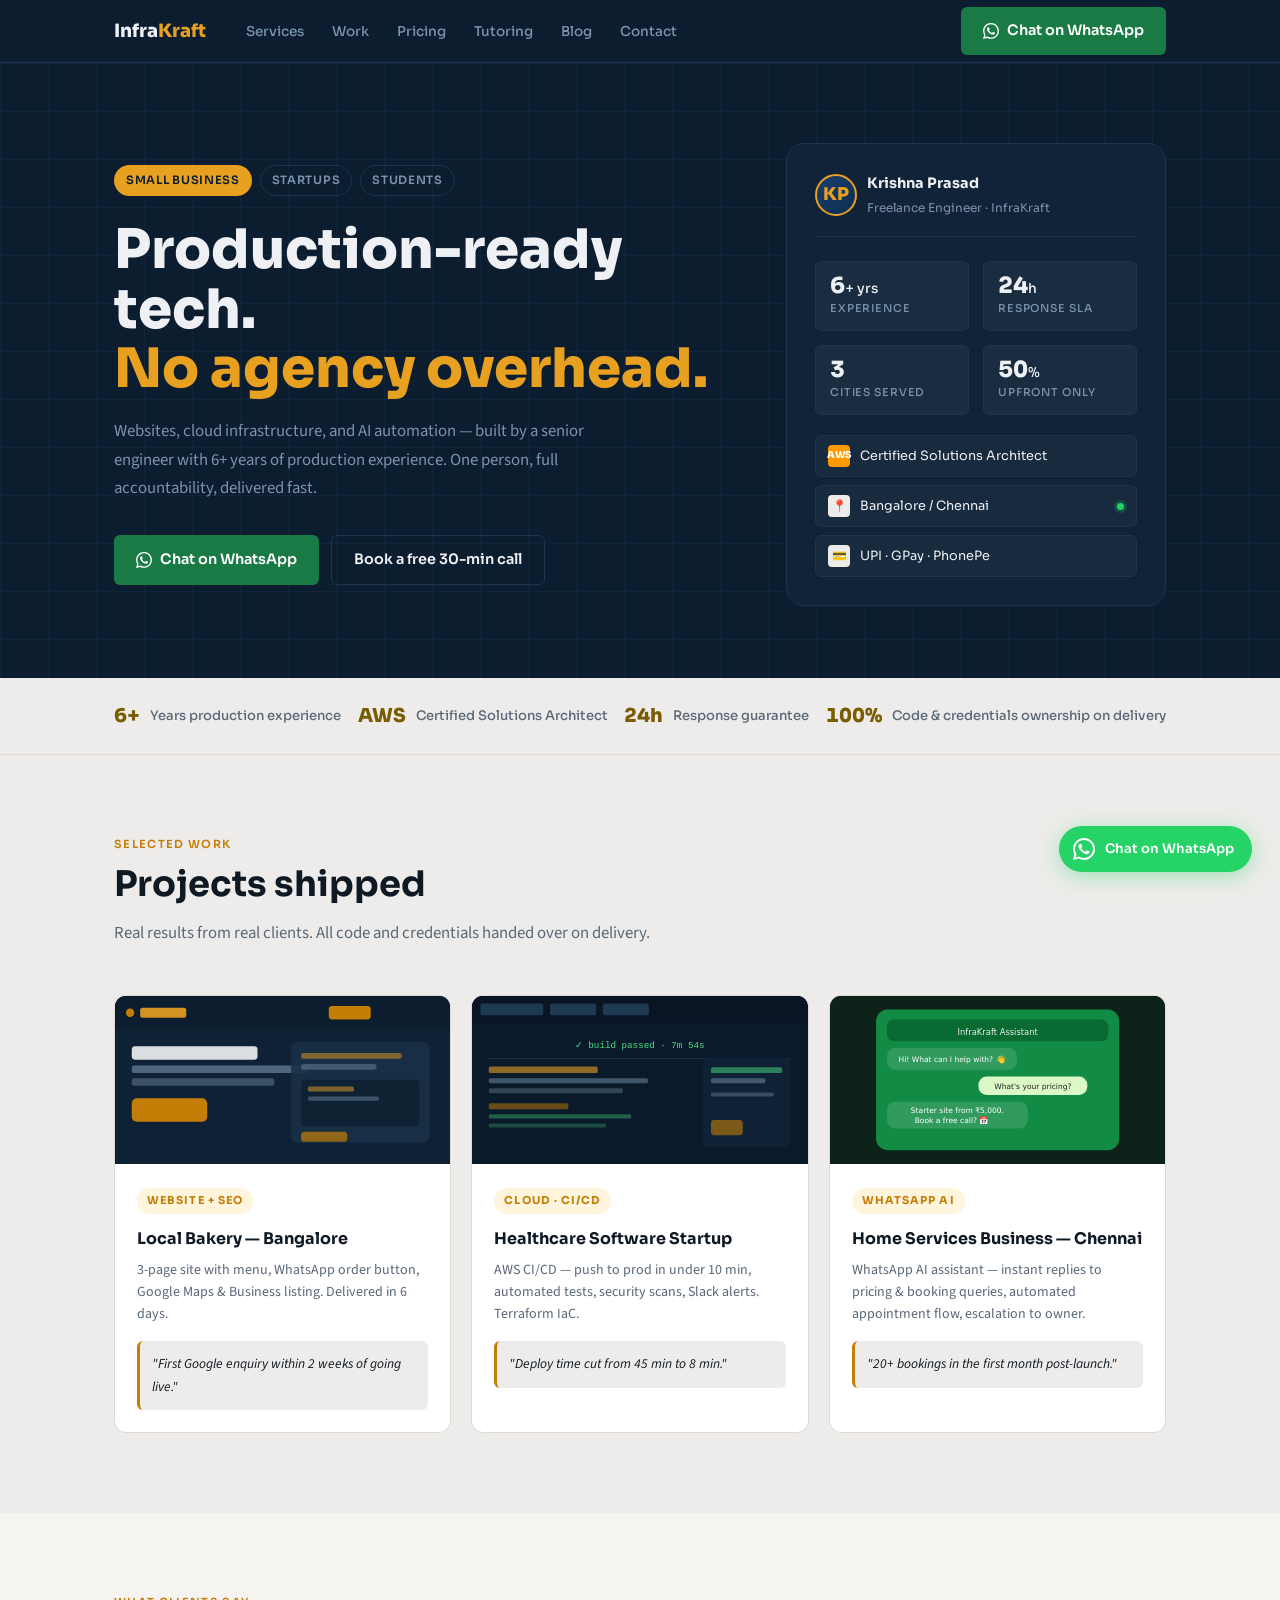
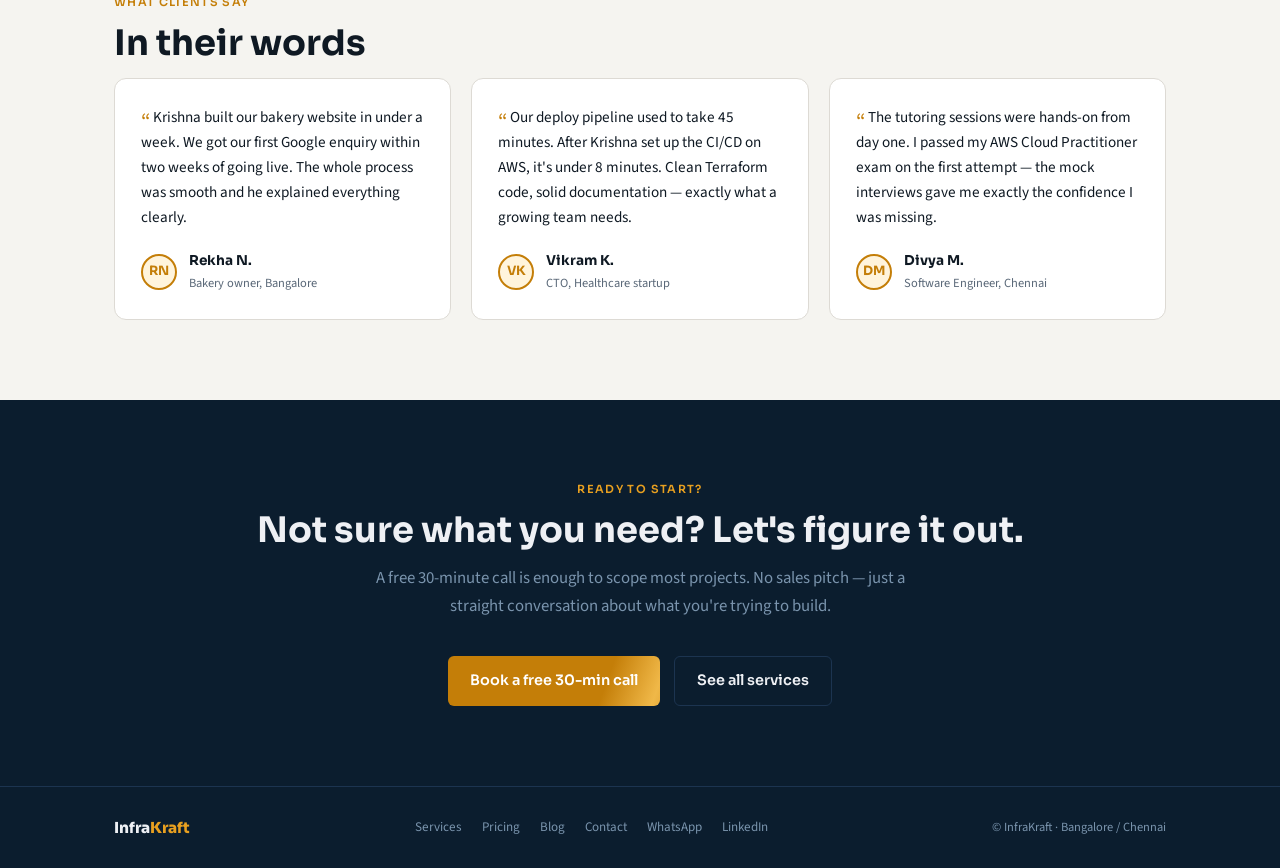
==== commit c95da0e1: "Add portfolio mock screenshots, update testimonial names, add og-image PNG - SVG mock previews for 3" ====
--- a/index.html
+++ b/index.html
@@ -42,7 +42,7 @@
   "name": "InfraKraft",
   "description": "Freelance web, cloud, DevOps, and AI automation services for Indian businesses and startups.",
   "url": "https://theinfrakraft.vercel.app/",
-  "telephone": "+919989128449",
+  "telephone": "+918148656971",
   "email": "contact.theinfrakraft@gmail.com",
   "address": {
     "@type": "PostalAddress",
@@ -87,7 +87,7 @@
         Websites, cloud infrastructure, and AI automation — built by a senior engineer with 6+ years of production experience. One person, full accountability, delivered fast.
       </p>
       <div class="hero-actions">
-        <a href="https://wa.me/919989128449" class="btn btn-whatsapp" target="_blank" rel="noopener">
+        <a href="https://wa.me/918148656971" class="btn btn-whatsapp" target="_blank" rel="noopener">
           <svg width="16" height="16" viewBox="0 0 24 24" fill="currentColor"><path d="M17.472 14.382c-.297-.149-1.758-.867-2.03-.967-.273-.099-.471-.148-.67.15-.197.297-.767.966-.94 1.164-.173.199-.347.223-.644.075-.297-.15-1.255-.463-2.39-1.475-.883-.788-1.48-1.761-1.653-2.059-.173-.297-.018-.458.13-.606.134-.133.298-.347.446-.52.149-.174.198-.298.298-.497.099-.198.05-.371-.025-.52-.075-.149-.669-1.612-.916-2.207-.242-.579-.487-.5-.669-.51-.173-.008-.371-.01-.57-.01-.198 0-.52.074-.792.372-.272.297-1.04 1.016-1.04 2.479 0 1.462 1.065 2.875 1.213 3.074.149.198 2.096 3.2 5.077 4.487.709.306 1.262.489 1.694.625.712.227 1.36.195 1.871.118.571-.085 1.758-.719 2.006-1.413.248-.694.248-1.289.173-1.413-.074-.124-.272-.198-.57-.347m-5.421 7.403h-.004a9.87 9.87 0 01-5.031-1.378l-.361-.214-3.741.982.998-3.648-.235-.374a9.86 9.86 0 01-1.51-5.26c.001-5.45 4.436-9.884 9.888-9.884 2.64 0 5.122 1.03 6.988 2.898a9.825 9.825 0 012.893 6.994c-.003 5.45-4.437 9.884-9.885 9.884m8.413-18.297A11.815 11.815 0 0012.05 0C5.495 0 .16 5.335.157 11.892c0 2.096.547 4.142 1.588 5.945L.057 24l6.305-1.654a11.882 11.882 0 005.683 1.448h.005c6.554 0 11.89-5.335 11.893-11.893a11.821 11.821 0 00-3.48-8.413z"/></svg>
           Chat on WhatsApp
         </a>
@@ -171,26 +171,29 @@
 
     <div class="portfolio-grid reveal-stagger">
       <div class="portfolio-card">
+        <div class="portfolio-mock"><svg viewBox="0 0 400 200" xmlns="http://www.w3.org/2000/svg" style="width:100%;display:block;border-radius:8px 8px 0 0"><rect width="400" height="200" fill="#0f2235"/><rect width="400" height="40" fill="#0B1D2E"/><circle cx="18" cy="20" r="5" fill="#C47E08"/><rect x="30" y="14" width="55" height="12" rx="3" fill="#E8A020" opacity=".9"/><rect x="255" y="12" width="50" height="16" rx="4" fill="#C47E08"/><rect x="20" y="60" width="150" height="16" rx="4" fill="#fff" opacity=".85"/><rect x="20" y="83" width="210" height="9" rx="3" fill="#8eacc8" opacity=".5"/><rect x="20" y="98" width="170" height="9" rx="3" fill="#8eacc8" opacity=".35"/><rect x="20" y="122" width="90" height="28" rx="6" fill="#C47E08"/><rect x="210" y="55" width="165" height="120" rx="8" fill="#1a3048" opacity=".9"/><rect x="222" y="68" width="120" height="7" rx="3" fill="#E8A020" opacity=".5"/><rect x="222" y="81" width="90" height="7" rx="3" fill="#8eacc8" opacity=".35"/><rect x="222" y="100" width="141" height="55" rx="4" fill="#0B1D2E" opacity=".7"/><rect x="230" y="108" width="55" height="6" rx="2" fill="#E8A020" opacity=".5"/><rect x="230" y="120" width="85" height="5" rx="2" fill="#8eacc8" opacity=".35"/><rect x="222" y="162" width="55" height="12" rx="4" fill="#C47E08" opacity=".7"/></svg></div>
         <div class="portfolio-body">
           <span class="portfolio-tag">Website + SEO</span>
           <div class="portfolio-title">Local Bakery — Bangalore</div>
-          <div class="portfolio-desc">3-page website with menu, contact form, Google Maps, WhatsApp order button, Google Business listing, and basic SEO. Delivered in 6 days.</div>
+          <div class="portfolio-desc">3-page site with menu, WhatsApp order button, Google Maps & Business listing. Delivered in 6 days.</div>
           <div class="portfolio-result">"First Google enquiry within 2 weeks of going live."</div>
         </div>
       </div>
       <div class="portfolio-card">
+        <div class="portfolio-mock"><svg viewBox="0 0 400 200" xmlns="http://www.w3.org/2000/svg" style="width:100%;display:block;border-radius:8px 8px 0 0"><rect width="400" height="200" fill="#0a1a2a"/><rect width="400" height="32" fill="#091525"/><rect x="10" y="9" width="75" height="14" rx="3" fill="#1e3a52"/><rect x="93" y="9" width="55" height="14" rx="3" fill="#1e3a52"/><rect x="156" y="9" width="55" height="14" rx="3" fill="#1e3a52"/><text x="200" y="62" text-anchor="middle" font-family="monospace" font-size="11" fill="#4ade80">✓ build passed · 7m 54s</text><rect x="20" y="74" width="360" height="1" fill="#1e3a52"/><rect x="20" y="84" width="130" height="8" rx="2" fill="#E8A020" opacity=".6"/><rect x="20" y="98" width="190" height="6" rx="2" fill="#8eacc8" opacity=".4"/><rect x="20" y="110" width="160" height="6" rx="2" fill="#8eacc8" opacity=".3"/><rect x="20" y="128" width="95" height="7" rx="2" fill="#C47E08" opacity=".5"/><rect x="20" y="141" width="170" height="5" rx="2" fill="#4ade80" opacity=".35"/><rect x="20" y="152" width="140" height="5" rx="2" fill="#4ade80" opacity=".25"/><rect x="275" y="74" width="105" height="106" rx="6" fill="#0f2235"/><rect x="285" y="85" width="85" height="7" rx="2" fill="#4ade80" opacity=".5"/><rect x="285" y="98" width="65" height="6" rx="2" fill="#8eacc8" opacity=".4"/><rect x="285" y="115" width="75" height="5" rx="2" fill="#8eacc8" opacity=".3"/><rect x="285" y="148" width="38" height="18" rx="4" fill="#C47E08" opacity=".6"/></svg></div>
         <div class="portfolio-body">
           <span class="portfolio-tag">Cloud · CI/CD</span>
           <div class="portfolio-title">Healthcare Software Startup</div>
-          <div class="portfolio-desc">Full CI/CD on AWS — code push to production in under 10 minutes, automated tests, security scans, and Slack notifications. Terraform IaC included.</div>
+          <div class="portfolio-desc">AWS CI/CD — push to prod in under 10 min, automated tests, security scans, Slack alerts. Terraform IaC.</div>
           <div class="portfolio-result">"Deploy time cut from 45 min to 8 min."</div>
         </div>
       </div>
       <div class="portfolio-card">
+        <div class="portfolio-mock"><svg viewBox="0 0 400 200" xmlns="http://www.w3.org/2000/svg" style="width:100%;display:block;border-radius:8px 8px 0 0"><rect width="400" height="200" fill="#0d2218"/><rect x="55" y="16" width="290" height="168" rx="14" fill="#128c45"/><rect x="68" y="28" width="264" height="26" rx="8" fill="#0a6b32"/><text x="200" y="46" text-anchor="middle" font-family="system-ui" font-size="10" fill="#fff" opacity=".9">InfraKraft Assistant</text><rect x="68" y="62" width="155" height="26" rx="10" fill="#fff" opacity=".13"/><text x="145" y="79" text-anchor="middle" font-family="system-ui" font-size="9" fill="#fff">Hi! What can I help with? 👋</text><rect x="177" y="96" width="130" height="22" rx="10" fill="#dcf8c6"/><text x="242" y="111" text-anchor="middle" font-family="system-ui" font-size="9" fill="#222">What's your pricing?</text><rect x="68" y="126" width="168" height="32" rx="10" fill="#fff" opacity=".13"/><text x="152" y="139" text-anchor="middle" font-family="system-ui" font-size="9" fill="#fff">Starter site from ₹5,000.</text><text x="145" y="151" text-anchor="middle" font-family="system-ui" font-size="9" fill="#fff">Book a free call? 📅</text></svg></div>
         <div class="portfolio-body">
           <span class="portfolio-tag">WhatsApp AI</span>
           <div class="portfolio-title">Home Services Business — Chennai</div>
-          <div class="portfolio-desc">WhatsApp AI assistant for booking inquiries — instant replies to service and pricing questions, automated appointment flow, escalation to owner for complex requests.</div>
+          <div class="portfolio-desc">WhatsApp AI assistant — instant replies to pricing &amp; booking queries, automated appointment flow, escalation to owner.</div>
           <div class="portfolio-result">"20+ bookings in the first month post-launch."</div>
         </div>
       </div>
@@ -206,11 +209,11 @@
 
     <div class="testimonials-grid reveal-stagger">
       <div class="testi-card">
-        <div class="testi-quote">Krishna built our bakery website in under a week. We got our first Google enquiry within two weeks of going live. The whole process was simple and he explained everything clearly.</div>
+        <div class="testi-quote">Krishna built our bakery website in under a week. We got our first Google enquiry within two weeks of going live. The whole process was smooth and he explained everything clearly.</div>
         <div class="testi-author">
-          <div class="testi-avatar">PR</div>
+          <div class="testi-avatar">RN</div>
           <div>
-            <div class="testi-name">Priya R.</div>
+            <div class="testi-name">Rekha N.</div>
             <div class="testi-role">Bakery owner, Bangalore</div>
           </div>
         </div>
@@ -218,19 +221,19 @@
       <div class="testi-card">
         <div class="testi-quote">Our deploy pipeline used to take 45 minutes. After Krishna set up the CI/CD on AWS, it's under 8 minutes. Clean Terraform code, solid documentation — exactly what a growing team needs.</div>
         <div class="testi-author">
-          <div class="testi-avatar">AM</div>
+          <div class="testi-avatar">VK</div>
           <div>
-            <div class="testi-name">Arjun M.</div>
+            <div class="testi-name">Vikram K.</div>
             <div class="testi-role">CTO, Healthcare startup</div>
           </div>
         </div>
       </div>
       <div class="testi-card">
-        <div class="testi-quote">The tutoring sessions were hands-on from day one. I passed my AWS Cloud Practitioner exam on the first attempt — and the mock interviews gave me the confidence I was missing.</div>
+        <div class="testi-quote">The tutoring sessions were hands-on from day one. I passed my AWS Cloud Practitioner exam on the first attempt — the mock interviews gave me exactly the confidence I was missing.</div>
         <div class="testi-author">
-          <div class="testi-avatar">SK</div>
+          <div class="testi-avatar">DM</div>
           <div>
-            <div class="testi-name">Santhosh K.</div>
+            <div class="testi-name">Divya M.</div>
             <div class="testi-role">Software Engineer, Chennai</div>
           </div>
         </div>
--- a/style.css
+++ b/style.css
@@ -1064,8 +1064,16 @@
   .tutoring-layout { grid-template-columns: 1fr; }
   .contact-inner { grid-template-columns: 1fr; gap: 40px; }
   .nav-links { display: none; }
+  .nav-links.open { display: flex; flex-direction: column; position: absolute; top: 62px; left: 0; right: 0; background: var(--bg-hero); border-bottom: 1px solid var(--border-hero); padding: 12px 0 16px; gap: 0; z-index: 99; }
+  .nav-links.open li a { display: block; padding: 11px 24px; font-size: 0.95rem; }
+  .nav-hamburger { display: flex; flex-direction: column; justify-content: center; gap: 5px; width: 36px; height: 36px; cursor: pointer; background: none; border: none; padding: 4px; margin-left: auto; }
+  .nav-hamburger span { display: block; height: 2px; background: var(--text-hero); border-radius: 2px; transition: transform 0.2s, opacity 0.2s; }
+  .nav-hamburger.open span:nth-child(1) { transform: translateY(7px) rotate(45deg); }
+  .nav-hamburger.open span:nth-child(2) { opacity: 0; }
+  .nav-hamburger.open span:nth-child(3) { transform: translateY(-7px) rotate(-45deg); }
   .form-row { grid-template-columns: 1fr; }
 }
+.nav-hamburger { display: none; }
 
 @media (max-width: 540px) {
   .ai-grid { grid-template-columns: 1fr; }
@@ -1171,6 +1179,12 @@
 /* Active nav link */
 .nav-links a.nav-active { color: var(--text-hero); }
 
+/* Portfolio mock preview */
+.portfolio-mock { line-height: 0; border-radius: 8px 8px 0 0; overflow: hidden; background: #0a1622; }
+
+/* Scroll offset for sticky nav on anchor deep-links */
+section[id], div[id].cloud-item { scroll-margin-top: 80px; }
+
 /* Cloud pricing 4-col on pricing page */
 .cloud-pricing { grid-template-columns: repeat(4, 1fr); }
 @media (max-width: 900px) { .cloud-pricing { grid-template-columns: 1fr 1fr; } }
